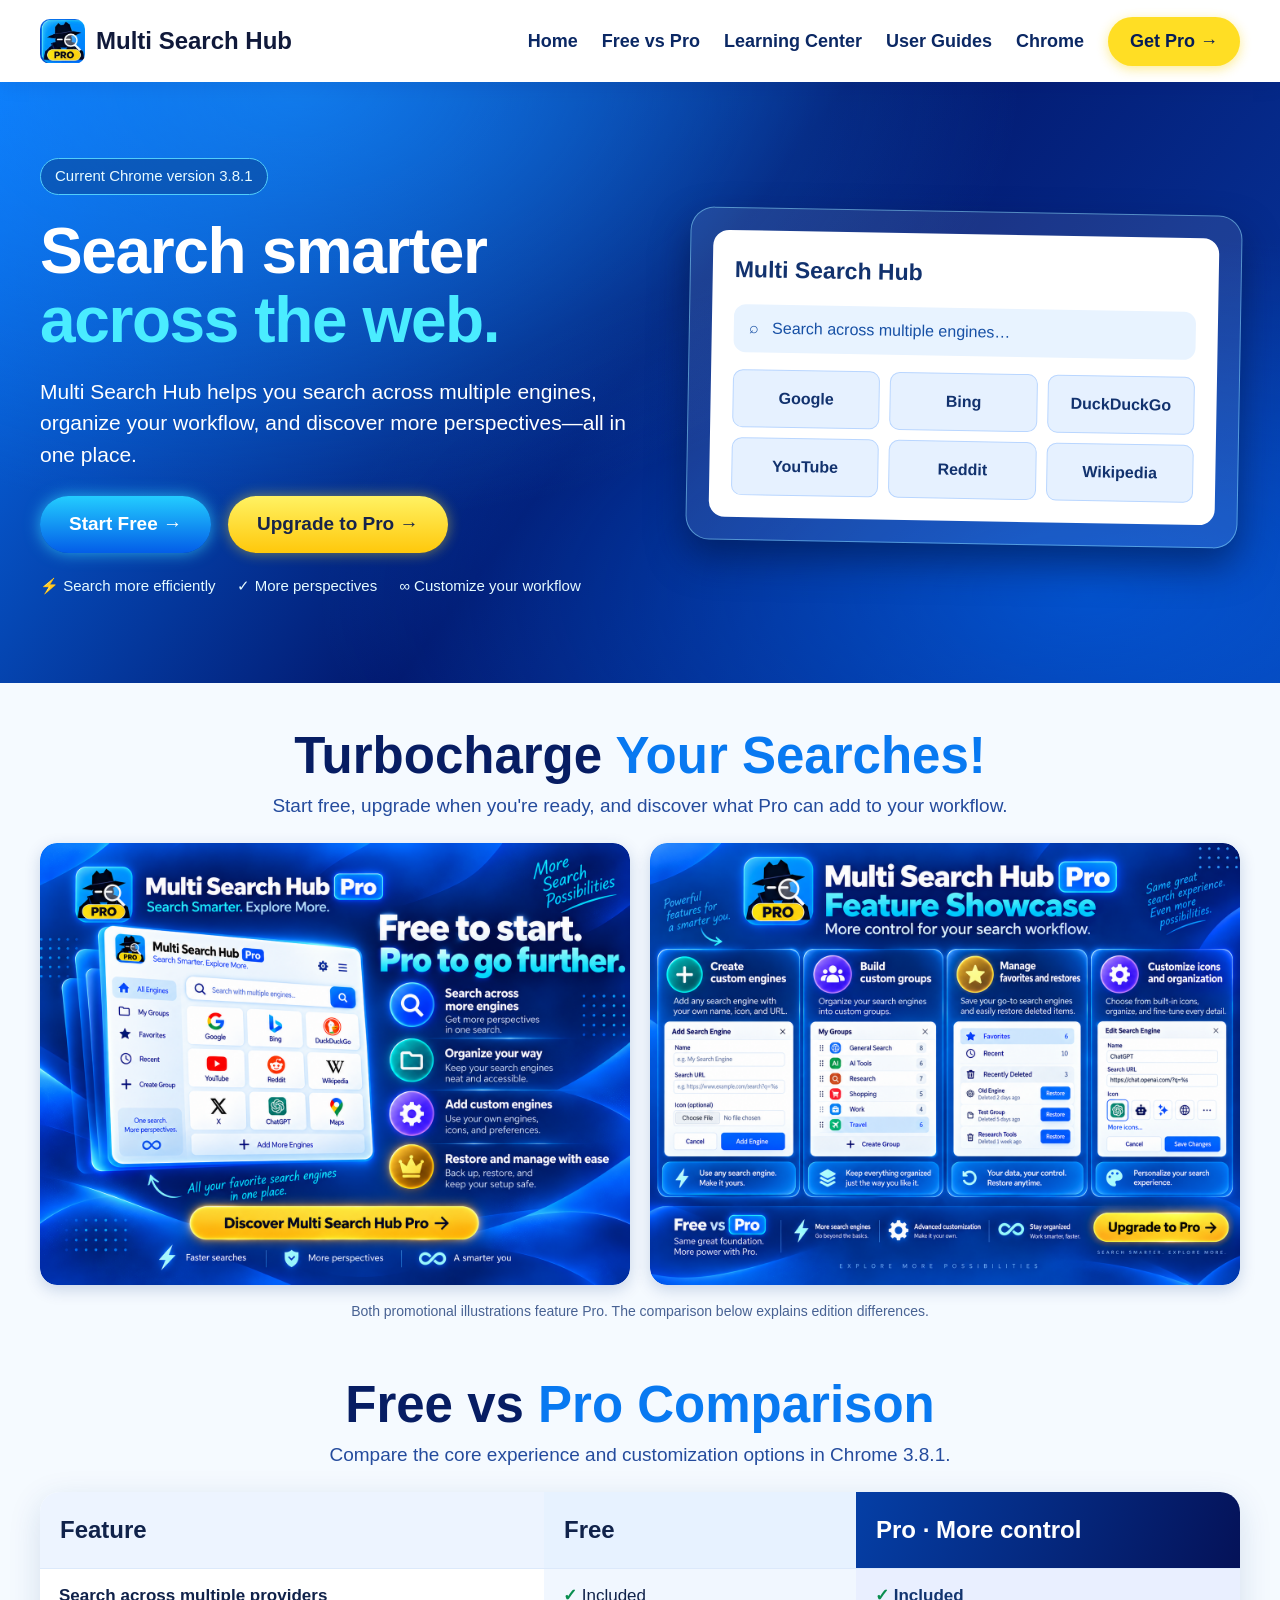
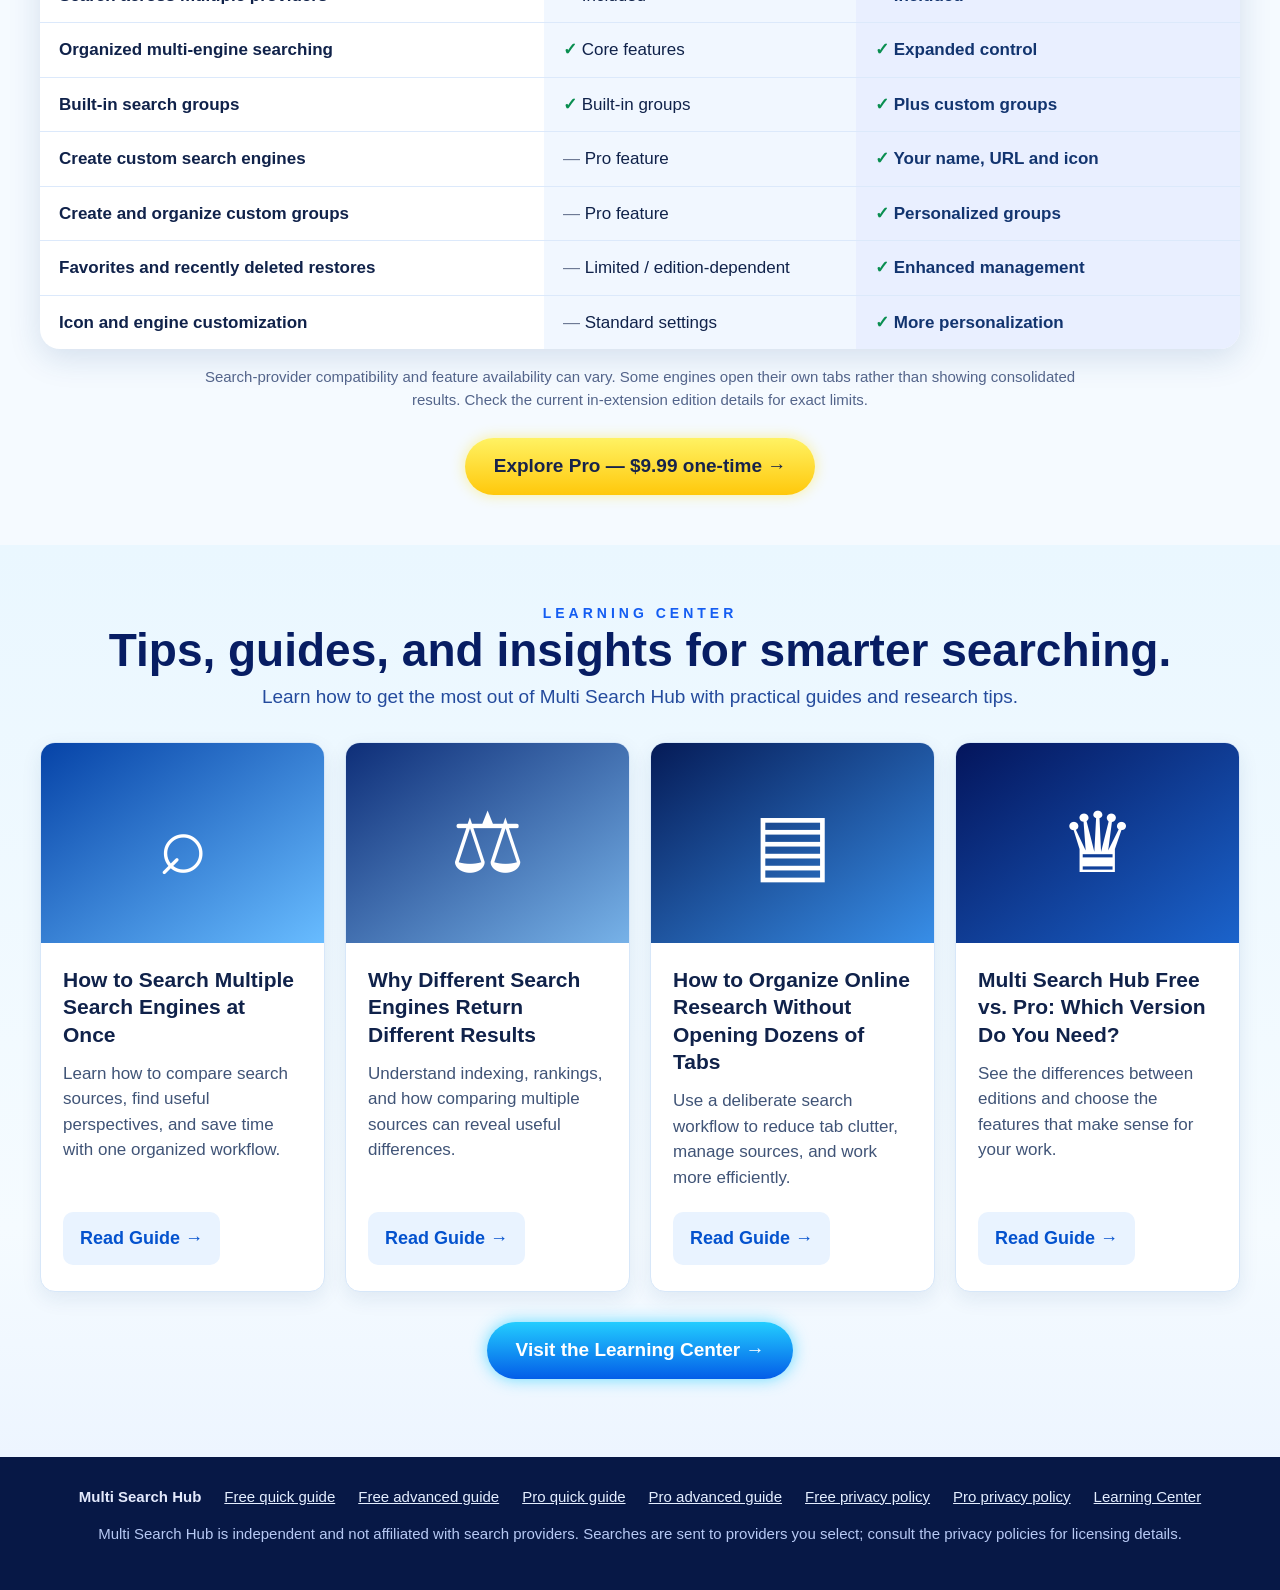
==== index.html @ a597e0f4 "Add files via upload" ====
<!doctype html>
<html lang="en"><head><meta charset="utf-8"><meta name="viewport" content="width=device-width,initial-scale=1">
<meta name="description" content="Multi Search Hub helps you search and compare multiple search providers with organized results. Start free and explore Pro customization.">
<title>Multi Search Hub — Search Smarter. Explore More.</title>
<style>
:root{--navy:#071b59;--blue:#0866eb;--cyan:#24dfff;--ink:#10224a;--muted:#4c628b;--line:#d7e6fa;--gold:#ffde24;--bg:#f5faff}
*{box-sizing:border-box}html{scroll-behavior:smooth}body{margin:0;font-family:"Segoe UI",Arial,sans-serif;color:var(--ink);background:var(--bg);line-height:1.5}a{color:#095ac7}a:focus-visible,button:focus-visible{outline:3px solid #f39c12;outline-offset:3px}.wrap{width:min(1200px,calc(100% - 40px));margin:0 auto}
.site-header{background:#fff;position:relative;z-index:3;box-shadow:0 3px 18px #071a501a}.nav{display:flex;align-items:center;justify-content:space-between;gap:24px;min-height:82px}.brand{text-decoration:none;color:#10193a;font-size:24px;font-weight:800;white-space:nowrap}.brand-mark{color:#007bec}.brand{display:inline-flex;align-items:center;gap:11px}.brand-icon{width:45px;height:45px;object-fit:contain;border-radius:10px;flex:none}.nav-links{display:flex;flex-wrap:wrap;align-items:center;justify-content:flex-end;gap:14px 24px}.nav-links a{font-size:18px;font-weight:650;text-decoration:none;color:#0b2864;white-space:nowrap}.nav-links a:hover{text-decoration:underline}.nav-links .get-pro{color:#061c56;background:var(--gold);padding:11px 22px;border-radius:100px;box-shadow:0 3px 12px #fbd61577}
.hero{background:radial-gradient(ellipse at 23% 0%,#168effaa,transparent 52%),radial-gradient(ellipse at 85% 85%,#006fff88,transparent 50%),linear-gradient(127deg,#0876fa 0%,#02176c 49%,#083aa4 100%);color:#fff;padding:76px 0 86px;overflow:hidden}.hero-layout{display:grid;grid-template-columns:1.05fr .95fr;align-items:center;gap:38px}.version{display:inline-block;border:1px solid #51cefa;border-radius:20px;padding:6px 14px;background:#0a4ca4aa;color:#e6faff;font-size:15px}.hero h1{font-size:clamp(44px,5vw,69px);line-height:1.08;margin:22px 0 14px;letter-spacing:-1.4px}.hero h1 span{color:#4aecff}.hero p{font-size:21px;max-width:620px}.actions{display:flex;gap:17px;flex-wrap:wrap;margin-top:26px}.btn{display:inline-block;border-radius:35px;background:#d7f5ff;color:#08357a;text-decoration:none;padding:14px 29px;font-size:19px;font-weight:750;text-align:center}.btn.primary{background:linear-gradient(180deg,#23cdff,#035de8);color:#fff;box-shadow:0 0 16px #34d2ffbb}.btn.gold{background:linear-gradient(#fff263,#ffc80b);color:#17234a;box-shadow:0 0 14px #ffe52a77}.hero-panel{background:#ffffff18;border:1px solid #93e6ff7c;box-shadow:0 18px 36px #00123f88;border-radius:24px;padding:22px;transform:rotate(1deg)}.hero-panel .mini-window{background:#fff;color:#12326e;border-radius:16px;padding:22px}.mini-window strong{font-size:23px}.search-line{border-radius:12px;padding:12px 15px;background:#e8f3ff;color:#1750a5;margin:17px 0}.engines{display:grid;grid-template-columns:repeat(3,1fr);gap:10px}.engines div{padding:16px 5px;text-align:center;background:#e6f1ff;border:1px solid #b9d6ff;border-radius:10px;font-weight:650}.hero-notes{margin-top:22px;color:#e4faff;display:flex;gap:22px;flex-wrap:wrap;font-size:15px}
section{scroll-margin-top:20px}.section-heading{text-align:center;padding:44px 0 22px}.section-heading h2{font-size:clamp(34px,4.2vw,51px);line-height:1.14;margin:0 0 7px;color:#071d63}.section-heading h2 span{color:#0879f1}.section-heading p{font-size:19px;margin:0;color:#244b9d}.promo-grid{display:grid;grid-template-columns:1fr 1fr;gap:20px;align-items:start}.promo-grid a{display:block;border-radius:17px;overflow:hidden;box-shadow:0 5px 16px #00337c2f;background:transparent;color:#fff;text-decoration:none}.promo-grid img{width:100%;height:auto;display:block;border-radius:17px}@media(max-width:760px){.promo-grid{grid-template-columns:1fr}.promo-grid a{height:auto}}.image-note{font-size:14px;color:#486293;text-align:center;margin:16px 0 0}
.comparison{padding:10px 0 50px}.compare-table{width:100%;border-collapse:separate;border-spacing:0;overflow:hidden;border-radius:20px;box-shadow:0 9px 32px #17488125;background:white;table-layout:fixed}.compare-table th,.compare-table td{text-align:left;padding:14px 19px;border-bottom:1px solid #dce9fb;font-size:17px;vertical-align:middle}.compare-table th{font-size:24px;padding:20px}.compare-table th:first-child{width:42%;background:#edf4ff}.compare-table th:nth-child(2){width:26%;background:#e7f2ff}.compare-table th:nth-child(3){width:32%;background:linear-gradient(110deg,#053fa6,#051258);color:#fff}.compare-table td:first-child{font-weight:650}.compare-table td:nth-child(2){background:#f1f7ff}.compare-table td:nth-child(3){background:#e9efff;color:#12346f;font-weight:650}.compare-table tr:last-child td{border-bottom:0}.check{color:#098e50;font-weight:900}.limited{color:#6a7793}.comparison-foot{text-align:center;font-size:15px;color:#53648a;margin:17px auto;max-width:900px}.comparison-cta{text-align:center;margin:27px 0 0}
.learning{background:linear-gradient(180deg,#eaf7ff 0%,#f5fbff 75%,#edf5ff 100%);padding:34px 0 78px}.learning .section-heading{padding:24px 0 30px}.eyebrow{font-weight:800;text-transform:uppercase;letter-spacing:4px;color:#145df2;font-size:14px}.learning .section-heading h2{font-size:clamp(33px,3.8vw,46px)}.learning-grid{display:grid;grid-template-columns:repeat(4,minmax(0,1fr));gap:20px}.guide-card{display:flex;flex-direction:column;min-height:540px;background:#fff;border:1px solid #d7e7f9;border-radius:15px;overflow:hidden;box-shadow:0 7px 20px #123f7917}.guide-art{height:200px;display:flex;align-items:center;justify-content:center;font-size:84px;background:linear-gradient(145deg,#0643a7,#68bcff);color:#fff}.guide-art.two{background:linear-gradient(145deg,#0e2e78,#77b2e8)}.guide-art.three{background:linear-gradient(145deg,#051b57,#388ee7)}.guide-art.four{background:linear-gradient(145deg,#04155c,#1b63cb)}.guide-info{padding:23px 22px 26px;display:flex;flex-direction:column;flex:1}.guide-card h3{font-size:21px;line-height:1.3;margin:0 0 13px}.guide-card p{font-size:17px;color:#405477;margin:0 0 22px}.guide-card .read{margin-top:auto;align-self:flex-start;background:#e9f3ff;color:#0452ce;text-decoration:none;padding:13px 17px;border-radius:10px;font-weight:750;font-size:18px}.learning-bottom{text-align:center;margin:30px 0 0}
.site-footer{background:#071846;color:#e4eafd;padding:29px 0;font-size:15px}.footer-links{display:flex;flex-wrap:wrap;gap:12px 23px;align-items:center;justify-content:center}.site-footer a{color:#e4eeff}.site-footer p{text-align:center;color:#b7c9f4}
@media(max-width:1050px){.nav{align-items:flex-start;flex-direction:column;padding:16px 0}.nav-links{justify-content:flex-start}.learning-grid{grid-template-columns:repeat(2,minmax(0,1fr))}.guide-card{min-height:490px}}@media(max-width:690px){.wrap{width:min(100% - 28px,1200px)}.nav-links a{font-size:16px}.hero{padding:45px 0}.hero-layout,.promo-grid{grid-template-columns:1fr}.hero h1{font-size:43px}.hero p{font-size:18px}.section-heading{padding:32px 0 18px}.promo-grid img{max-height:none}.compare-table th,.compare-table td{font-size:14px;padding:11px 9px}.compare-table th{font-size:18px}.compare-table th:first-child{width:39%}.compare-table th:nth-child(2){width:27%}.compare-table th:nth-child(3){width:34%}.learning-grid{grid-template-columns:1fr}.guide-card{min-height:460px}.guide-art{height:180px}}
</style></head><body>
<header class="site-header"><div class="wrap nav"><a class="brand" href="/"><img class="brand-icon" src="[data-uri]" alt="Multi Search Hub logo" width="45" height="45"> Multi Search Hub</a><nav class="nav-links" aria-label="Main navigation"><a href="/">Home</a><a href="#compare">Free vs Pro</a><a href="learning-center/">Learning Center</a><a href="#guides">User Guides</a><a href="https://chromewebstore.google.com/detail/multi-search-hub/honbeojnjfjejaelppkendgodkhobhaa" target="_blank" rel="noopener noreferrer">Chrome</a><a class="get-pro" href="https://checkout.dodopayments.com/buy/pdt_0Npjtfoj0u71oz45wHTmn?quantity=1" target="_blank" rel="noopener noreferrer">Get Pro →</a></nav></div></header>
<main>
<section class="hero"><div class="wrap hero-layout"><div><span class="version">Current Chrome version 3.8.1</span><h1>Search smarter<br><span>across the web.</span></h1><p>Multi Search Hub helps you search across multiple engines, organize your workflow, and discover more perspectives—all in one place.</p><div class="actions"><a class="btn primary" href="https://chromewebstore.google.com/detail/multi-search-hub/honbeojnjfjejaelppkendgodkhobhaa" target="_blank" rel="noopener noreferrer">Start Free →</a><a class="btn gold" href="https://checkout.dodopayments.com/buy/pdt_0Npjtfoj0u71oz45wHTmn?quantity=1" target="_blank" rel="noopener noreferrer">Upgrade to Pro →</a></div><div class="hero-notes"><span>⚡ Search more efficiently</span><span>✓ More perspectives</span><span>∞ Customize your workflow</span></div></div><div class="hero-panel" aria-label="Stylized product preview"><div class="mini-window"><strong>Multi Search Hub</strong><div class="search-line">⌕ &nbsp; Search across multiple engines…</div><div class="engines"><div>Google</div><div>Bing</div><div>DuckDuckGo</div><div>YouTube</div><div>Reddit</div><div>Wikipedia</div></div></div></div></div></section>
<section aria-labelledby="turbo-title"><div class="wrap"><div class="section-heading"><h2 id="turbo-title">Turbocharge <span>Your Searches!</span></h2><p>Start free, upgrade when you're ready, and discover what Pro can add to your workflow.</p></div><div class="promo-grid"><a href="https://checkout.dodopayments.com/buy/pdt_0Npjtfoj0u71oz45wHTmn?quantity=1" aria-label="Discover Multi Search Hub Pro"><img src="assets/MSH%20Pro%20Banner%20v7.png" alt="Multi Search Hub Pro promo poster: Free to start, Pro to go further"></a><a href="https://checkout.dodopayments.com/buy/pdt_0Npjtfoj0u71oz45wHTmn?quantity=1" aria-label="Explore Multi Search Hub Pro features"><img src="assets/Multi%20Search%20Hub%20Pro%20Features.png" alt="Multi Search Hub Pro feature showcase: custom engines, groups, favorites and restores"></a></div><p class="image-note">Both promotional illustrations feature Pro. The comparison below explains edition differences.</p></div></section>
<section class="comparison" id="compare"><div class="wrap"><div class="section-heading"><h2>Free vs <span>Pro Comparison</span></h2><p>Compare the core experience and customization options in Chrome 3.8.1.</p></div><table class="compare-table"><thead><tr><th scope="col">Feature</th><th scope="col">Free</th><th scope="col">Pro · More control</th></tr></thead><tbody>
<tr><td>Search across multiple providers</td><td><span class="check">✓</span> Included</td><td><span class="check">✓</span> Included</td></tr>
<tr><td>Organized multi-engine searching</td><td><span class="check">✓</span> Core features</td><td><span class="check">✓</span> Expanded control</td></tr>
<tr><td>Built-in search groups</td><td><span class="check">✓</span> Built-in groups</td><td><span class="check">✓</span> Plus custom groups</td></tr>
<tr><td>Create custom search engines</td><td><span class="limited">—</span> Pro feature</td><td><span class="check">✓</span> Your name, URL and icon</td></tr>
<tr><td>Create and organize custom groups</td><td><span class="limited">—</span> Pro feature</td><td><span class="check">✓</span> Personalized groups</td></tr>
<tr><td>Favorites and recently deleted restores</td><td><span class="limited">—</span> Limited / edition-dependent</td><td><span class="check">✓</span> Enhanced management</td></tr>
<tr><td>Icon and engine customization</td><td><span class="limited">—</span> Standard settings</td><td><span class="check">✓</span> More personalization</td></tr>
</tbody></table><p class="comparison-foot">Search-provider compatibility and feature availability can vary. Some engines open their own tabs rather than showing consolidated results. Check the current in-extension edition details for exact limits.</p><div class="comparison-cta"><a class="btn gold" href="https://checkout.dodopayments.com/buy/pdt_0Npjtfoj0u71oz45wHTmn?quantity=1" target="_blank" rel="noopener noreferrer">Explore Pro — $9.99 one-time →</a></div></div></section>
<section class="learning" id="learning-center"><div class="wrap"><div class="section-heading"><div class="eyebrow">Learning Center</div><h2>Tips, guides, and insights for smarter searching.</h2><p>Learn how to get the most out of Multi Search Hub with practical guides and research tips.</p></div><div class="learning-grid">
<article class="guide-card"><div class="guide-art" aria-hidden="true">⌕</div><div class="guide-info"><h3>How to Search Multiple Search Engines at Once</h3><p>Learn how to compare search sources, find useful perspectives, and save time with one organized workflow.</p><a class="read" href="learning-center/search-multiple-engines.html">Read Guide →</a></div></article>
<article class="guide-card"><div class="guide-art two" aria-hidden="true">⚖</div><div class="guide-info"><h3>Why Different Search Engines Return Different Results</h3><p>Understand indexing, rankings, and how comparing multiple sources can reveal useful differences.</p><a class="read" href="learning-center/why-search-results-differ.html">Read Guide →</a></div></article>
<article class="guide-card"><div class="guide-art three" aria-hidden="true">▤</div><div class="guide-info"><h3>How to Organize Online Research Without Opening Dozens of Tabs</h3><p>Use a deliberate search workflow to reduce tab clutter, manage sources, and work more efficiently.</p><a class="read" href="learning-center/organize-research-tabs.html">Read Guide →</a></div></article>
<article class="guide-card"><div class="guide-art four" aria-hidden="true">♛</div><div class="guide-info"><h3>Multi Search Hub Free vs. Pro: Which Version Do You Need?</h3><p>See the differences between editions and choose the features that make sense for your work.</p><a class="read" href="learning-center/free-vs-pro.html">Read Guide →</a></div></article>
</div><div class="learning-bottom"><a class="btn primary" href="learning-center/">Visit the Learning Center →</a></div></div></section>
</main>
<footer class="site-footer" id="guides"><div class="wrap"><div class="footer-links"><strong>Multi Search Hub</strong><a href="guide-free.html">Free quick guide</a><a href="guide-free-advanced.html">Free advanced guide</a><a href="guide-pro.html">Pro quick guide</a><a href="guide-pro-advanced.html">Pro advanced guide</a><a href="privacy-free.html">Free privacy policy</a><a href="privacy-pro.html">Pro privacy policy</a><a href="learning-center/">Learning Center</a></div><p>Multi Search Hub is independent and not affiliated with search providers. Searches are sent to providers you select; consult the privacy policies for licensing details.</p></div></footer>
</body></html>
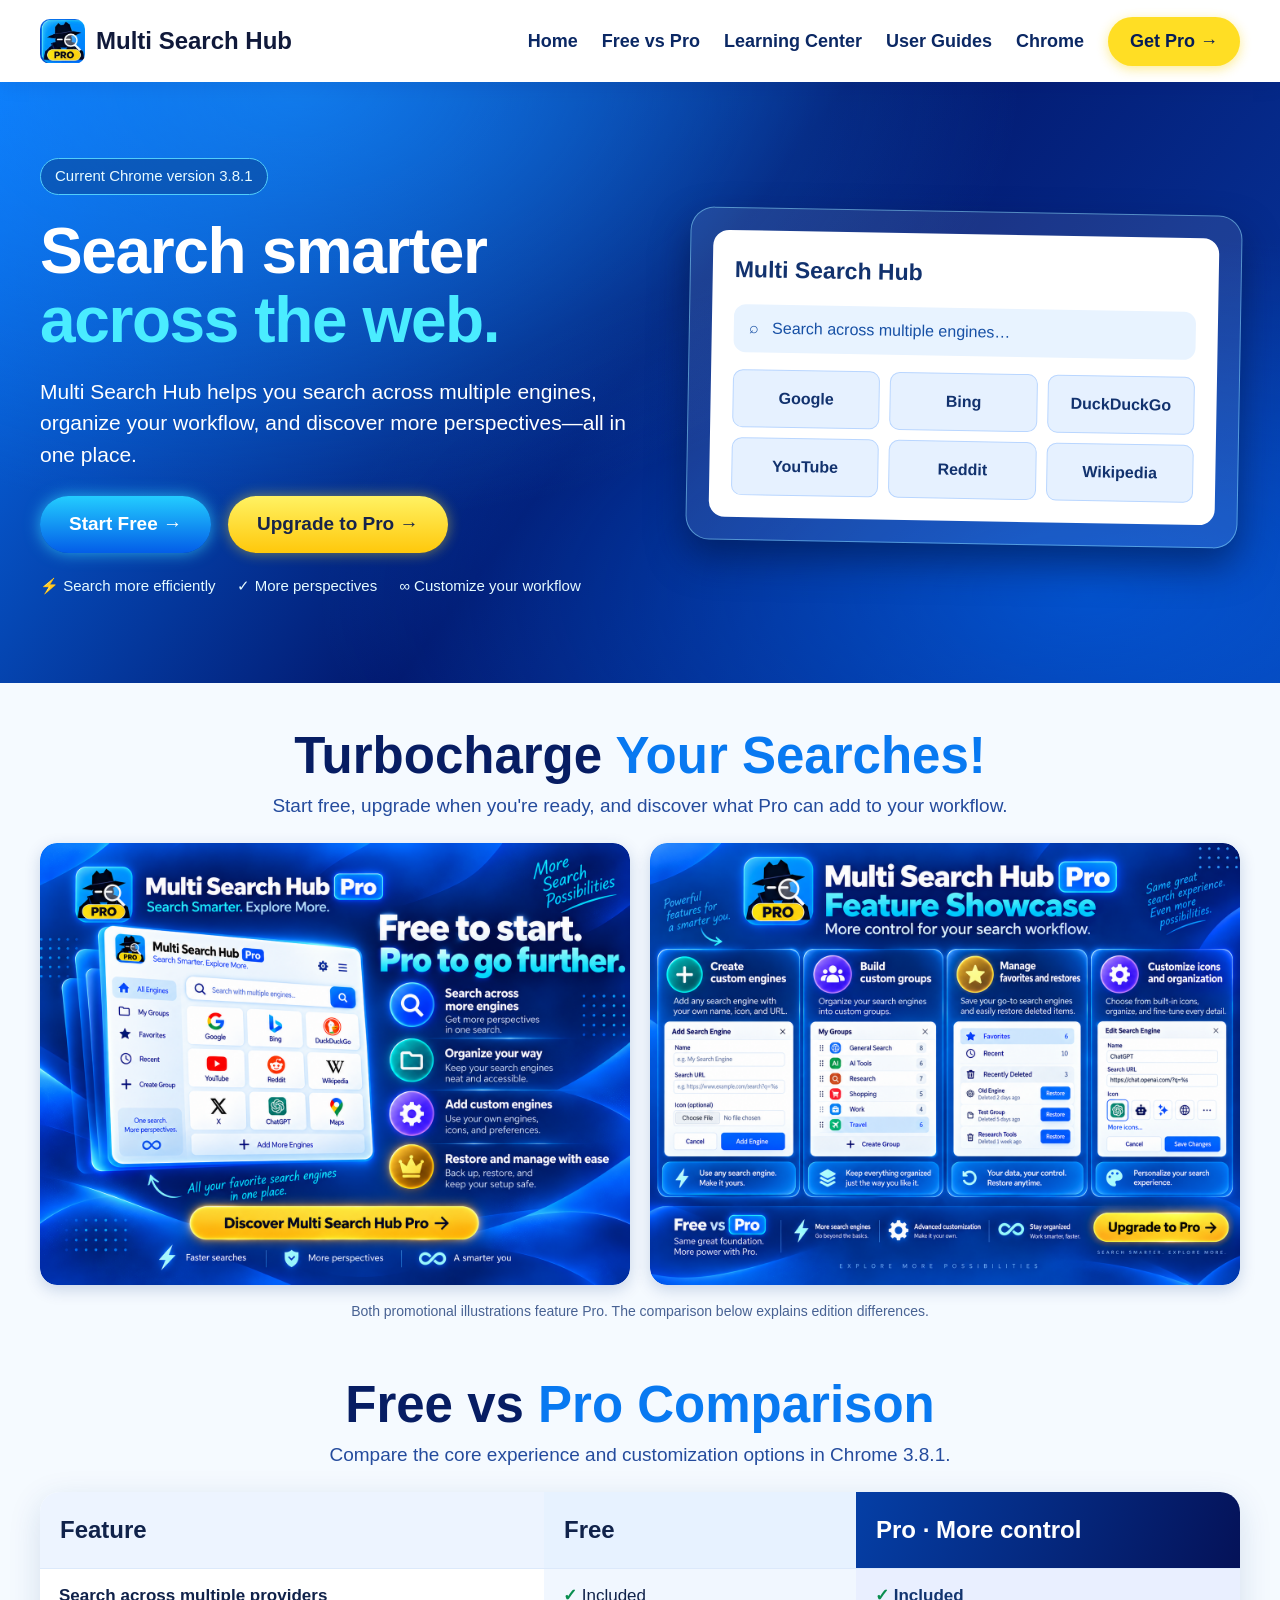
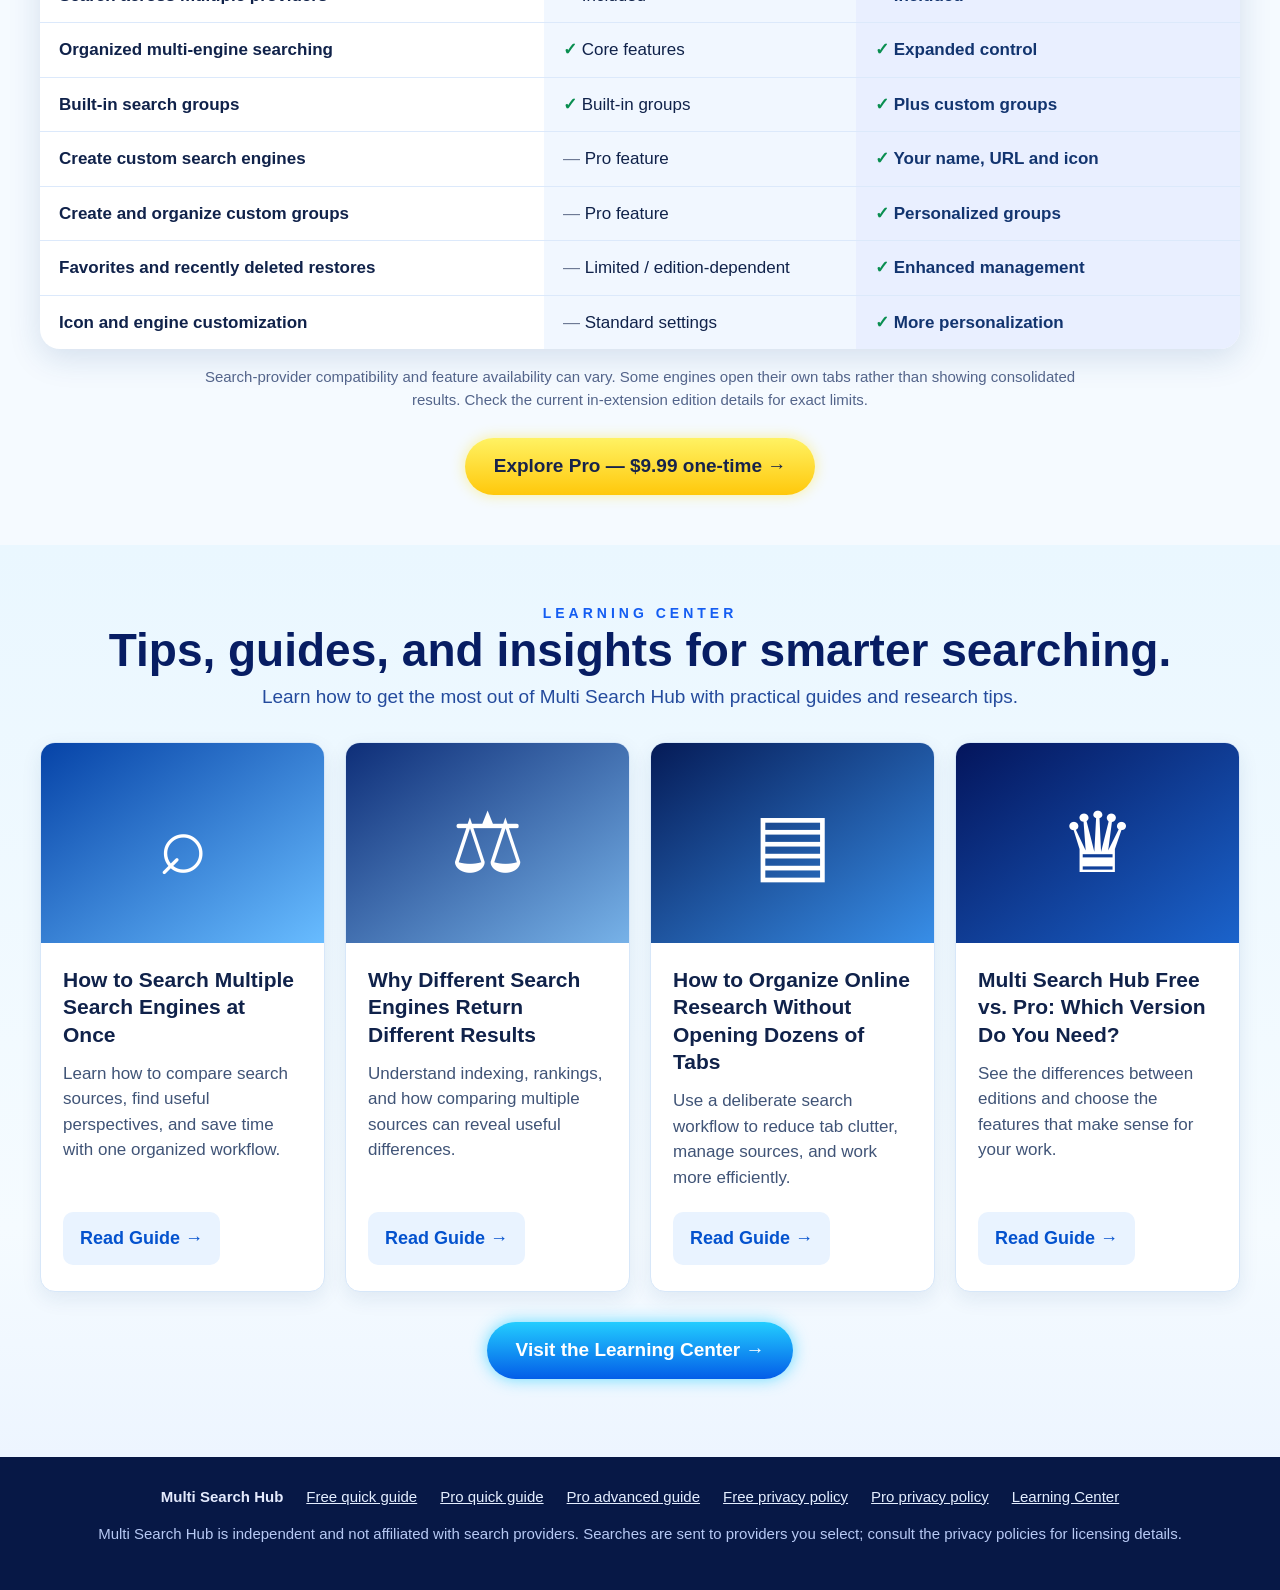
==== commit 33503b4c: "Add files via upload" ====
--- a/index.html
+++ b/index.html
@@ -16,7 +16,7 @@
 <header class="site-header"><div class="wrap nav"><a class="brand" href="/"><img class="brand-icon" src="[data-uri]" alt="Multi Search Hub logo" width="45" height="45"> Multi Search Hub</a><nav class="nav-links" aria-label="Main navigation"><a href="/">Home</a><a href="#compare">Free vs Pro</a><a href="learning-center/">Learning Center</a><a href="#guides">User Guides</a><a href="https://chromewebstore.google.com/detail/multi-search-hub/honbeojnjfjejaelppkendgodkhobhaa" target="_blank" rel="noopener noreferrer">Chrome</a><a class="get-pro" href="https://checkout.dodopayments.com/buy/pdt_0Npjtfoj0u71oz45wHTmn?quantity=1" target="_blank" rel="noopener noreferrer">Get Pro →</a></nav></div></header>
 <main>
 <section class="hero"><div class="wrap hero-layout"><div><span class="version">Current Chrome version 3.8.1</span><h1>Search smarter<br><span>across the web.</span></h1><p>Multi Search Hub helps you search across multiple engines, organize your workflow, and discover more perspectives—all in one place.</p><div class="actions"><a class="btn primary" href="https://chromewebstore.google.com/detail/multi-search-hub/honbeojnjfjejaelppkendgodkhobhaa" target="_blank" rel="noopener noreferrer">Start Free →</a><a class="btn gold" href="https://checkout.dodopayments.com/buy/pdt_0Npjtfoj0u71oz45wHTmn?quantity=1" target="_blank" rel="noopener noreferrer">Upgrade to Pro →</a></div><div class="hero-notes"><span>⚡ Search more efficiently</span><span>✓ More perspectives</span><span>∞ Customize your workflow</span></div></div><div class="hero-panel" aria-label="Stylized product preview"><div class="mini-window"><strong>Multi Search Hub</strong><div class="search-line">⌕ &nbsp; Search across multiple engines…</div><div class="engines"><div>Google</div><div>Bing</div><div>DuckDuckGo</div><div>YouTube</div><div>Reddit</div><div>Wikipedia</div></div></div></div></div></section>
-<section aria-labelledby="turbo-title"><div class="wrap"><div class="section-heading"><h2 id="turbo-title">Turbocharge <span>Your Searches!</span></h2><p>Start free, upgrade when you're ready, and discover what Pro can add to your workflow.</p></div><div class="promo-grid"><a href="https://checkout.dodopayments.com/buy/pdt_0Npjtfoj0u71oz45wHTmn?quantity=1" aria-label="Discover Multi Search Hub Pro"><img src="assets/MSH%20Pro%20Banner%20v7.png" alt="Multi Search Hub Pro promo poster: Free to start, Pro to go further"></a><a href="https://checkout.dodopayments.com/buy/pdt_0Npjtfoj0u71oz45wHTmn?quantity=1" aria-label="Explore Multi Search Hub Pro features"><img src="assets/Multi%20Search%20Hub%20Pro%20Features.png" alt="Multi Search Hub Pro feature showcase: custom engines, groups, favorites and restores"></a></div><p class="image-note">Both promotional illustrations feature Pro. The comparison below explains edition differences.</p></div></section>
+<section aria-labelledby="turbo-title"><div class="wrap"><div class="section-heading"><h2 id="turbo-title">Turbocharge <span>Your Searches!</span></h2><p>Start free, upgrade when you're ready, and discover what Pro can add to your workflow.</p></div><div class="promo-grid"><a href="https://checkout.dodopayments.com/buy/pdt_0Npjtfoj0u71oz45wHTmn?quantity=1" aria-label="Discover Multi Search Hub Pro"><img src="assets/MSH%20Pro%20Artwork%20v8.png?v=8" alt="Multi Search Hub Pro promo poster: Free to start, Pro to go further"></a><a href="https://checkout.dodopayments.com/buy/pdt_0Npjtfoj0u71oz45wHTmn?quantity=1" aria-label="Explore Multi Search Hub Pro features"><img src="assets/Multi%20Search%20Hub%20Pro%20Features.png" alt="Multi Search Hub Pro feature showcase: custom engines, groups, favorites and restores"></a></div><p class="image-note">Both promotional illustrations feature Pro. The comparison below explains edition differences.</p></div></section>
 <section class="comparison" id="compare"><div class="wrap"><div class="section-heading"><h2>Free vs <span>Pro Comparison</span></h2><p>Compare the core experience and customization options in Chrome 3.8.1.</p></div><table class="compare-table"><thead><tr><th scope="col">Feature</th><th scope="col">Free</th><th scope="col">Pro · More control</th></tr></thead><tbody>
 <tr><td>Search across multiple providers</td><td><span class="check">✓</span> Included</td><td><span class="check">✓</span> Included</td></tr>
 <tr><td>Organized multi-engine searching</td><td><span class="check">✓</span> Core features</td><td><span class="check">✓</span> Expanded control</td></tr>
@@ -33,5 +33,5 @@
 <article class="guide-card"><div class="guide-art four" aria-hidden="true">♛</div><div class="guide-info"><h3>Multi Search Hub Free vs. Pro: Which Version Do You Need?</h3><p>See the differences between editions and choose the features that make sense for your work.</p><a class="read" href="learning-center/free-vs-pro.html">Read Guide →</a></div></article>
 </div><div class="learning-bottom"><a class="btn primary" href="learning-center/">Visit the Learning Center →</a></div></div></section>
 </main>
-<footer class="site-footer" id="guides"><div class="wrap"><div class="footer-links"><strong>Multi Search Hub</strong><a href="guide-free.html">Free quick guide</a><a href="guide-free-advanced.html">Free advanced guide</a><a href="guide-pro.html">Pro quick guide</a><a href="guide-pro-advanced.html">Pro advanced guide</a><a href="privacy-free.html">Free privacy policy</a><a href="privacy-pro.html">Pro privacy policy</a><a href="learning-center/">Learning Center</a></div><p>Multi Search Hub is independent and not affiliated with search providers. Searches are sent to providers you select; consult the privacy policies for licensing details.</p></div></footer>
+<footer class="site-footer" id="guides"><div class="wrap"><div class="footer-links"><strong>Multi Search Hub</strong><a href="guide-free.html">Free quick guide</a><a href="guide-pro.html">Pro quick guide</a><a href="guide-pro-advanced.html">Pro advanced guide</a><a href="privacy-free.html">Free privacy policy</a><a href="privacy-pro.html">Pro privacy policy</a><a href="learning-center/">Learning Center</a></div><p>Multi Search Hub is independent and not affiliated with search providers. Searches are sent to providers you select; consult the privacy policies for licensing details.</p></div></footer>
 </body></html>
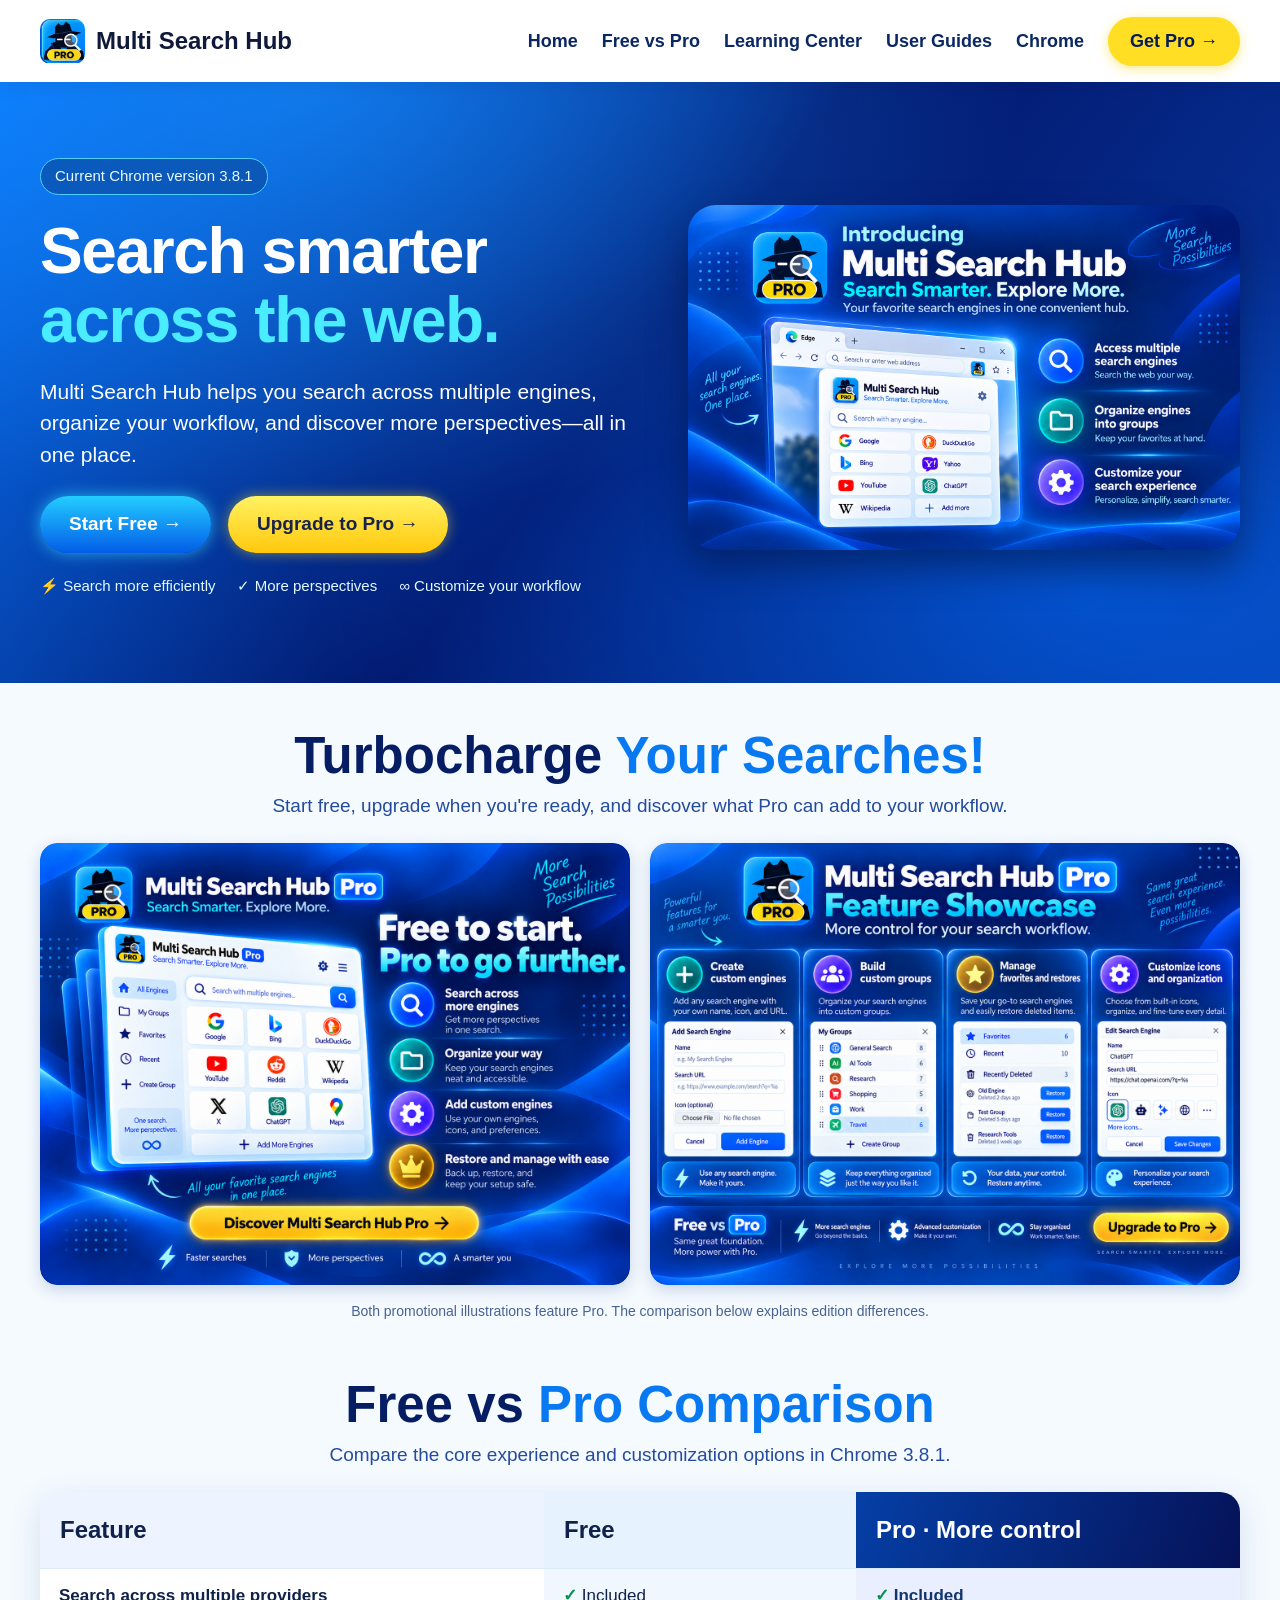
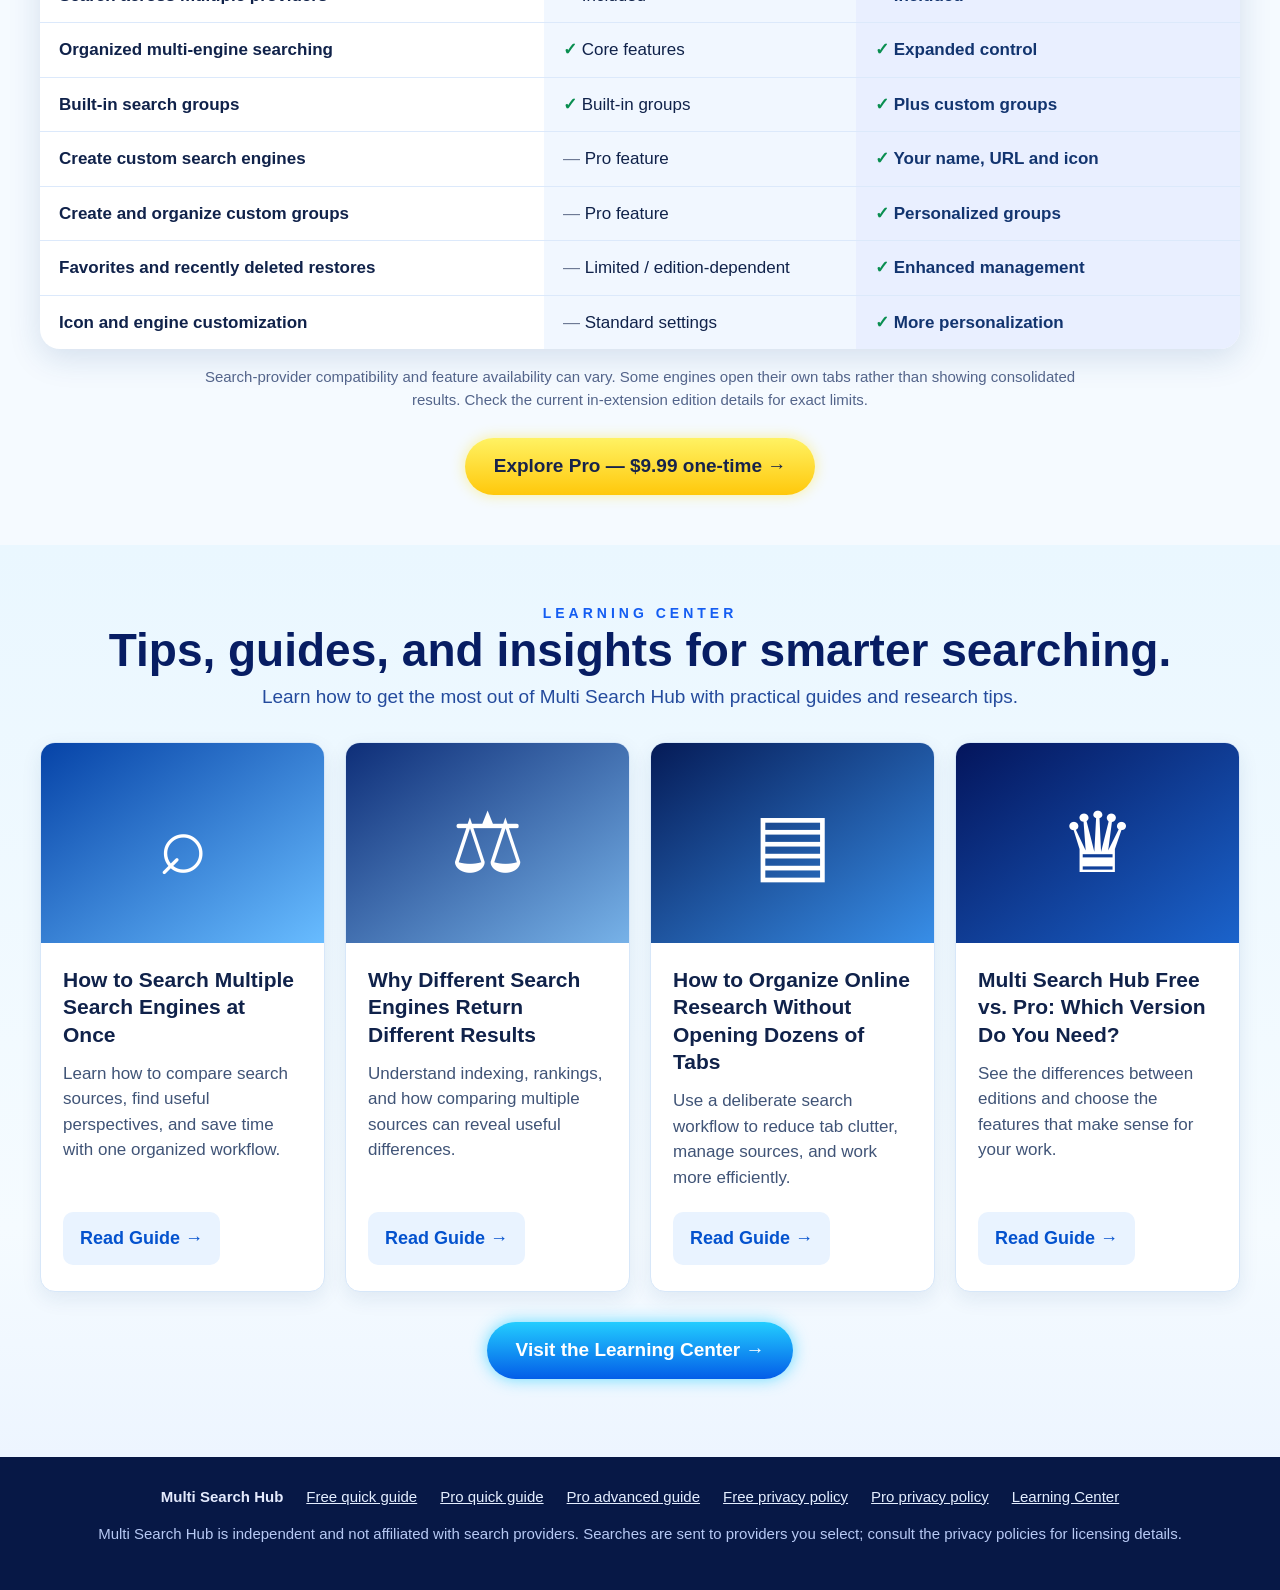
==== commit b5b8480b: "Add files via upload" ====
--- a/index.html
+++ b/index.html
@@ -6,17 +6,17 @@
 :root{--navy:#071b59;--blue:#0866eb;--cyan:#24dfff;--ink:#10224a;--muted:#4c628b;--line:#d7e6fa;--gold:#ffde24;--bg:#f5faff}
 *{box-sizing:border-box}html{scroll-behavior:smooth}body{margin:0;font-family:"Segoe UI",Arial,sans-serif;color:var(--ink);background:var(--bg);line-height:1.5}a{color:#095ac7}a:focus-visible,button:focus-visible{outline:3px solid #f39c12;outline-offset:3px}.wrap{width:min(1200px,calc(100% - 40px));margin:0 auto}
 .site-header{background:#fff;position:relative;z-index:3;box-shadow:0 3px 18px #071a501a}.nav{display:flex;align-items:center;justify-content:space-between;gap:24px;min-height:82px}.brand{text-decoration:none;color:#10193a;font-size:24px;font-weight:800;white-space:nowrap}.brand-mark{color:#007bec}.brand{display:inline-flex;align-items:center;gap:11px}.brand-icon{width:45px;height:45px;object-fit:contain;border-radius:10px;flex:none}.nav-links{display:flex;flex-wrap:wrap;align-items:center;justify-content:flex-end;gap:14px 24px}.nav-links a{font-size:18px;font-weight:650;text-decoration:none;color:#0b2864;white-space:nowrap}.nav-links a:hover{text-decoration:underline}.nav-links .get-pro{color:#061c56;background:var(--gold);padding:11px 22px;border-radius:100px;box-shadow:0 3px 12px #fbd61577}
-.hero{background:radial-gradient(ellipse at 23% 0%,#168effaa,transparent 52%),radial-gradient(ellipse at 85% 85%,#006fff88,transparent 50%),linear-gradient(127deg,#0876fa 0%,#02176c 49%,#083aa4 100%);color:#fff;padding:76px 0 86px;overflow:hidden}.hero-layout{display:grid;grid-template-columns:1.05fr .95fr;align-items:center;gap:38px}.version{display:inline-block;border:1px solid #51cefa;border-radius:20px;padding:6px 14px;background:#0a4ca4aa;color:#e6faff;font-size:15px}.hero h1{font-size:clamp(44px,5vw,69px);line-height:1.08;margin:22px 0 14px;letter-spacing:-1.4px}.hero h1 span{color:#4aecff}.hero p{font-size:21px;max-width:620px}.actions{display:flex;gap:17px;flex-wrap:wrap;margin-top:26px}.btn{display:inline-block;border-radius:35px;background:#d7f5ff;color:#08357a;text-decoration:none;padding:14px 29px;font-size:19px;font-weight:750;text-align:center}.btn.primary{background:linear-gradient(180deg,#23cdff,#035de8);color:#fff;box-shadow:0 0 16px #34d2ffbb}.btn.gold{background:linear-gradient(#fff263,#ffc80b);color:#17234a;box-shadow:0 0 14px #ffe52a77}.hero-panel{background:#ffffff18;border:1px solid #93e6ff7c;box-shadow:0 18px 36px #00123f88;border-radius:24px;padding:22px;transform:rotate(1deg)}.hero-panel .mini-window{background:#fff;color:#12326e;border-radius:16px;padding:22px}.mini-window strong{font-size:23px}.search-line{border-radius:12px;padding:12px 15px;background:#e8f3ff;color:#1750a5;margin:17px 0}.engines{display:grid;grid-template-columns:repeat(3,1fr);gap:10px}.engines div{padding:16px 5px;text-align:center;background:#e6f1ff;border:1px solid #b9d6ff;border-radius:10px;font-weight:650}.hero-notes{margin-top:22px;color:#e4faff;display:flex;gap:22px;flex-wrap:wrap;font-size:15px}
-section{scroll-margin-top:20px}.section-heading{text-align:center;padding:44px 0 22px}.section-heading h2{font-size:clamp(34px,4.2vw,51px);line-height:1.14;margin:0 0 7px;color:#071d63}.section-heading h2 span{color:#0879f1}.section-heading p{font-size:19px;margin:0;color:#244b9d}.promo-grid{display:grid;grid-template-columns:1fr 1fr;gap:20px;align-items:start}.promo-grid a{display:block;border-radius:17px;overflow:hidden;box-shadow:0 5px 16px #00337c2f;background:transparent;color:#fff;text-decoration:none}.promo-grid img{width:100%;height:auto;display:block;border-radius:17px}@media(max-width:760px){.promo-grid{grid-template-columns:1fr}.promo-grid a{height:auto}}.image-note{font-size:14px;color:#486293;text-align:center;margin:16px 0 0}
+.hero{background:radial-gradient(ellipse at 23% 0%,#168effaa,transparent 52%),radial-gradient(ellipse at 85% 85%,#006fff88,transparent 50%),linear-gradient(127deg,#0876fa 0%,#02176c 49%,#083aa4 100%);color:#fff;padding:76px 0 86px;overflow:hidden}.hero-layout{display:grid;grid-template-columns:1.05fr .95fr;align-items:center;gap:38px}.version{display:inline-block;border:1px solid #51cefa;border-radius:20px;padding:6px 14px;background:#0a4ca4aa;color:#e6faff;font-size:15px}.hero h1{font-size:clamp(44px,5vw,69px);line-height:1.08;margin:22px 0 14px;letter-spacing:-1.4px}.hero h1 span{color:#4aecff}.hero p{font-size:21px;max-width:620px}.actions{display:flex;gap:17px;flex-wrap:wrap;margin-top:26px}.btn{display:inline-block;border-radius:35px;background:#d7f5ff;color:#08357a;text-decoration:none;padding:14px 29px;font-size:19px;font-weight:750;text-align:center}.btn.primary{background:linear-gradient(180deg,#23cdff,#035de8);color:#fff;box-shadow:0 0 16px #34d2ffbb}.btn.gold{background:linear-gradient(#fff263,#ffc80b);color:#17234a;box-shadow:0 0 14px #ffe52a77}.hero-panel{padding:0;background:transparent;border:0;box-shadow:none;transform:none;justify-self:end;max-width:610px}.hero-graphic{display:block;width:100%;height:auto;border-radius:28px;box-shadow:0 18px 36px #00123f88}.hero-notes{margin-top:22px;color:#e4faff;display:flex;gap:22px;flex-wrap:wrap;font-size:15px}
+section{scroll-margin-top:20px}.section-heading{text-align:center;padding:44px 0 22px}.section-heading h2{font-size:clamp(34px,4.2vw,51px);line-height:1.14;margin:0 0 7px;color:#071d63}.section-heading h2 span{color:#0879f1}.section-heading p{font-size:19px;margin:0;color:#244b9d}.promo-grid{display:grid;grid-template-columns:1fr 1fr;gap:20px;align-items:start}.promo-grid a{display:block;border-radius:17px;overflow:hidden;box-shadow:0 5px 16px #00337c2f;background:transparent;color:#fff;text-decoration:none}.promo-grid img{display:block;width:100%;height:auto;aspect-ratio:4 / 3;object-fit:fill;border-radius:17px}@media(max-width:760px){.promo-grid{grid-template-columns:1fr}.promo-grid a{height:auto}}.image-note{font-size:14px;color:#486293;text-align:center;margin:16px 0 0}
 .comparison{padding:10px 0 50px}.compare-table{width:100%;border-collapse:separate;border-spacing:0;overflow:hidden;border-radius:20px;box-shadow:0 9px 32px #17488125;background:white;table-layout:fixed}.compare-table th,.compare-table td{text-align:left;padding:14px 19px;border-bottom:1px solid #dce9fb;font-size:17px;vertical-align:middle}.compare-table th{font-size:24px;padding:20px}.compare-table th:first-child{width:42%;background:#edf4ff}.compare-table th:nth-child(2){width:26%;background:#e7f2ff}.compare-table th:nth-child(3){width:32%;background:linear-gradient(110deg,#053fa6,#051258);color:#fff}.compare-table td:first-child{font-weight:650}.compare-table td:nth-child(2){background:#f1f7ff}.compare-table td:nth-child(3){background:#e9efff;color:#12346f;font-weight:650}.compare-table tr:last-child td{border-bottom:0}.check{color:#098e50;font-weight:900}.limited{color:#6a7793}.comparison-foot{text-align:center;font-size:15px;color:#53648a;margin:17px auto;max-width:900px}.comparison-cta{text-align:center;margin:27px 0 0}
 .learning{background:linear-gradient(180deg,#eaf7ff 0%,#f5fbff 75%,#edf5ff 100%);padding:34px 0 78px}.learning .section-heading{padding:24px 0 30px}.eyebrow{font-weight:800;text-transform:uppercase;letter-spacing:4px;color:#145df2;font-size:14px}.learning .section-heading h2{font-size:clamp(33px,3.8vw,46px)}.learning-grid{display:grid;grid-template-columns:repeat(4,minmax(0,1fr));gap:20px}.guide-card{display:flex;flex-direction:column;min-height:540px;background:#fff;border:1px solid #d7e7f9;border-radius:15px;overflow:hidden;box-shadow:0 7px 20px #123f7917}.guide-art{height:200px;display:flex;align-items:center;justify-content:center;font-size:84px;background:linear-gradient(145deg,#0643a7,#68bcff);color:#fff}.guide-art.two{background:linear-gradient(145deg,#0e2e78,#77b2e8)}.guide-art.three{background:linear-gradient(145deg,#051b57,#388ee7)}.guide-art.four{background:linear-gradient(145deg,#04155c,#1b63cb)}.guide-info{padding:23px 22px 26px;display:flex;flex-direction:column;flex:1}.guide-card h3{font-size:21px;line-height:1.3;margin:0 0 13px}.guide-card p{font-size:17px;color:#405477;margin:0 0 22px}.guide-card .read{margin-top:auto;align-self:flex-start;background:#e9f3ff;color:#0452ce;text-decoration:none;padding:13px 17px;border-radius:10px;font-weight:750;font-size:18px}.learning-bottom{text-align:center;margin:30px 0 0}
 .site-footer{background:#071846;color:#e4eafd;padding:29px 0;font-size:15px}.footer-links{display:flex;flex-wrap:wrap;gap:12px 23px;align-items:center;justify-content:center}.site-footer a{color:#e4eeff}.site-footer p{text-align:center;color:#b7c9f4}
-@media(max-width:1050px){.nav{align-items:flex-start;flex-direction:column;padding:16px 0}.nav-links{justify-content:flex-start}.learning-grid{grid-template-columns:repeat(2,minmax(0,1fr))}.guide-card{min-height:490px}}@media(max-width:690px){.wrap{width:min(100% - 28px,1200px)}.nav-links a{font-size:16px}.hero{padding:45px 0}.hero-layout,.promo-grid{grid-template-columns:1fr}.hero h1{font-size:43px}.hero p{font-size:18px}.section-heading{padding:32px 0 18px}.promo-grid img{max-height:none}.compare-table th,.compare-table td{font-size:14px;padding:11px 9px}.compare-table th{font-size:18px}.compare-table th:first-child{width:39%}.compare-table th:nth-child(2){width:27%}.compare-table th:nth-child(3){width:34%}.learning-grid{grid-template-columns:1fr}.guide-card{min-height:460px}.guide-art{height:180px}}
+@media(max-width:1050px){.nav{align-items:flex-start;flex-direction:column;padding:16px 0}.nav-links{justify-content:flex-start}.learning-grid{grid-template-columns:repeat(2,minmax(0,1fr))}.guide-card{min-height:490px}}@media(max-width:690px){.wrap{width:min(100% - 28px,1200px)}.nav-links a{font-size:16px}.hero{padding:45px 0}.hero-layout,.promo-grid{grid-template-columns:1fr}.hero h1{font-size:43px}.hero p{font-size:18px}.hero-panel{margin-top:12px;max-width:none}.section-heading{padding:32px 0 18px}.promo-grid img{max-height:none}.compare-table th,.compare-table td{font-size:14px;padding:11px 9px}.compare-table th{font-size:18px}.compare-table th:first-child{width:39%}.compare-table th:nth-child(2){width:27%}.compare-table th:nth-child(3){width:34%}.learning-grid{grid-template-columns:1fr}.guide-card{min-height:460px}.guide-art{height:180px}}
 </style></head><body>
 <header class="site-header"><div class="wrap nav"><a class="brand" href="/"><img class="brand-icon" src="[data-uri]" alt="Multi Search Hub logo" width="45" height="45"> Multi Search Hub</a><nav class="nav-links" aria-label="Main navigation"><a href="/">Home</a><a href="#compare">Free vs Pro</a><a href="learning-center/">Learning Center</a><a href="#guides">User Guides</a><a href="https://chromewebstore.google.com/detail/multi-search-hub/honbeojnjfjejaelppkendgodkhobhaa" target="_blank" rel="noopener noreferrer">Chrome</a><a class="get-pro" href="https://checkout.dodopayments.com/buy/pdt_0Npjtfoj0u71oz45wHTmn?quantity=1" target="_blank" rel="noopener noreferrer">Get Pro →</a></nav></div></header>
 <main>
-<section class="hero"><div class="wrap hero-layout"><div><span class="version">Current Chrome version 3.8.1</span><h1>Search smarter<br><span>across the web.</span></h1><p>Multi Search Hub helps you search across multiple engines, organize your workflow, and discover more perspectives—all in one place.</p><div class="actions"><a class="btn primary" href="https://chromewebstore.google.com/detail/multi-search-hub/honbeojnjfjejaelppkendgodkhobhaa" target="_blank" rel="noopener noreferrer">Start Free →</a><a class="btn gold" href="https://checkout.dodopayments.com/buy/pdt_0Npjtfoj0u71oz45wHTmn?quantity=1" target="_blank" rel="noopener noreferrer">Upgrade to Pro →</a></div><div class="hero-notes"><span>⚡ Search more efficiently</span><span>✓ More perspectives</span><span>∞ Customize your workflow</span></div></div><div class="hero-panel" aria-label="Stylized product preview"><div class="mini-window"><strong>Multi Search Hub</strong><div class="search-line">⌕ &nbsp; Search across multiple engines…</div><div class="engines"><div>Google</div><div>Bing</div><div>DuckDuckGo</div><div>YouTube</div><div>Reddit</div><div>Wikipedia</div></div></div></div></div></section>
-<section aria-labelledby="turbo-title"><div class="wrap"><div class="section-heading"><h2 id="turbo-title">Turbocharge <span>Your Searches!</span></h2><p>Start free, upgrade when you're ready, and discover what Pro can add to your workflow.</p></div><div class="promo-grid"><a href="https://checkout.dodopayments.com/buy/pdt_0Npjtfoj0u71oz45wHTmn?quantity=1" aria-label="Discover Multi Search Hub Pro"><img src="assets/MSH%20Pro%20Artwork%20v8.png?v=8" alt="Multi Search Hub Pro promo poster: Free to start, Pro to go further"></a><a href="https://checkout.dodopayments.com/buy/pdt_0Npjtfoj0u71oz45wHTmn?quantity=1" aria-label="Explore Multi Search Hub Pro features"><img src="assets/Multi%20Search%20Hub%20Pro%20Features.png" alt="Multi Search Hub Pro feature showcase: custom engines, groups, favorites and restores"></a></div><p class="image-note">Both promotional illustrations feature Pro. The comparison below explains edition differences.</p></div></section>
+<section class="hero"><div class="wrap hero-layout"><div><span class="version">Current Chrome version 3.8.1</span><h1>Search smarter<br><span>across the web.</span></h1><p>Multi Search Hub helps you search across multiple engines, organize your workflow, and discover more perspectives—all in one place.</p><div class="actions"><a class="btn primary" href="https://chromewebstore.google.com/detail/multi-search-hub/honbeojnjfjejaelppkendgodkhobhaa" target="_blank" rel="noopener noreferrer">Start Free →</a><a class="btn gold" href="https://checkout.dodopayments.com/buy/pdt_0Npjtfoj0u71oz45wHTmn?quantity=1" target="_blank" rel="noopener noreferrer">Upgrade to Pro →</a></div><div class="hero-notes"><span>⚡ Search more efficiently</span><span>✓ More perspectives</span><span>∞ Customize your workflow</span></div></div><div class="hero-panel"><img class="hero-graphic" src="assets/MSH%20Hero%20v12.png" alt="Multi Search Hub Pro promotional interface graphic showing a browser window, the extension dashboard, and key benefits"></div></div></section>
+<section aria-labelledby="turbo-title"><div class="wrap"><div class="section-heading"><h2 id="turbo-title">Turbocharge <span>Your Searches!</span></h2><p>Start free, upgrade when you're ready, and discover what Pro can add to your workflow.</p></div><div class="promo-grid"><a href="https://checkout.dodopayments.com/buy/pdt_0Npjtfoj0u71oz45wHTmn?quantity=1" aria-label="Discover Multi Search Hub Pro"><img src="assets/MSH%20Promo%20v12.png" alt="Multi Search Hub Pro promo poster: Free to start, Pro to go further"></a><a href="https://checkout.dodopayments.com/buy/pdt_0Npjtfoj0u71oz45wHTmn?quantity=1" aria-label="Explore Multi Search Hub Pro features"><img src="assets/MSH%20Features%20v12.png" alt="Multi Search Hub Pro feature showcase: custom engines, groups, favorites and restores"></a></div><p class="image-note">Both promotional illustrations feature Pro. The comparison below explains edition differences.</p></div></section>
 <section class="comparison" id="compare"><div class="wrap"><div class="section-heading"><h2>Free vs <span>Pro Comparison</span></h2><p>Compare the core experience and customization options in Chrome 3.8.1.</p></div><table class="compare-table"><thead><tr><th scope="col">Feature</th><th scope="col">Free</th><th scope="col">Pro · More control</th></tr></thead><tbody>
 <tr><td>Search across multiple providers</td><td><span class="check">✓</span> Included</td><td><span class="check">✓</span> Included</td></tr>
 <tr><td>Organized multi-engine searching</td><td><span class="check">✓</span> Core features</td><td><span class="check">✓</span> Expanded control</td></tr>
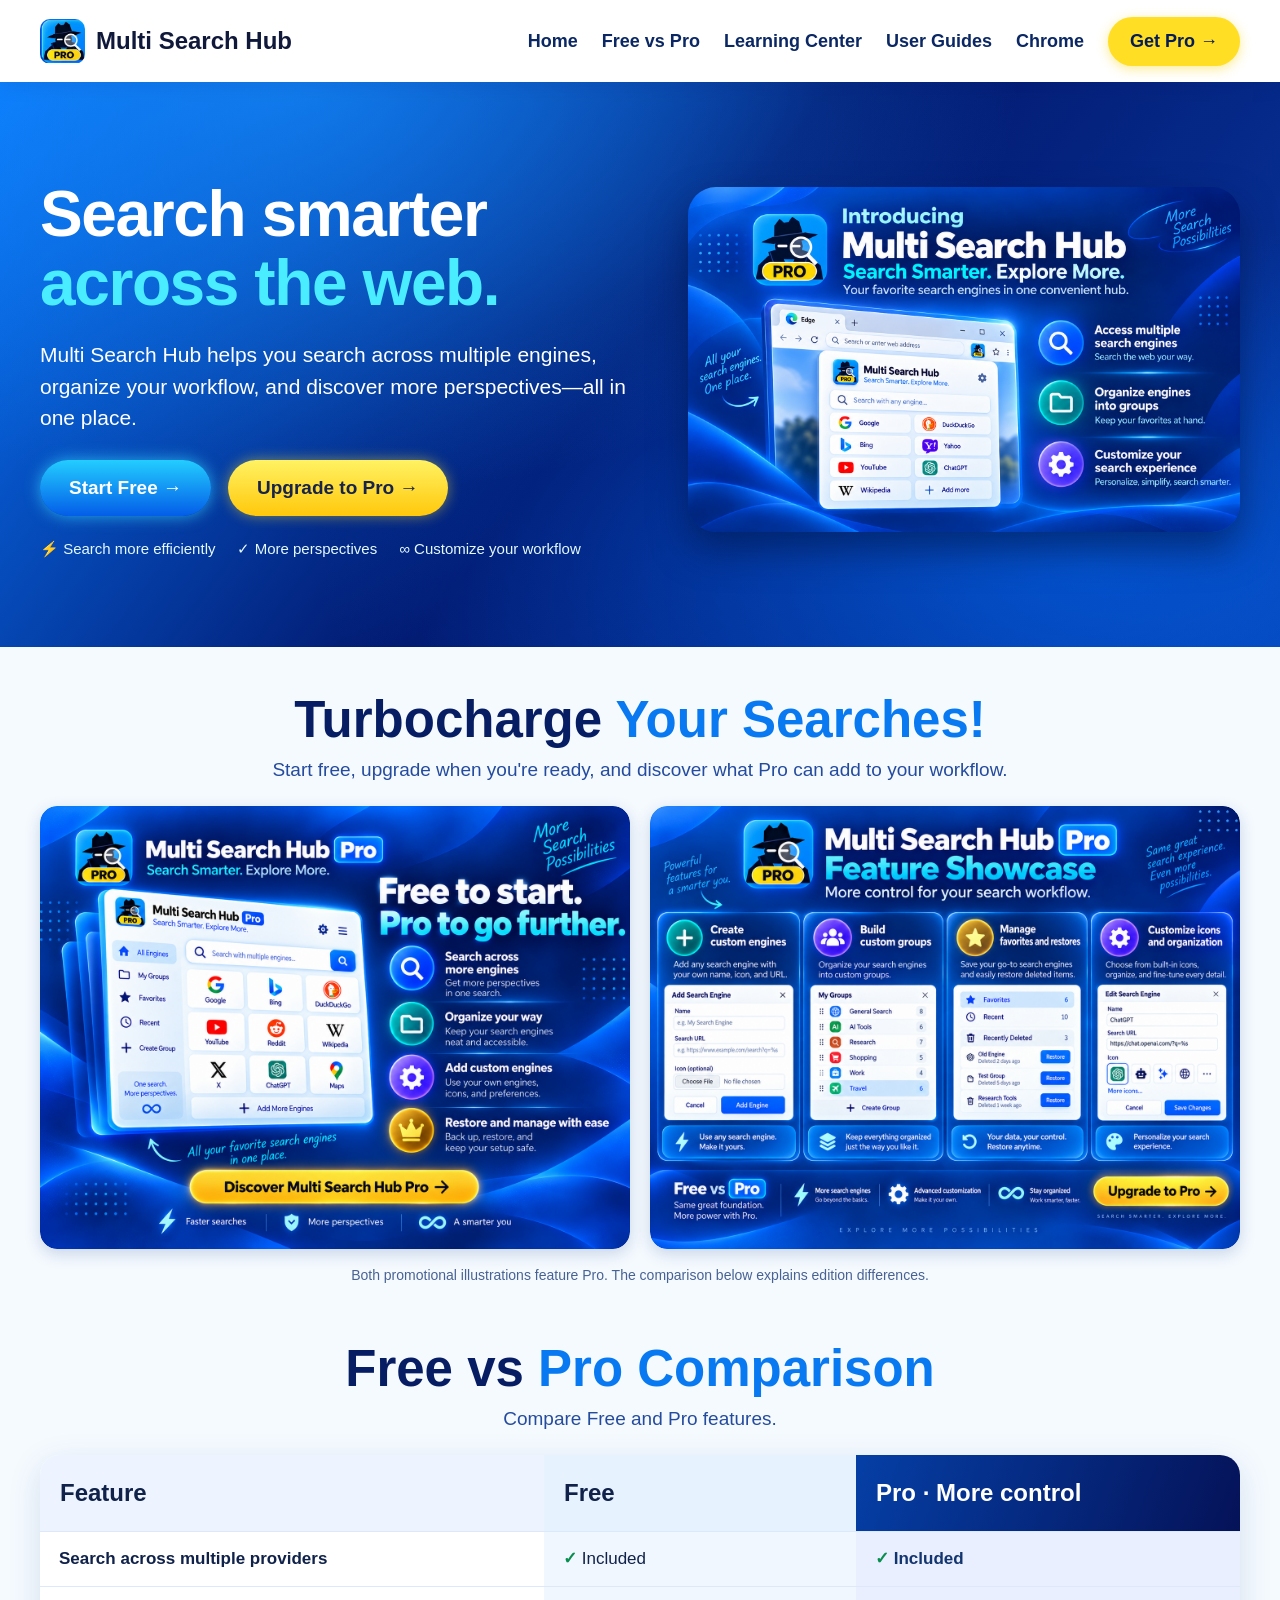
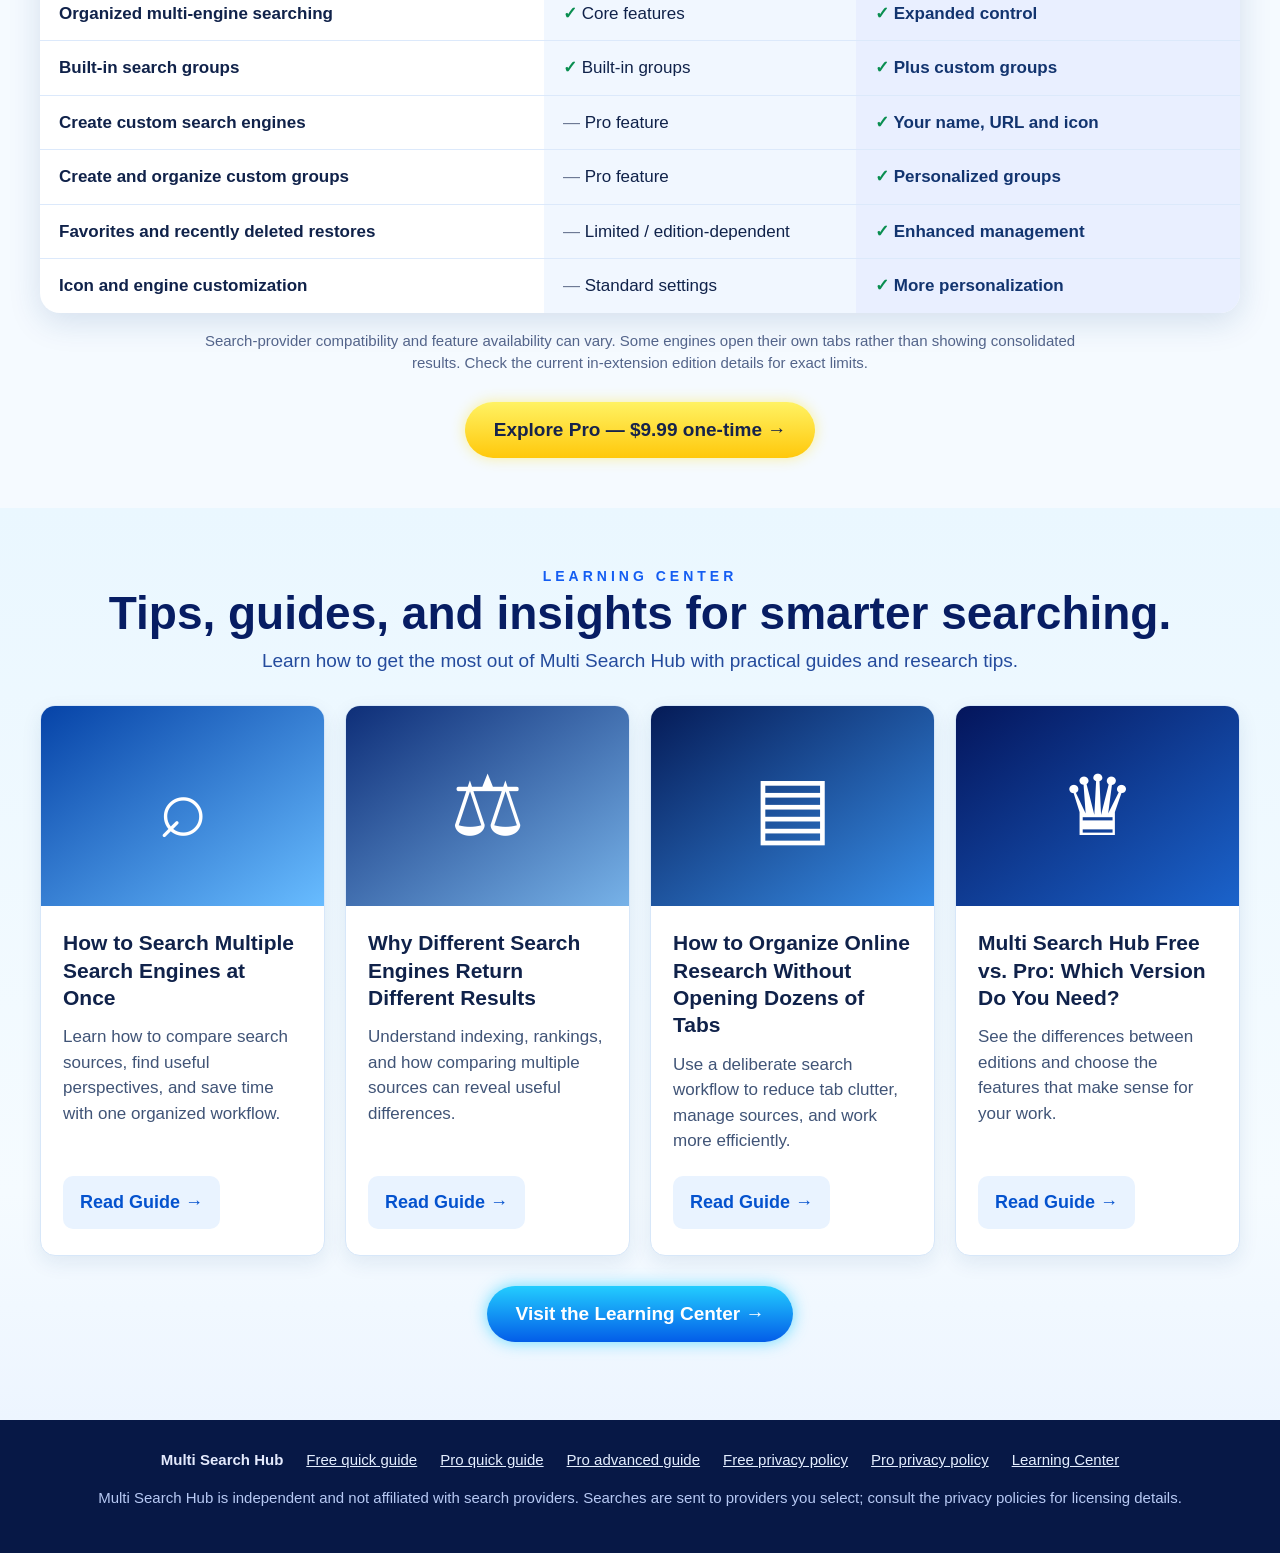
==== commit 89a3a6ad: "Add files via upload" ====
--- a/index.html
+++ b/index.html
@@ -15,9 +15,9 @@
 </style></head><body>
 <header class="site-header"><div class="wrap nav"><a class="brand" href="/"><img class="brand-icon" src="[data-uri]" alt="Multi Search Hub logo" width="45" height="45"> Multi Search Hub</a><nav class="nav-links" aria-label="Main navigation"><a href="/">Home</a><a href="#compare">Free vs Pro</a><a href="learning-center/">Learning Center</a><a href="#guides">User Guides</a><a href="https://chromewebstore.google.com/detail/multi-search-hub/honbeojnjfjejaelppkendgodkhobhaa" target="_blank" rel="noopener noreferrer">Chrome</a><a class="get-pro" href="https://checkout.dodopayments.com/buy/pdt_0Npjtfoj0u71oz45wHTmn?quantity=1" target="_blank" rel="noopener noreferrer">Get Pro →</a></nav></div></header>
 <main>
-<section class="hero"><div class="wrap hero-layout"><div><span class="version">Current Chrome version 3.8.1</span><h1>Search smarter<br><span>across the web.</span></h1><p>Multi Search Hub helps you search across multiple engines, organize your workflow, and discover more perspectives—all in one place.</p><div class="actions"><a class="btn primary" href="https://chromewebstore.google.com/detail/multi-search-hub/honbeojnjfjejaelppkendgodkhobhaa" target="_blank" rel="noopener noreferrer">Start Free →</a><a class="btn gold" href="https://checkout.dodopayments.com/buy/pdt_0Npjtfoj0u71oz45wHTmn?quantity=1" target="_blank" rel="noopener noreferrer">Upgrade to Pro →</a></div><div class="hero-notes"><span>⚡ Search more efficiently</span><span>✓ More perspectives</span><span>∞ Customize your workflow</span></div></div><div class="hero-panel"><img class="hero-graphic" src="assets/MSH%20Hero%20v12.png" alt="Multi Search Hub Pro promotional interface graphic showing a browser window, the extension dashboard, and key benefits"></div></div></section>
+<section class="hero"><div class="wrap hero-layout"><div><h1>Search smarter<br><span>across the web.</span></h1><p>Multi Search Hub helps you search across multiple engines, organize your workflow, and discover more perspectives—all in one place.</p><div class="actions"><a class="btn primary" href="https://chromewebstore.google.com/detail/multi-search-hub/honbeojnjfjejaelppkendgodkhobhaa" target="_blank" rel="noopener noreferrer">Start Free →</a><a class="btn gold" href="https://checkout.dodopayments.com/buy/pdt_0Npjtfoj0u71oz45wHTmn?quantity=1" target="_blank" rel="noopener noreferrer">Upgrade to Pro →</a></div><div class="hero-notes"><span>⚡ Search more efficiently</span><span>✓ More perspectives</span><span>∞ Customize your workflow</span></div></div><div class="hero-panel"><img class="hero-graphic" src="assets/MSH%20Hero%20v12.png" alt="Multi Search Hub Pro promotional interface graphic showing a browser window, the extension dashboard, and key benefits"></div></div></section>
 <section aria-labelledby="turbo-title"><div class="wrap"><div class="section-heading"><h2 id="turbo-title">Turbocharge <span>Your Searches!</span></h2><p>Start free, upgrade when you're ready, and discover what Pro can add to your workflow.</p></div><div class="promo-grid"><a href="https://checkout.dodopayments.com/buy/pdt_0Npjtfoj0u71oz45wHTmn?quantity=1" aria-label="Discover Multi Search Hub Pro"><img src="assets/MSH%20Promo%20v12.png" alt="Multi Search Hub Pro promo poster: Free to start, Pro to go further"></a><a href="https://checkout.dodopayments.com/buy/pdt_0Npjtfoj0u71oz45wHTmn?quantity=1" aria-label="Explore Multi Search Hub Pro features"><img src="assets/MSH%20Features%20v12.png" alt="Multi Search Hub Pro feature showcase: custom engines, groups, favorites and restores"></a></div><p class="image-note">Both promotional illustrations feature Pro. The comparison below explains edition differences.</p></div></section>
-<section class="comparison" id="compare"><div class="wrap"><div class="section-heading"><h2>Free vs <span>Pro Comparison</span></h2><p>Compare the core experience and customization options in Chrome 3.8.1.</p></div><table class="compare-table"><thead><tr><th scope="col">Feature</th><th scope="col">Free</th><th scope="col">Pro · More control</th></tr></thead><tbody>
+<section class="comparison" id="compare"><div class="wrap"><div class="section-heading"><h2>Free vs <span>Pro Comparison</span></h2><p>Compare Free and Pro features.</p></div><table class="compare-table"><thead><tr><th scope="col">Feature</th><th scope="col">Free</th><th scope="col">Pro · More control</th></tr></thead><tbody>
 <tr><td>Search across multiple providers</td><td><span class="check">✓</span> Included</td><td><span class="check">✓</span> Included</td></tr>
 <tr><td>Organized multi-engine searching</td><td><span class="check">✓</span> Core features</td><td><span class="check">✓</span> Expanded control</td></tr>
 <tr><td>Built-in search groups</td><td><span class="check">✓</span> Built-in groups</td><td><span class="check">✓</span> Plus custom groups</td></tr>
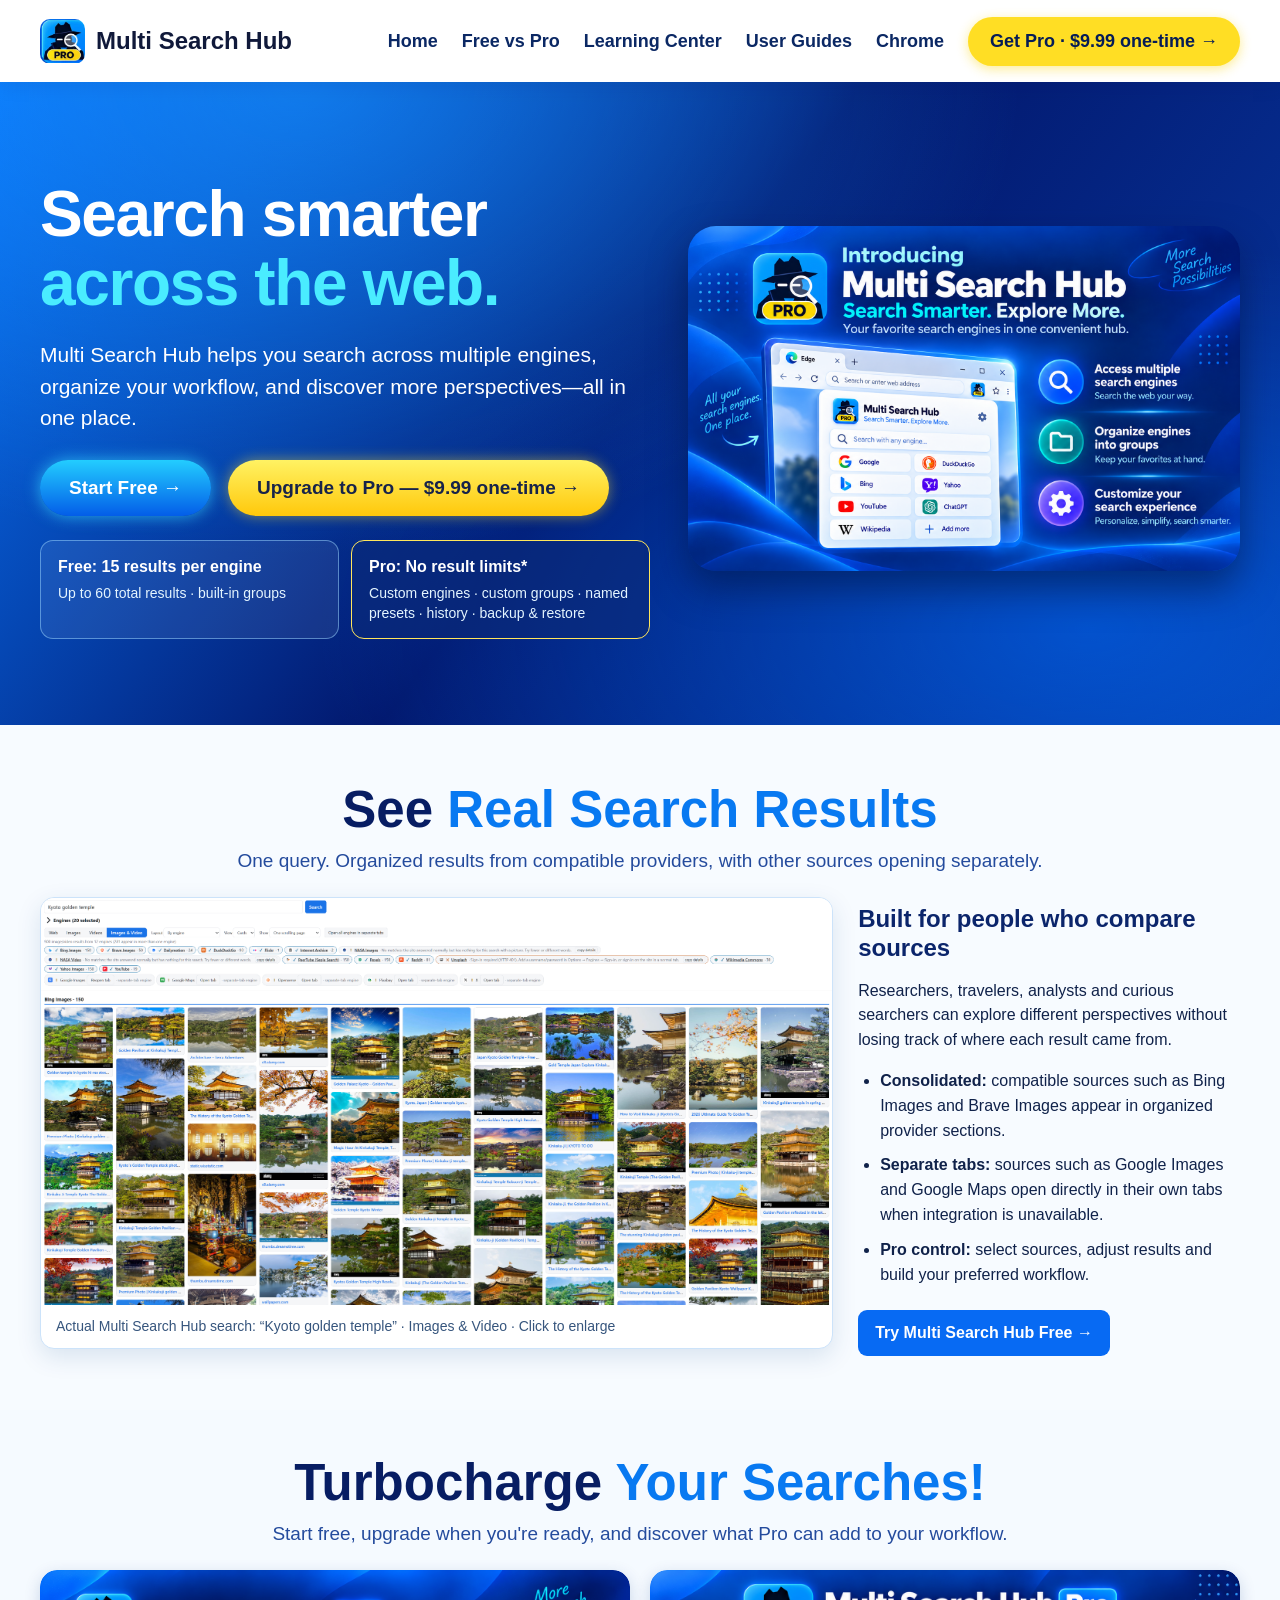
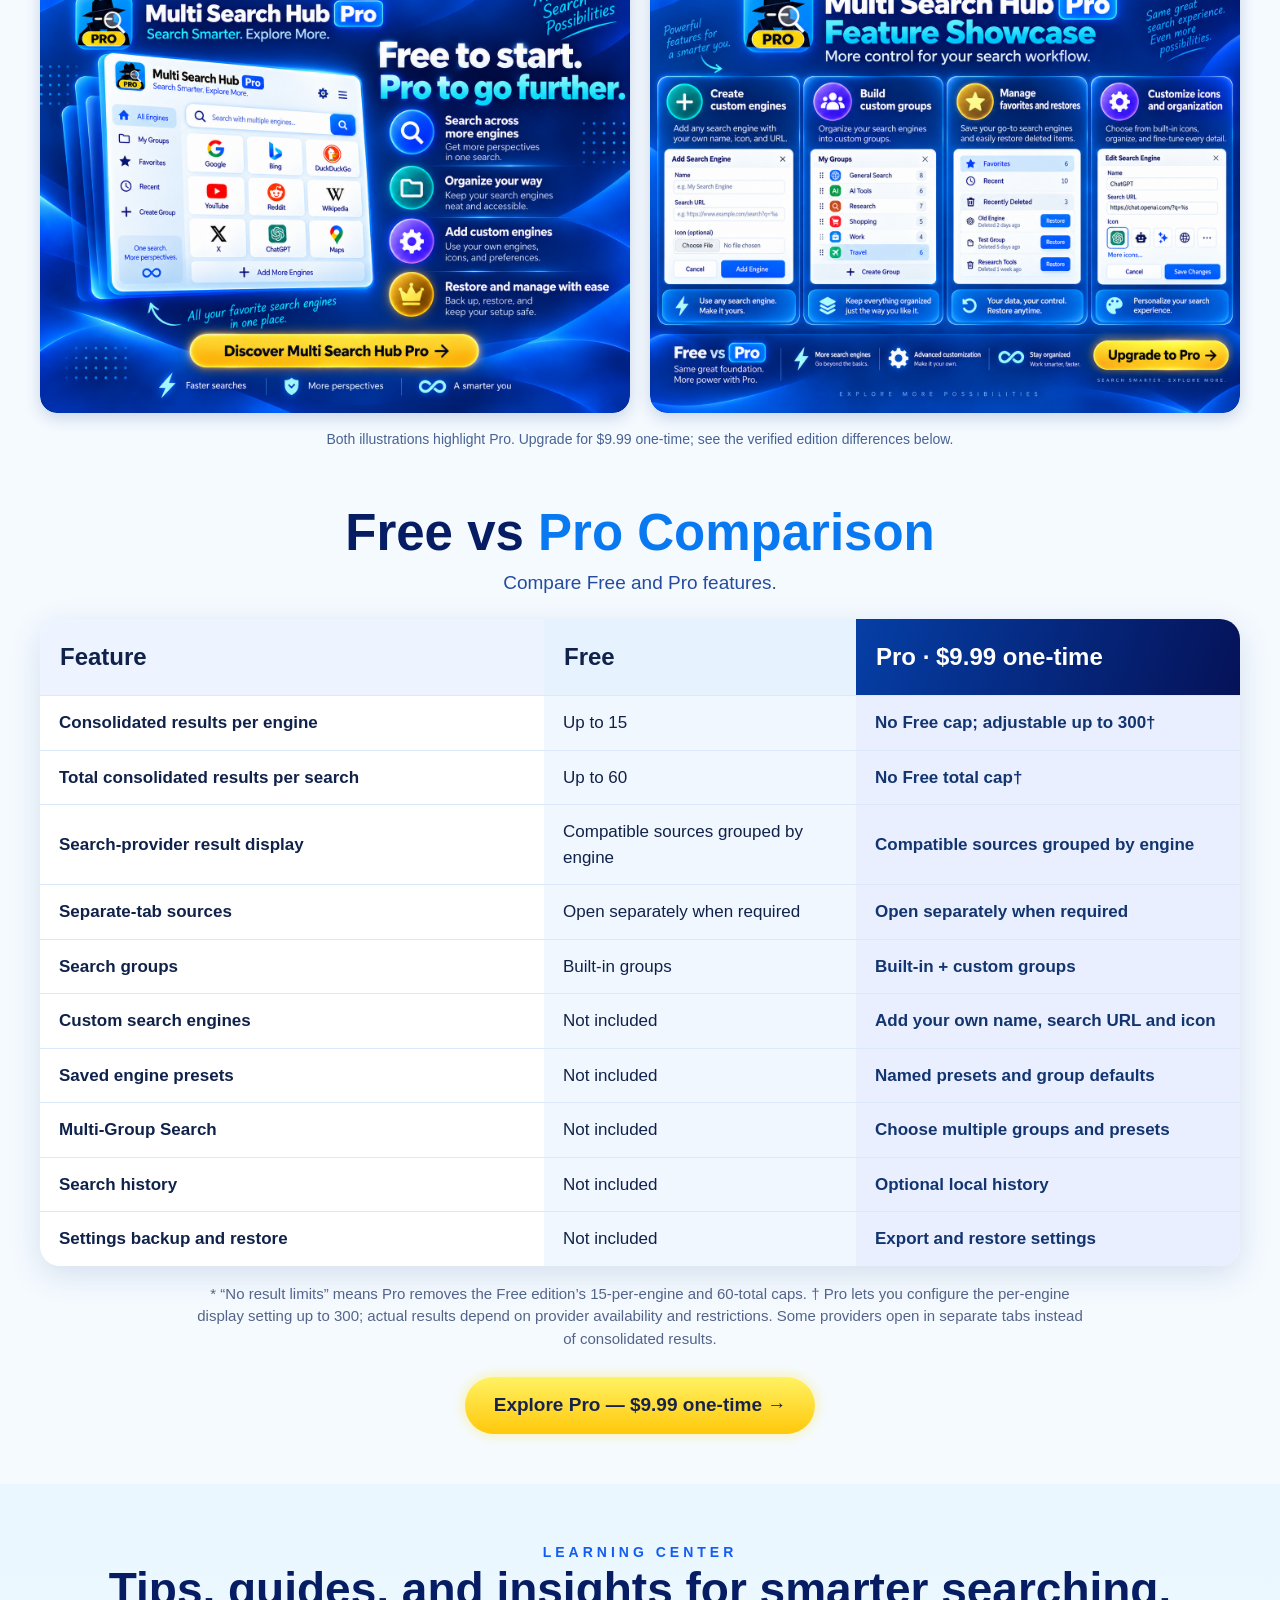
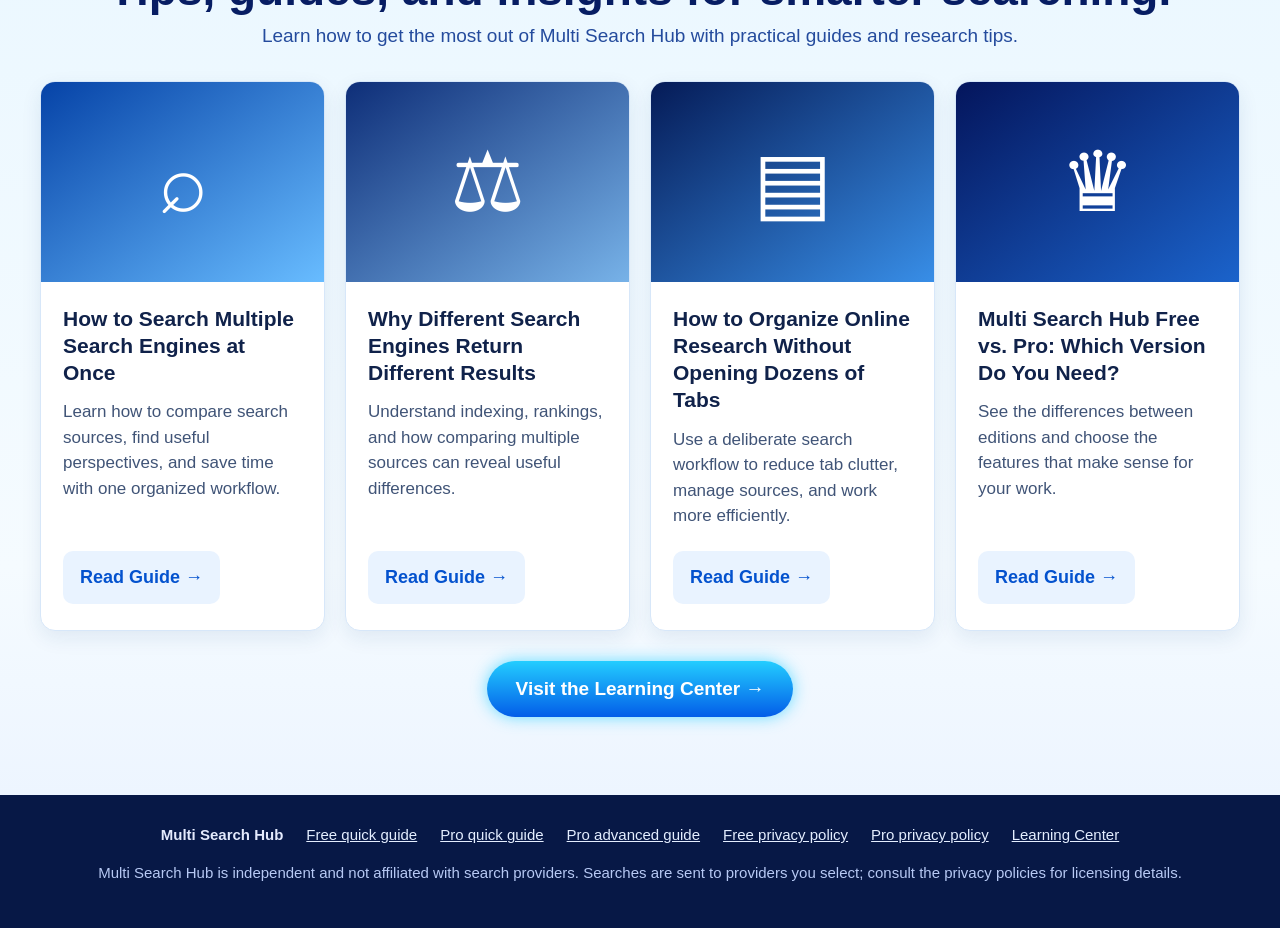
==== commit 09cb570c: "Add files via upload" ====
--- a/index.html
+++ b/index.html
@@ -12,20 +12,30 @@
 .learning{background:linear-gradient(180deg,#eaf7ff 0%,#f5fbff 75%,#edf5ff 100%);padding:34px 0 78px}.learning .section-heading{padding:24px 0 30px}.eyebrow{font-weight:800;text-transform:uppercase;letter-spacing:4px;color:#145df2;font-size:14px}.learning .section-heading h2{font-size:clamp(33px,3.8vw,46px)}.learning-grid{display:grid;grid-template-columns:repeat(4,minmax(0,1fr));gap:20px}.guide-card{display:flex;flex-direction:column;min-height:540px;background:#fff;border:1px solid #d7e7f9;border-radius:15px;overflow:hidden;box-shadow:0 7px 20px #123f7917}.guide-art{height:200px;display:flex;align-items:center;justify-content:center;font-size:84px;background:linear-gradient(145deg,#0643a7,#68bcff);color:#fff}.guide-art.two{background:linear-gradient(145deg,#0e2e78,#77b2e8)}.guide-art.three{background:linear-gradient(145deg,#051b57,#388ee7)}.guide-art.four{background:linear-gradient(145deg,#04155c,#1b63cb)}.guide-info{padding:23px 22px 26px;display:flex;flex-direction:column;flex:1}.guide-card h3{font-size:21px;line-height:1.3;margin:0 0 13px}.guide-card p{font-size:17px;color:#405477;margin:0 0 22px}.guide-card .read{margin-top:auto;align-self:flex-start;background:#e9f3ff;color:#0452ce;text-decoration:none;padding:13px 17px;border-radius:10px;font-weight:750;font-size:18px}.learning-bottom{text-align:center;margin:30px 0 0}
 .site-footer{background:#071846;color:#e4eafd;padding:29px 0;font-size:15px}.footer-links{display:flex;flex-wrap:wrap;gap:12px 23px;align-items:center;justify-content:center}.site-footer a{color:#e4eeff}.site-footer p{text-align:center;color:#b7c9f4}
 @media(max-width:1050px){.nav{align-items:flex-start;flex-direction:column;padding:16px 0}.nav-links{justify-content:flex-start}.learning-grid{grid-template-columns:repeat(2,minmax(0,1fr))}.guide-card{min-height:490px}}@media(max-width:690px){.wrap{width:min(100% - 28px,1200px)}.nav-links a{font-size:16px}.hero{padding:45px 0}.hero-layout,.promo-grid{grid-template-columns:1fr}.hero h1{font-size:43px}.hero p{font-size:18px}.hero-panel{margin-top:12px;max-width:none}.section-heading{padding:32px 0 18px}.promo-grid img{max-height:none}.compare-table th,.compare-table td{font-size:14px;padding:11px 9px}.compare-table th{font-size:18px}.compare-table th:first-child{width:39%}.compare-table th:nth-child(2){width:27%}.compare-table th:nth-child(3){width:34%}.learning-grid{grid-template-columns:1fr}.guide-card{min-height:460px}.guide-art{height:180px}}
+
+/* v14: factual edition callouts and real product proof */
+.hero-choices{display:grid;grid-template-columns:1fr 1fr;gap:12px;margin-top:24px;max-width:660px}
+.hero-choices>div{padding:15px 17px;border:1px solid #9bd7ff80;border-radius:13px;background:#ffffff14;min-width:0}
+.hero-choices strong{display:block;color:#fff;font-size:16px;line-height:1.35;margin-bottom:5px}
+.hero-choices span{display:block;color:#e4f5ff;font-size:14px;line-height:1.45}
+.hero-choices .hero-choice-pro{border-color:#ffe65c;background:#0a2a7a9e}
+.proof{background:#f7fbff;padding:12px 0 46px}
+.proof-layout{display:grid;grid-template-columns:minmax(0,1.35fr) minmax(280px,.65fr);gap:25px;align-items:start}
+.proof-visual{min-width:0;background:#fff;border:1px solid #cce3fa;border-radius:14px;box-shadow:0 8px 25px #0b3f8020;overflow:hidden}
+.proof-visual a{display:block}.proof-visual img{display:block;width:100%;height:auto}
+.proof-caption{padding:12px 15px;font-size:14px;color:#36557d;line-height:1.4}
+.proof-explain{padding:8px 0}.proof-explain h3{font-size:24px;line-height:1.2;margin:0 0 13px;color:#0b256b}
+.proof-explain p,.proof-explain li{font-size:16px;line-height:1.55}.proof-explain ul{padding-left:22px}.proof-explain li{margin:0 0 10px}
+.proof-cta{display:inline-block;margin-top:7px;padding:11px 17px;background:#076af3;color:#fff;text-decoration:none;border-radius:9px;font-weight:700}
+.compare-table td{overflow-wrap:anywhere}
+@media(max-width:860px){.proof-layout{grid-template-columns:1fr}.proof-explain{padding:5px 4px}.hero-choices{grid-template-columns:1fr}}
 </style></head><body>
-<header class="site-header"><div class="wrap nav"><a class="brand" href="/"><img class="brand-icon" src="[data-uri]" alt="Multi Search Hub logo" width="45" height="45"> Multi Search Hub</a><nav class="nav-links" aria-label="Main navigation"><a href="/">Home</a><a href="#compare">Free vs Pro</a><a href="learning-center/">Learning Center</a><a href="#guides">User Guides</a><a href="https://chromewebstore.google.com/detail/multi-search-hub/honbeojnjfjejaelppkendgodkhobhaa" target="_blank" rel="noopener noreferrer">Chrome</a><a class="get-pro" href="https://checkout.dodopayments.com/buy/pdt_0Npjtfoj0u71oz45wHTmn?quantity=1" target="_blank" rel="noopener noreferrer">Get Pro →</a></nav></div></header>
+<header class="site-header"><div class="wrap nav"><a class="brand" href="/"><img class="brand-icon" src="[data-uri]" alt="Multi Search Hub logo" width="45" height="45"> Multi Search Hub</a><nav class="nav-links" aria-label="Main navigation"><a href="/">Home</a><a href="#compare">Free vs Pro</a><a href="learning-center/">Learning Center</a><a href="#guides">User Guides</a><a href="https://chromewebstore.google.com/detail/multi-search-hub/honbeojnjfjejaelppkendgodkhobhaa" target="_blank" rel="noopener noreferrer">Chrome</a><a class="get-pro" href="https://checkout.dodopayments.com/buy/pdt_0Npjtfoj0u71oz45wHTmn?quantity=1" target="_blank" rel="noopener noreferrer">Get Pro · $9.99 one-time →</a></nav></div></header>
 <main>
-<section class="hero"><div class="wrap hero-layout"><div><h1>Search smarter<br><span>across the web.</span></h1><p>Multi Search Hub helps you search across multiple engines, organize your workflow, and discover more perspectives—all in one place.</p><div class="actions"><a class="btn primary" href="https://chromewebstore.google.com/detail/multi-search-hub/honbeojnjfjejaelppkendgodkhobhaa" target="_blank" rel="noopener noreferrer">Start Free →</a><a class="btn gold" href="https://checkout.dodopayments.com/buy/pdt_0Npjtfoj0u71oz45wHTmn?quantity=1" target="_blank" rel="noopener noreferrer">Upgrade to Pro →</a></div><div class="hero-notes"><span>⚡ Search more efficiently</span><span>✓ More perspectives</span><span>∞ Customize your workflow</span></div></div><div class="hero-panel"><img class="hero-graphic" src="assets/MSH%20Hero%20v12.png" alt="Multi Search Hub Pro promotional interface graphic showing a browser window, the extension dashboard, and key benefits"></div></div></section>
-<section aria-labelledby="turbo-title"><div class="wrap"><div class="section-heading"><h2 id="turbo-title">Turbocharge <span>Your Searches!</span></h2><p>Start free, upgrade when you're ready, and discover what Pro can add to your workflow.</p></div><div class="promo-grid"><a href="https://checkout.dodopayments.com/buy/pdt_0Npjtfoj0u71oz45wHTmn?quantity=1" aria-label="Discover Multi Search Hub Pro"><img src="assets/MSH%20Promo%20v12.png" alt="Multi Search Hub Pro promo poster: Free to start, Pro to go further"></a><a href="https://checkout.dodopayments.com/buy/pdt_0Npjtfoj0u71oz45wHTmn?quantity=1" aria-label="Explore Multi Search Hub Pro features"><img src="assets/MSH%20Features%20v12.png" alt="Multi Search Hub Pro feature showcase: custom engines, groups, favorites and restores"></a></div><p class="image-note">Both promotional illustrations feature Pro. The comparison below explains edition differences.</p></div></section>
-<section class="comparison" id="compare"><div class="wrap"><div class="section-heading"><h2>Free vs <span>Pro Comparison</span></h2><p>Compare Free and Pro features.</p></div><table class="compare-table"><thead><tr><th scope="col">Feature</th><th scope="col">Free</th><th scope="col">Pro · More control</th></tr></thead><tbody>
-<tr><td>Search across multiple providers</td><td><span class="check">✓</span> Included</td><td><span class="check">✓</span> Included</td></tr>
-<tr><td>Organized multi-engine searching</td><td><span class="check">✓</span> Core features</td><td><span class="check">✓</span> Expanded control</td></tr>
-<tr><td>Built-in search groups</td><td><span class="check">✓</span> Built-in groups</td><td><span class="check">✓</span> Plus custom groups</td></tr>
-<tr><td>Create custom search engines</td><td><span class="limited">—</span> Pro feature</td><td><span class="check">✓</span> Your name, URL and icon</td></tr>
-<tr><td>Create and organize custom groups</td><td><span class="limited">—</span> Pro feature</td><td><span class="check">✓</span> Personalized groups</td></tr>
-<tr><td>Favorites and recently deleted restores</td><td><span class="limited">—</span> Limited / edition-dependent</td><td><span class="check">✓</span> Enhanced management</td></tr>
-<tr><td>Icon and engine customization</td><td><span class="limited">—</span> Standard settings</td><td><span class="check">✓</span> More personalization</td></tr>
-</tbody></table><p class="comparison-foot">Search-provider compatibility and feature availability can vary. Some engines open their own tabs rather than showing consolidated results. Check the current in-extension edition details for exact limits.</p><div class="comparison-cta"><a class="btn gold" href="https://checkout.dodopayments.com/buy/pdt_0Npjtfoj0u71oz45wHTmn?quantity=1" target="_blank" rel="noopener noreferrer">Explore Pro — $9.99 one-time →</a></div></div></section>
+<section class="hero"><div class="wrap hero-layout"><div><h1>Search smarter<br><span>across the web.</span></h1><p>Multi Search Hub helps you search across multiple engines, organize your workflow, and discover more perspectives—all in one place.</p><div class="actions"><a class="btn primary" href="https://chromewebstore.google.com/detail/multi-search-hub/honbeojnjfjejaelppkendgodkhobhaa" target="_blank" rel="noopener noreferrer">Start Free →</a><a class="btn gold" href="https://checkout.dodopayments.com/buy/pdt_0Npjtfoj0u71oz45wHTmn?quantity=1" target="_blank" rel="noopener noreferrer">Upgrade to Pro — $9.99 one-time →</a></div><div class="hero-choices" aria-label="Edition highlights"><div><strong>Free: 15 results per engine</strong><span>Up to 60 total results · built-in groups</span></div><div class="hero-choice-pro"><strong>Pro: No result limits*</strong><span>Custom engines · custom groups · named presets · history · backup &amp; restore</span></div></div></div><div class="hero-panel"><img class="hero-graphic" src="assets/MSH%20Hero%20v12.png" alt="Multi Search Hub Pro promotional interface graphic showing a browser window, the extension dashboard, and key benefits"></div></div></section>
+<section class="proof" aria-labelledby="proof-title"><div class="wrap"><div class="section-heading"><h2 id="proof-title">See <span>Real Search Results</span></h2><p>One query. Organized results from compatible providers, with other sources opening separately.</p></div><div class="proof-layout"><div class="proof-visual"><a href="assets/MSH%20Consolidated%20Results%20Example.png" target="_blank" rel="noopener noreferrer" aria-label="Open full-resolution Multi Search Hub search results screenshot"><img src="assets/MSH%20Consolidated%20Results%20Example.png" alt="Actual Multi Search Hub search for Kyoto golden temple, showing consolidated image results by provider and selected separate-tab sources" loading="lazy"></a><div class="proof-caption">Actual Multi Search Hub search: “Kyoto golden temple” · Images &amp; Video · Click to enlarge</div></div><div class="proof-explain"><h3>Built for people who compare sources</h3><p>Researchers, travelers, analysts and curious searchers can explore different perspectives without losing track of where each result came from.</p><ul><li><strong>Consolidated:</strong> compatible sources such as Bing Images and Brave Images appear in organized provider sections.</li><li><strong>Separate tabs:</strong> sources such as Google Images and Google Maps open directly in their own tabs when integration is unavailable.</li><li><strong>Pro control:</strong> select sources, adjust results and build your preferred workflow.</li></ul><a href="https://chromewebstore.google.com/detail/multi-search-hub/honbeojnjfjejaelppkendgodkhobhaa" target="_blank" rel="noopener noreferrer" class="proof-cta">Try Multi Search Hub Free →</a></div></div></div></section>
+<section aria-labelledby="turbo-title"><div class="wrap"><div class="section-heading"><h2 id="turbo-title">Turbocharge <span>Your Searches!</span></h2><p>Start free, upgrade when you're ready, and discover what Pro can add to your workflow.</p></div><div class="promo-grid"><a href="https://checkout.dodopayments.com/buy/pdt_0Npjtfoj0u71oz45wHTmn?quantity=1" aria-label="Discover Multi Search Hub Pro"><img src="assets/MSH%20Promo%20v12.png" alt="Multi Search Hub Pro promo poster: Free to start, Pro to go further"></a><a href="https://checkout.dodopayments.com/buy/pdt_0Npjtfoj0u71oz45wHTmn?quantity=1" aria-label="Explore Multi Search Hub Pro features"><img src="assets/MSH%20Features%20v12.png" alt="Multi Search Hub Pro feature showcase: custom engines, groups, favorites and restores"></a></div><p class="image-note">Both illustrations highlight Pro. Upgrade for $9.99 one-time; see the verified edition differences below.</p></div></section>
+<section class="comparison" id="compare"><div class="wrap"><div class="section-heading"><h2>Free vs <span>Pro Comparison</span></h2><p>Compare Free and Pro features.</p></div><table class="compare-table"><thead><tr><th scope="col">Feature</th><th scope="col">Free</th><th scope="col">Pro · $9.99 one-time</th></tr></thead><tbody><tr><td>Consolidated results per engine</td><td>Up to 15</td><td>No Free cap; adjustable up to 300†</td></tr><tr><td>Total consolidated results per search</td><td>Up to 60</td><td>No Free total cap†</td></tr><tr><td>Search-provider result display</td><td>Compatible sources grouped by engine</td><td>Compatible sources grouped by engine</td></tr><tr><td>Separate-tab sources</td><td>Open separately when required</td><td>Open separately when required</td></tr><tr><td>Search groups</td><td>Built-in groups</td><td>Built-in + custom groups</td></tr><tr><td>Custom search engines</td><td>Not included</td><td>Add your own name, search URL and icon</td></tr><tr><td>Saved engine presets</td><td>Not included</td><td>Named presets and group defaults</td></tr><tr><td>Multi-Group Search</td><td>Not included</td><td>Choose multiple groups and presets</td></tr><tr><td>Search history</td><td>Not included</td><td>Optional local history</td></tr><tr><td>Settings backup and restore</td><td>Not included</td><td>Export and restore settings</td></tr></tbody></table><p class="comparison-foot">* “No result limits” means Pro removes the Free edition’s 15-per-engine and 60-total caps. † Pro lets you configure the per-engine display setting up to 300; actual results depend on provider availability and restrictions. Some providers open in separate tabs instead of consolidated results.</p><div class="comparison-cta"><a class="btn gold" href="https://checkout.dodopayments.com/buy/pdt_0Npjtfoj0u71oz45wHTmn?quantity=1" target="_blank" rel="noopener noreferrer">Explore Pro — $9.99 one-time →</a></div></div></section>
 <section class="learning" id="learning-center"><div class="wrap"><div class="section-heading"><div class="eyebrow">Learning Center</div><h2>Tips, guides, and insights for smarter searching.</h2><p>Learn how to get the most out of Multi Search Hub with practical guides and research tips.</p></div><div class="learning-grid">
 <article class="guide-card"><div class="guide-art" aria-hidden="true">⌕</div><div class="guide-info"><h3>How to Search Multiple Search Engines at Once</h3><p>Learn how to compare search sources, find useful perspectives, and save time with one organized workflow.</p><a class="read" href="learning-center/search-multiple-engines.html">Read Guide →</a></div></article>
 <article class="guide-card"><div class="guide-art two" aria-hidden="true">⚖</div><div class="guide-info"><h3>Why Different Search Engines Return Different Results</h3><p>Understand indexing, rankings, and how comparing multiple sources can reveal useful differences.</p><a class="read" href="learning-center/why-search-results-differ.html">Read Guide →</a></div></article>
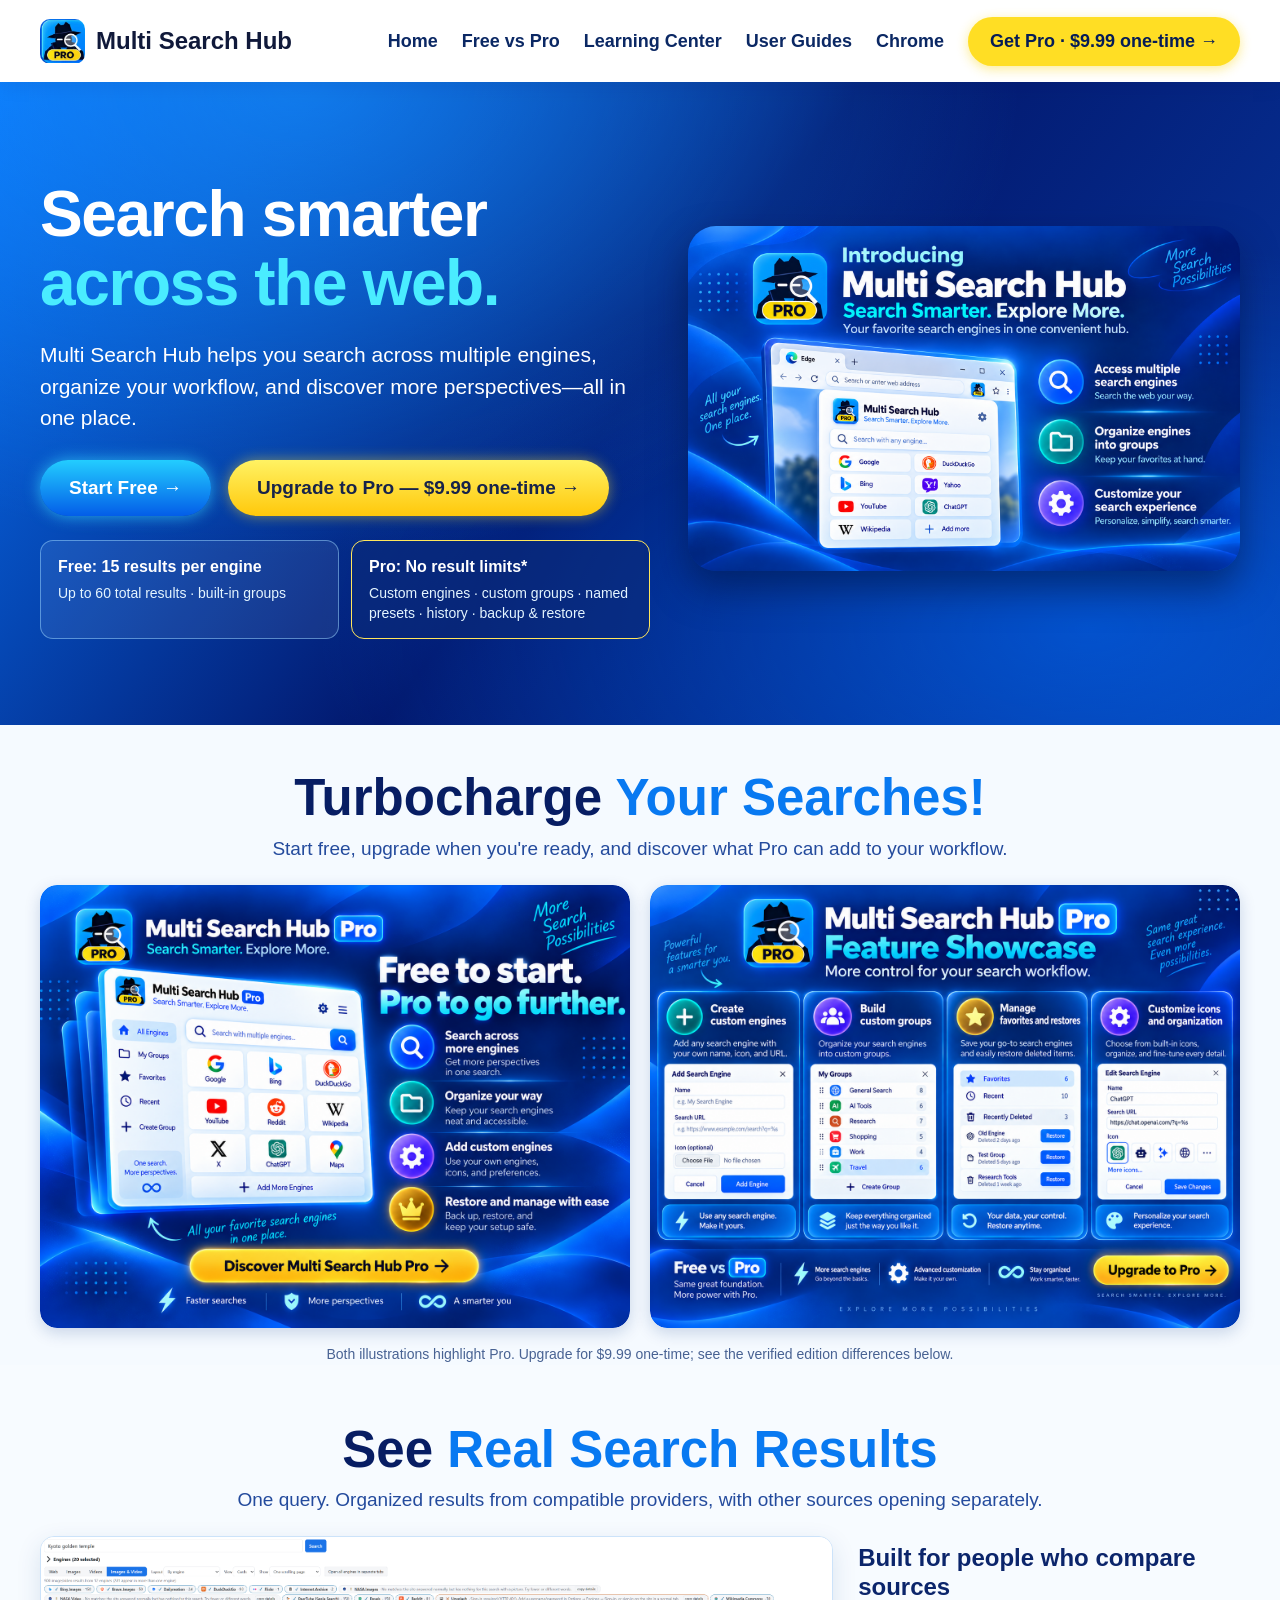
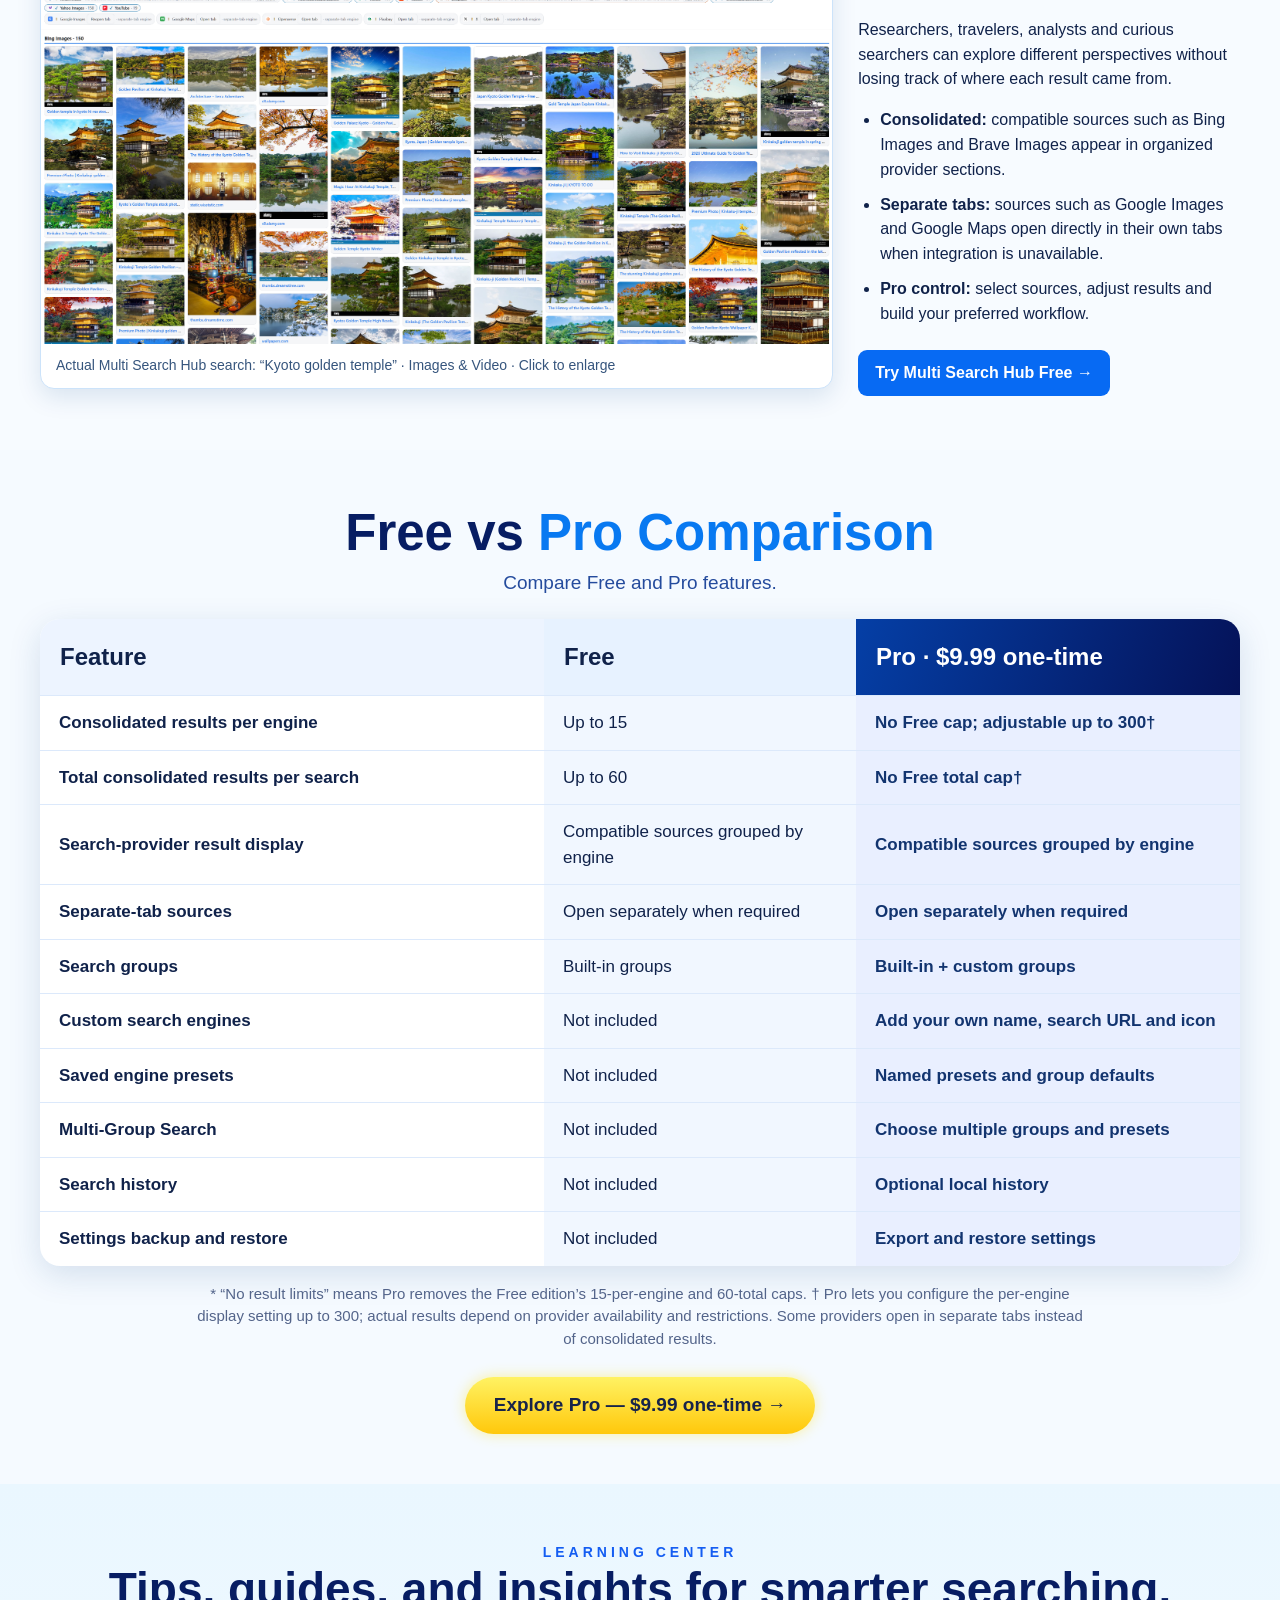
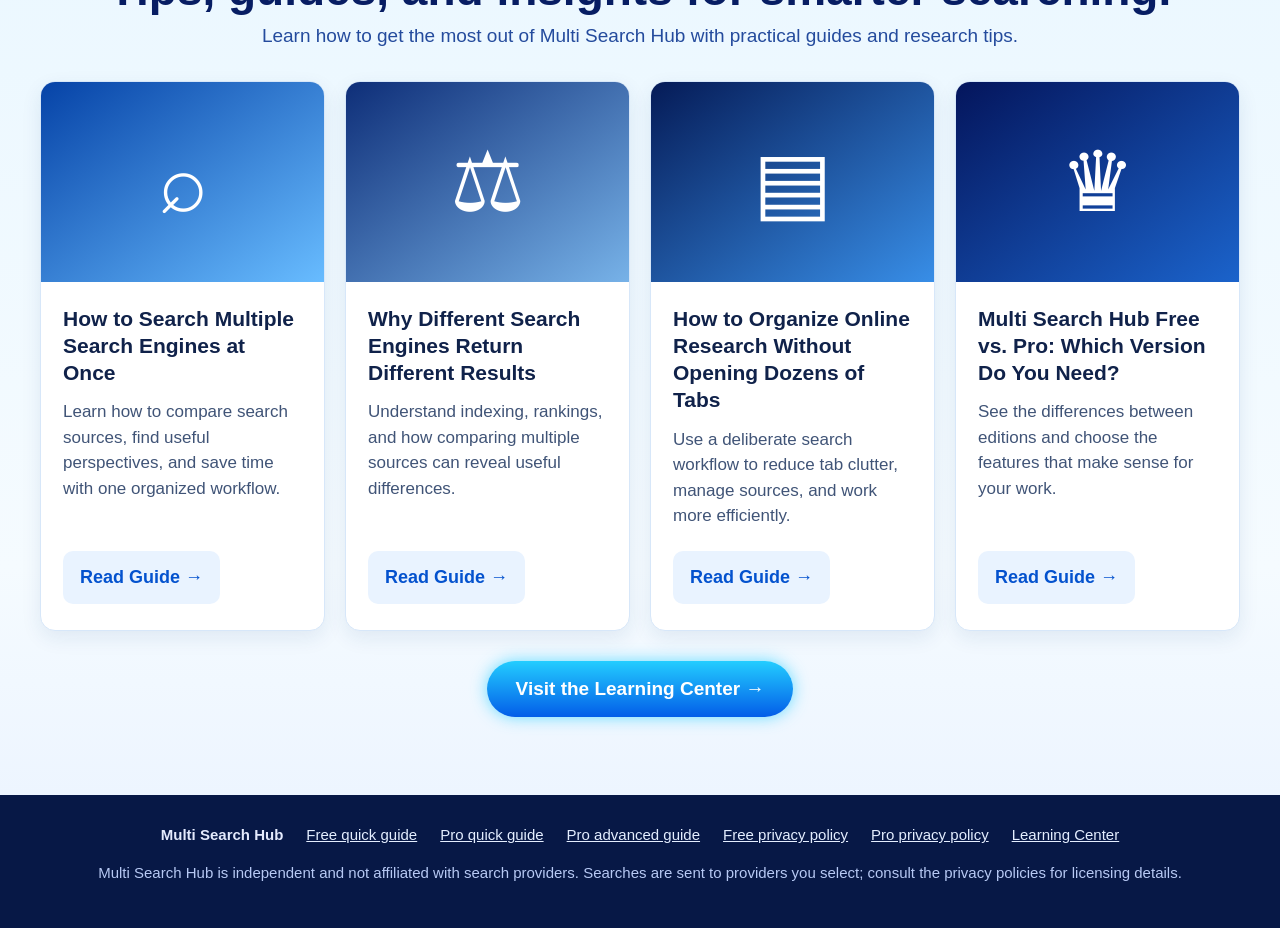
==== commit 3bf2eb9e: "Add files via upload" ====
--- a/index.html
+++ b/index.html
@@ -33,8 +33,8 @@
 <header class="site-header"><div class="wrap nav"><a class="brand" href="/"><img class="brand-icon" src="[data-uri]" alt="Multi Search Hub logo" width="45" height="45"> Multi Search Hub</a><nav class="nav-links" aria-label="Main navigation"><a href="/">Home</a><a href="#compare">Free vs Pro</a><a href="learning-center/">Learning Center</a><a href="#guides">User Guides</a><a href="https://chromewebstore.google.com/detail/multi-search-hub/honbeojnjfjejaelppkendgodkhobhaa" target="_blank" rel="noopener noreferrer">Chrome</a><a class="get-pro" href="https://checkout.dodopayments.com/buy/pdt_0Npjtfoj0u71oz45wHTmn?quantity=1" target="_blank" rel="noopener noreferrer">Get Pro · $9.99 one-time →</a></nav></div></header>
 <main>
 <section class="hero"><div class="wrap hero-layout"><div><h1>Search smarter<br><span>across the web.</span></h1><p>Multi Search Hub helps you search across multiple engines, organize your workflow, and discover more perspectives—all in one place.</p><div class="actions"><a class="btn primary" href="https://chromewebstore.google.com/detail/multi-search-hub/honbeojnjfjejaelppkendgodkhobhaa" target="_blank" rel="noopener noreferrer">Start Free →</a><a class="btn gold" href="https://checkout.dodopayments.com/buy/pdt_0Npjtfoj0u71oz45wHTmn?quantity=1" target="_blank" rel="noopener noreferrer">Upgrade to Pro — $9.99 one-time →</a></div><div class="hero-choices" aria-label="Edition highlights"><div><strong>Free: 15 results per engine</strong><span>Up to 60 total results · built-in groups</span></div><div class="hero-choice-pro"><strong>Pro: No result limits*</strong><span>Custom engines · custom groups · named presets · history · backup &amp; restore</span></div></div></div><div class="hero-panel"><img class="hero-graphic" src="assets/MSH%20Hero%20v12.png" alt="Multi Search Hub Pro promotional interface graphic showing a browser window, the extension dashboard, and key benefits"></div></div></section>
+<section aria-labelledby="turbo-title"><div class="wrap"><div class="section-heading"><h2 id="turbo-title">Turbocharge <span>Your Searches!</span></h2><p>Start free, upgrade when you're ready, and discover what Pro can add to your workflow.</p></div><div class="promo-grid"><a href="https://checkout.dodopayments.com/buy/pdt_0Npjtfoj0u71oz45wHTmn?quantity=1" aria-label="Discover Multi Search Hub Pro"><img src="assets/MSH%20Promo%20v12.png" alt="Multi Search Hub Pro promo poster: Free to start, Pro to go further"></a><a href="https://checkout.dodopayments.com/buy/pdt_0Npjtfoj0u71oz45wHTmn?quantity=1" aria-label="Explore Multi Search Hub Pro features"><img src="assets/MSH%20Features%20v12.png" alt="Multi Search Hub Pro feature showcase: custom engines, groups, favorites and restores"></a></div><p class="image-note">Both illustrations highlight Pro. Upgrade for $9.99 one-time; see the verified edition differences below.</p></div></section>
 <section class="proof" aria-labelledby="proof-title"><div class="wrap"><div class="section-heading"><h2 id="proof-title">See <span>Real Search Results</span></h2><p>One query. Organized results from compatible providers, with other sources opening separately.</p></div><div class="proof-layout"><div class="proof-visual"><a href="assets/MSH%20Consolidated%20Results%20Example.png" target="_blank" rel="noopener noreferrer" aria-label="Open full-resolution Multi Search Hub search results screenshot"><img src="assets/MSH%20Consolidated%20Results%20Example.png" alt="Actual Multi Search Hub search for Kyoto golden temple, showing consolidated image results by provider and selected separate-tab sources" loading="lazy"></a><div class="proof-caption">Actual Multi Search Hub search: “Kyoto golden temple” · Images &amp; Video · Click to enlarge</div></div><div class="proof-explain"><h3>Built for people who compare sources</h3><p>Researchers, travelers, analysts and curious searchers can explore different perspectives without losing track of where each result came from.</p><ul><li><strong>Consolidated:</strong> compatible sources such as Bing Images and Brave Images appear in organized provider sections.</li><li><strong>Separate tabs:</strong> sources such as Google Images and Google Maps open directly in their own tabs when integration is unavailable.</li><li><strong>Pro control:</strong> select sources, adjust results and build your preferred workflow.</li></ul><a href="https://chromewebstore.google.com/detail/multi-search-hub/honbeojnjfjejaelppkendgodkhobhaa" target="_blank" rel="noopener noreferrer" class="proof-cta">Try Multi Search Hub Free →</a></div></div></div></section>
-<section aria-labelledby="turbo-title"><div class="wrap"><div class="section-heading"><h2 id="turbo-title">Turbocharge <span>Your Searches!</span></h2><p>Start free, upgrade when you're ready, and discover what Pro can add to your workflow.</p></div><div class="promo-grid"><a href="https://checkout.dodopayments.com/buy/pdt_0Npjtfoj0u71oz45wHTmn?quantity=1" aria-label="Discover Multi Search Hub Pro"><img src="assets/MSH%20Promo%20v12.png" alt="Multi Search Hub Pro promo poster: Free to start, Pro to go further"></a><a href="https://checkout.dodopayments.com/buy/pdt_0Npjtfoj0u71oz45wHTmn?quantity=1" aria-label="Explore Multi Search Hub Pro features"><img src="assets/MSH%20Features%20v12.png" alt="Multi Search Hub Pro feature showcase: custom engines, groups, favorites and restores"></a></div><p class="image-note">Both illustrations highlight Pro. Upgrade for $9.99 one-time; see the verified edition differences below.</p></div></section>
 <section class="comparison" id="compare"><div class="wrap"><div class="section-heading"><h2>Free vs <span>Pro Comparison</span></h2><p>Compare Free and Pro features.</p></div><table class="compare-table"><thead><tr><th scope="col">Feature</th><th scope="col">Free</th><th scope="col">Pro · $9.99 one-time</th></tr></thead><tbody><tr><td>Consolidated results per engine</td><td>Up to 15</td><td>No Free cap; adjustable up to 300†</td></tr><tr><td>Total consolidated results per search</td><td>Up to 60</td><td>No Free total cap†</td></tr><tr><td>Search-provider result display</td><td>Compatible sources grouped by engine</td><td>Compatible sources grouped by engine</td></tr><tr><td>Separate-tab sources</td><td>Open separately when required</td><td>Open separately when required</td></tr><tr><td>Search groups</td><td>Built-in groups</td><td>Built-in + custom groups</td></tr><tr><td>Custom search engines</td><td>Not included</td><td>Add your own name, search URL and icon</td></tr><tr><td>Saved engine presets</td><td>Not included</td><td>Named presets and group defaults</td></tr><tr><td>Multi-Group Search</td><td>Not included</td><td>Choose multiple groups and presets</td></tr><tr><td>Search history</td><td>Not included</td><td>Optional local history</td></tr><tr><td>Settings backup and restore</td><td>Not included</td><td>Export and restore settings</td></tr></tbody></table><p class="comparison-foot">* “No result limits” means Pro removes the Free edition’s 15-per-engine and 60-total caps. † Pro lets you configure the per-engine display setting up to 300; actual results depend on provider availability and restrictions. Some providers open in separate tabs instead of consolidated results.</p><div class="comparison-cta"><a class="btn gold" href="https://checkout.dodopayments.com/buy/pdt_0Npjtfoj0u71oz45wHTmn?quantity=1" target="_blank" rel="noopener noreferrer">Explore Pro — $9.99 one-time →</a></div></div></section>
 <section class="learning" id="learning-center"><div class="wrap"><div class="section-heading"><div class="eyebrow">Learning Center</div><h2>Tips, guides, and insights for smarter searching.</h2><p>Learn how to get the most out of Multi Search Hub with practical guides and research tips.</p></div><div class="learning-grid">
 <article class="guide-card"><div class="guide-art" aria-hidden="true">⌕</div><div class="guide-info"><h3>How to Search Multiple Search Engines at Once</h3><p>Learn how to compare search sources, find useful perspectives, and save time with one organized workflow.</p><a class="read" href="learning-center/search-multiple-engines.html">Read Guide →</a></div></article>
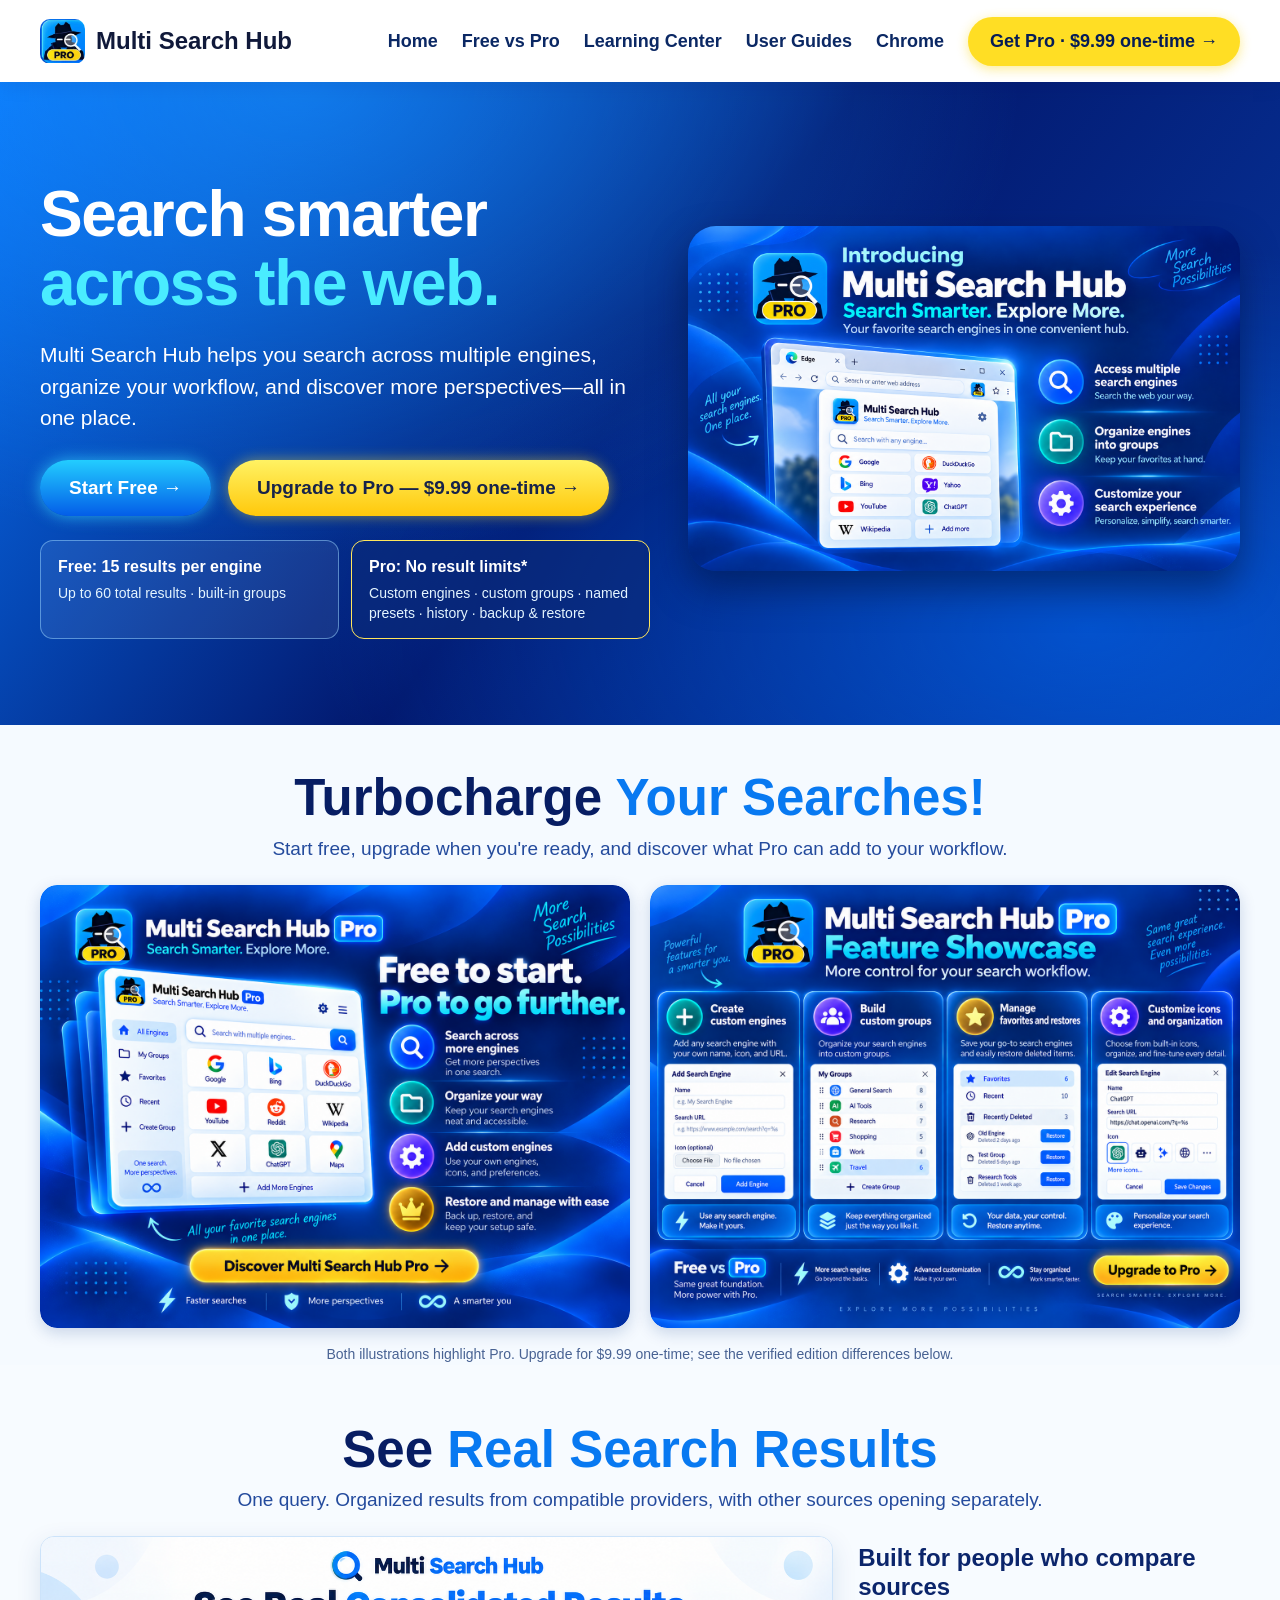
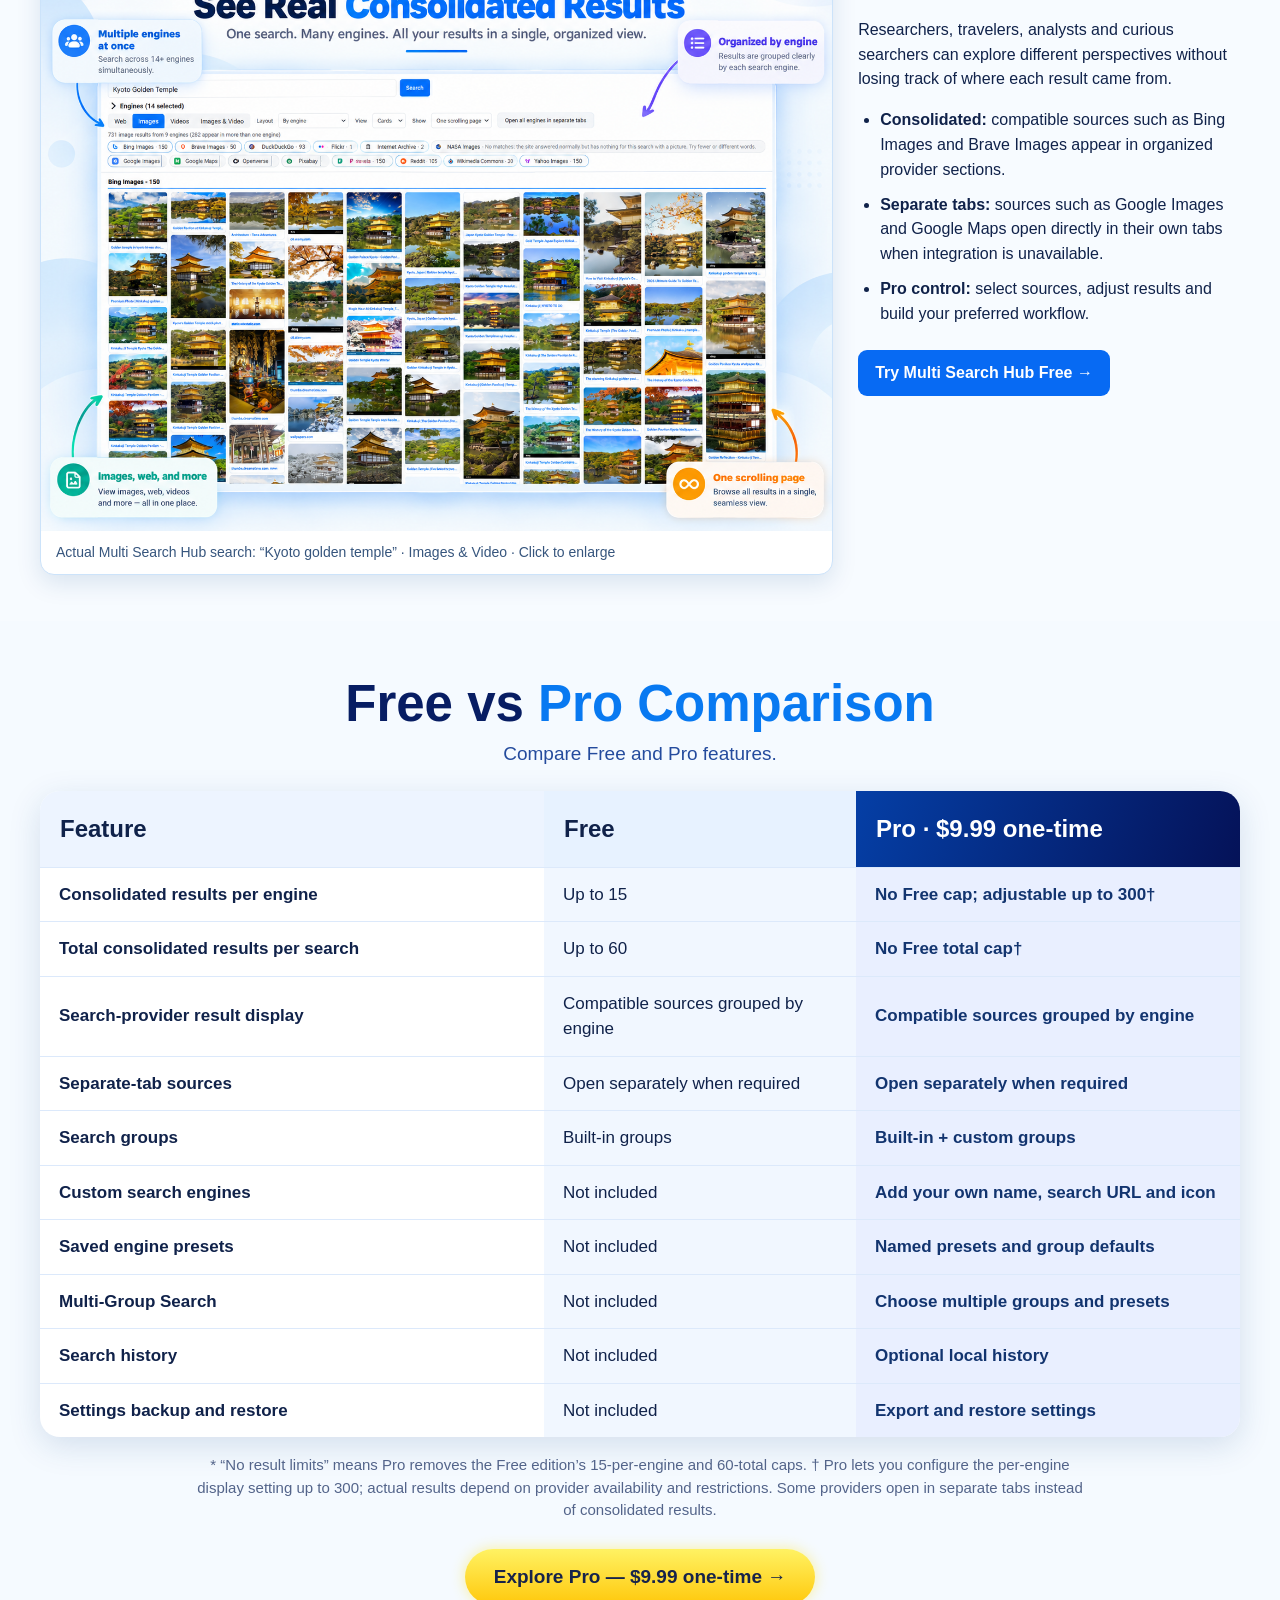
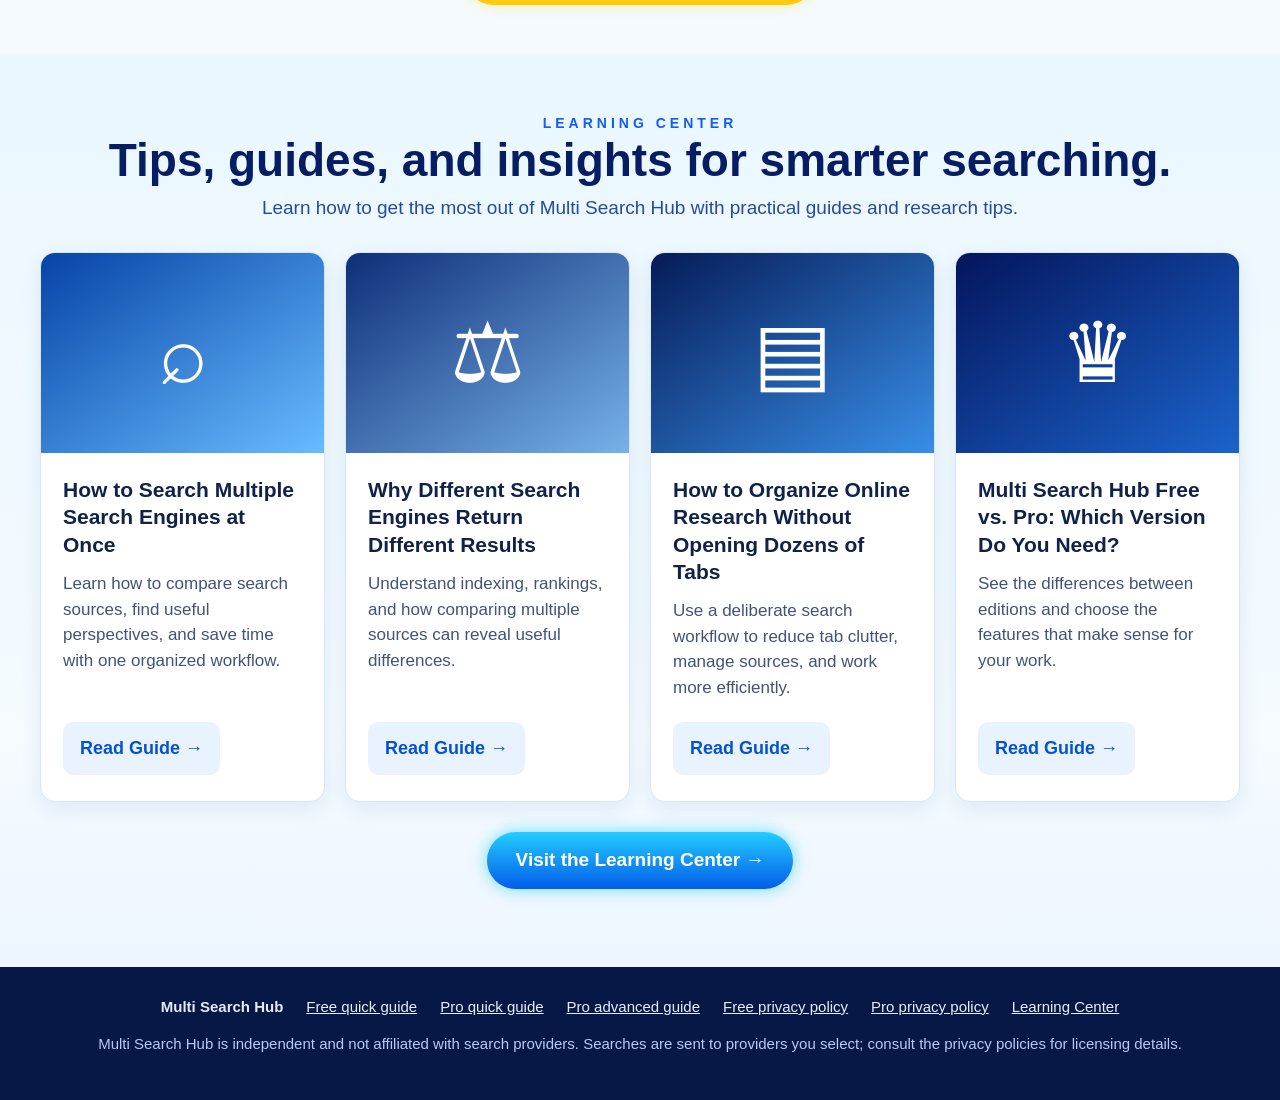
==== commit 479af309: "Add files via upload" ====
--- a/index.html
+++ b/index.html
@@ -30,12 +30,12 @@
 .compare-table td{overflow-wrap:anywhere}
 @media(max-width:860px){.proof-layout{grid-template-columns:1fr}.proof-explain{padding:5px 4px}.hero-choices{grid-template-columns:1fr}}
 </style></head><body>
-<header class="site-header"><div class="wrap nav"><a class="brand" href="/"><img class="brand-icon" src="[data-uri]" alt="Multi Search Hub logo" width="45" height="45"> Multi Search Hub</a><nav class="nav-links" aria-label="Main navigation"><a href="/">Home</a><a href="#compare">Free vs Pro</a><a href="learning-center/">Learning Center</a><a href="#guides">User Guides</a><a href="https://chromewebstore.google.com/detail/multi-search-hub/honbeojnjfjejaelppkendgodkhobhaa" target="_blank" rel="noopener noreferrer">Chrome</a><a class="get-pro" href="https://checkout.dodopayments.com/buy/pdt_0Npjtfoj0u71oz45wHTmn?quantity=1" target="_blank" rel="noopener noreferrer">Get Pro · $9.99 one-time →</a></nav></div></header>
+<header class="site-header"><div class="wrap nav"><a class="brand" href="/"><img class="brand-icon" src="[data-uri]" alt="Multi Search Hub logo" width="45" height="45"> Multi Search Hub</a><nav class="nav-links" aria-label="Main navigation"><a href="/">Home</a><a href="#compare">Free vs Pro</a><a href="learning-center/">Learning Center</a><a href="#guides">User Guides</a><a href="https://chromewebstore.google.com/detail/multi-search-hub/honbeojnjfjejaelppkendgodkhobhaa" target="_blank" rel="noopener noreferrer">Chrome</a><a class="get-pro" href="https://dodo.pe/multisearchhub-pro" target="_blank" rel="noopener noreferrer">Get Pro · $9.99 one-time →</a></nav></div></header>
 <main>
-<section class="hero"><div class="wrap hero-layout"><div><h1>Search smarter<br><span>across the web.</span></h1><p>Multi Search Hub helps you search across multiple engines, organize your workflow, and discover more perspectives—all in one place.</p><div class="actions"><a class="btn primary" href="https://chromewebstore.google.com/detail/multi-search-hub/honbeojnjfjejaelppkendgodkhobhaa" target="_blank" rel="noopener noreferrer">Start Free →</a><a class="btn gold" href="https://checkout.dodopayments.com/buy/pdt_0Npjtfoj0u71oz45wHTmn?quantity=1" target="_blank" rel="noopener noreferrer">Upgrade to Pro — $9.99 one-time →</a></div><div class="hero-choices" aria-label="Edition highlights"><div><strong>Free: 15 results per engine</strong><span>Up to 60 total results · built-in groups</span></div><div class="hero-choice-pro"><strong>Pro: No result limits*</strong><span>Custom engines · custom groups · named presets · history · backup &amp; restore</span></div></div></div><div class="hero-panel"><img class="hero-graphic" src="assets/MSH%20Hero%20v12.png" alt="Multi Search Hub Pro promotional interface graphic showing a browser window, the extension dashboard, and key benefits"></div></div></section>
-<section aria-labelledby="turbo-title"><div class="wrap"><div class="section-heading"><h2 id="turbo-title">Turbocharge <span>Your Searches!</span></h2><p>Start free, upgrade when you're ready, and discover what Pro can add to your workflow.</p></div><div class="promo-grid"><a href="https://checkout.dodopayments.com/buy/pdt_0Npjtfoj0u71oz45wHTmn?quantity=1" aria-label="Discover Multi Search Hub Pro"><img src="assets/MSH%20Promo%20v12.png" alt="Multi Search Hub Pro promo poster: Free to start, Pro to go further"></a><a href="https://checkout.dodopayments.com/buy/pdt_0Npjtfoj0u71oz45wHTmn?quantity=1" aria-label="Explore Multi Search Hub Pro features"><img src="assets/MSH%20Features%20v12.png" alt="Multi Search Hub Pro feature showcase: custom engines, groups, favorites and restores"></a></div><p class="image-note">Both illustrations highlight Pro. Upgrade for $9.99 one-time; see the verified edition differences below.</p></div></section>
+<section class="hero"><div class="wrap hero-layout"><div><h1>Search smarter<br><span>across the web.</span></h1><p>Multi Search Hub helps you search across multiple engines, organize your workflow, and discover more perspectives—all in one place.</p><div class="actions"><a class="btn primary" href="https://chromewebstore.google.com/detail/multi-search-hub/honbeojnjfjejaelppkendgodkhobhaa" target="_blank" rel="noopener noreferrer">Start Free →</a><a class="btn gold" href="https://dodo.pe/multisearchhub-pro" target="_blank" rel="noopener noreferrer">Upgrade to Pro — $9.99 one-time →</a></div><div class="hero-choices" aria-label="Edition highlights"><div><strong>Free: 15 results per engine</strong><span>Up to 60 total results · built-in groups</span></div><div class="hero-choice-pro"><strong>Pro: No result limits*</strong><span>Custom engines · custom groups · named presets · history · backup &amp; restore</span></div></div></div><div class="hero-panel"><img class="hero-graphic" src="assets/MSH%20Hero%20v12.png" alt="Multi Search Hub Pro promotional interface graphic showing a browser window, the extension dashboard, and key benefits"></div></div></section>
+<section aria-labelledby="turbo-title"><div class="wrap"><div class="section-heading"><h2 id="turbo-title">Turbocharge <span>Your Searches!</span></h2><p>Start free, upgrade when you're ready, and discover what Pro can add to your workflow.</p></div><div class="promo-grid"><a href="https://dodo.pe/multisearchhub-pro" aria-label="Discover Multi Search Hub Pro"><img src="assets/MSH%20Promo%20v12.png" alt="Multi Search Hub Pro promo poster: Free to start, Pro to go further"></a><a href="https://dodo.pe/multisearchhub-pro" aria-label="Explore Multi Search Hub Pro features"><img src="assets/MSH%20Features%20v12.png" alt="Multi Search Hub Pro feature showcase: custom engines, groups, favorites and restores"></a></div><p class="image-note">Both illustrations highlight Pro. Upgrade for $9.99 one-time; see the verified edition differences below.</p></div></section>
 <section class="proof" aria-labelledby="proof-title"><div class="wrap"><div class="section-heading"><h2 id="proof-title">See <span>Real Search Results</span></h2><p>One query. Organized results from compatible providers, with other sources opening separately.</p></div><div class="proof-layout"><div class="proof-visual"><a href="assets/MSH%20Consolidated%20Results%20Example.png" target="_blank" rel="noopener noreferrer" aria-label="Open full-resolution Multi Search Hub search results screenshot"><img src="assets/MSH%20Consolidated%20Results%20Example.png" alt="Actual Multi Search Hub search for Kyoto golden temple, showing consolidated image results by provider and selected separate-tab sources" loading="lazy"></a><div class="proof-caption">Actual Multi Search Hub search: “Kyoto golden temple” · Images &amp; Video · Click to enlarge</div></div><div class="proof-explain"><h3>Built for people who compare sources</h3><p>Researchers, travelers, analysts and curious searchers can explore different perspectives without losing track of where each result came from.</p><ul><li><strong>Consolidated:</strong> compatible sources such as Bing Images and Brave Images appear in organized provider sections.</li><li><strong>Separate tabs:</strong> sources such as Google Images and Google Maps open directly in their own tabs when integration is unavailable.</li><li><strong>Pro control:</strong> select sources, adjust results and build your preferred workflow.</li></ul><a href="https://chromewebstore.google.com/detail/multi-search-hub/honbeojnjfjejaelppkendgodkhobhaa" target="_blank" rel="noopener noreferrer" class="proof-cta">Try Multi Search Hub Free →</a></div></div></div></section>
-<section class="comparison" id="compare"><div class="wrap"><div class="section-heading"><h2>Free vs <span>Pro Comparison</span></h2><p>Compare Free and Pro features.</p></div><table class="compare-table"><thead><tr><th scope="col">Feature</th><th scope="col">Free</th><th scope="col">Pro · $9.99 one-time</th></tr></thead><tbody><tr><td>Consolidated results per engine</td><td>Up to 15</td><td>No Free cap; adjustable up to 300†</td></tr><tr><td>Total consolidated results per search</td><td>Up to 60</td><td>No Free total cap†</td></tr><tr><td>Search-provider result display</td><td>Compatible sources grouped by engine</td><td>Compatible sources grouped by engine</td></tr><tr><td>Separate-tab sources</td><td>Open separately when required</td><td>Open separately when required</td></tr><tr><td>Search groups</td><td>Built-in groups</td><td>Built-in + custom groups</td></tr><tr><td>Custom search engines</td><td>Not included</td><td>Add your own name, search URL and icon</td></tr><tr><td>Saved engine presets</td><td>Not included</td><td>Named presets and group defaults</td></tr><tr><td>Multi-Group Search</td><td>Not included</td><td>Choose multiple groups and presets</td></tr><tr><td>Search history</td><td>Not included</td><td>Optional local history</td></tr><tr><td>Settings backup and restore</td><td>Not included</td><td>Export and restore settings</td></tr></tbody></table><p class="comparison-foot">* “No result limits” means Pro removes the Free edition’s 15-per-engine and 60-total caps. † Pro lets you configure the per-engine display setting up to 300; actual results depend on provider availability and restrictions. Some providers open in separate tabs instead of consolidated results.</p><div class="comparison-cta"><a class="btn gold" href="https://checkout.dodopayments.com/buy/pdt_0Npjtfoj0u71oz45wHTmn?quantity=1" target="_blank" rel="noopener noreferrer">Explore Pro — $9.99 one-time →</a></div></div></section>
+<section class="comparison" id="compare"><div class="wrap"><div class="section-heading"><h2>Free vs <span>Pro Comparison</span></h2><p>Compare Free and Pro features.</p></div><table class="compare-table"><thead><tr><th scope="col">Feature</th><th scope="col">Free</th><th scope="col">Pro · $9.99 one-time</th></tr></thead><tbody><tr><td>Consolidated results per engine</td><td>Up to 15</td><td>No Free cap; adjustable up to 300†</td></tr><tr><td>Total consolidated results per search</td><td>Up to 60</td><td>No Free total cap†</td></tr><tr><td>Search-provider result display</td><td>Compatible sources grouped by engine</td><td>Compatible sources grouped by engine</td></tr><tr><td>Separate-tab sources</td><td>Open separately when required</td><td>Open separately when required</td></tr><tr><td>Search groups</td><td>Built-in groups</td><td>Built-in + custom groups</td></tr><tr><td>Custom search engines</td><td>Not included</td><td>Add your own name, search URL and icon</td></tr><tr><td>Saved engine presets</td><td>Not included</td><td>Named presets and group defaults</td></tr><tr><td>Multi-Group Search</td><td>Not included</td><td>Choose multiple groups and presets</td></tr><tr><td>Search history</td><td>Not included</td><td>Optional local history</td></tr><tr><td>Settings backup and restore</td><td>Not included</td><td>Export and restore settings</td></tr></tbody></table><p class="comparison-foot">* “No result limits” means Pro removes the Free edition’s 15-per-engine and 60-total caps. † Pro lets you configure the per-engine display setting up to 300; actual results depend on provider availability and restrictions. Some providers open in separate tabs instead of consolidated results.</p><div class="comparison-cta"><a class="btn gold" href="https://dodo.pe/multisearchhub-pro" target="_blank" rel="noopener noreferrer">Explore Pro — $9.99 one-time →</a></div></div></section>
 <section class="learning" id="learning-center"><div class="wrap"><div class="section-heading"><div class="eyebrow">Learning Center</div><h2>Tips, guides, and insights for smarter searching.</h2><p>Learn how to get the most out of Multi Search Hub with practical guides and research tips.</p></div><div class="learning-grid">
 <article class="guide-card"><div class="guide-art" aria-hidden="true">⌕</div><div class="guide-info"><h3>How to Search Multiple Search Engines at Once</h3><p>Learn how to compare search sources, find useful perspectives, and save time with one organized workflow.</p><a class="read" href="learning-center/search-multiple-engines.html">Read Guide →</a></div></article>
 <article class="guide-card"><div class="guide-art two" aria-hidden="true">⚖</div><div class="guide-info"><h3>Why Different Search Engines Return Different Results</h3><p>Understand indexing, rankings, and how comparing multiple sources can reveal useful differences.</p><a class="read" href="learning-center/why-search-results-differ.html">Read Guide →</a></div></article>
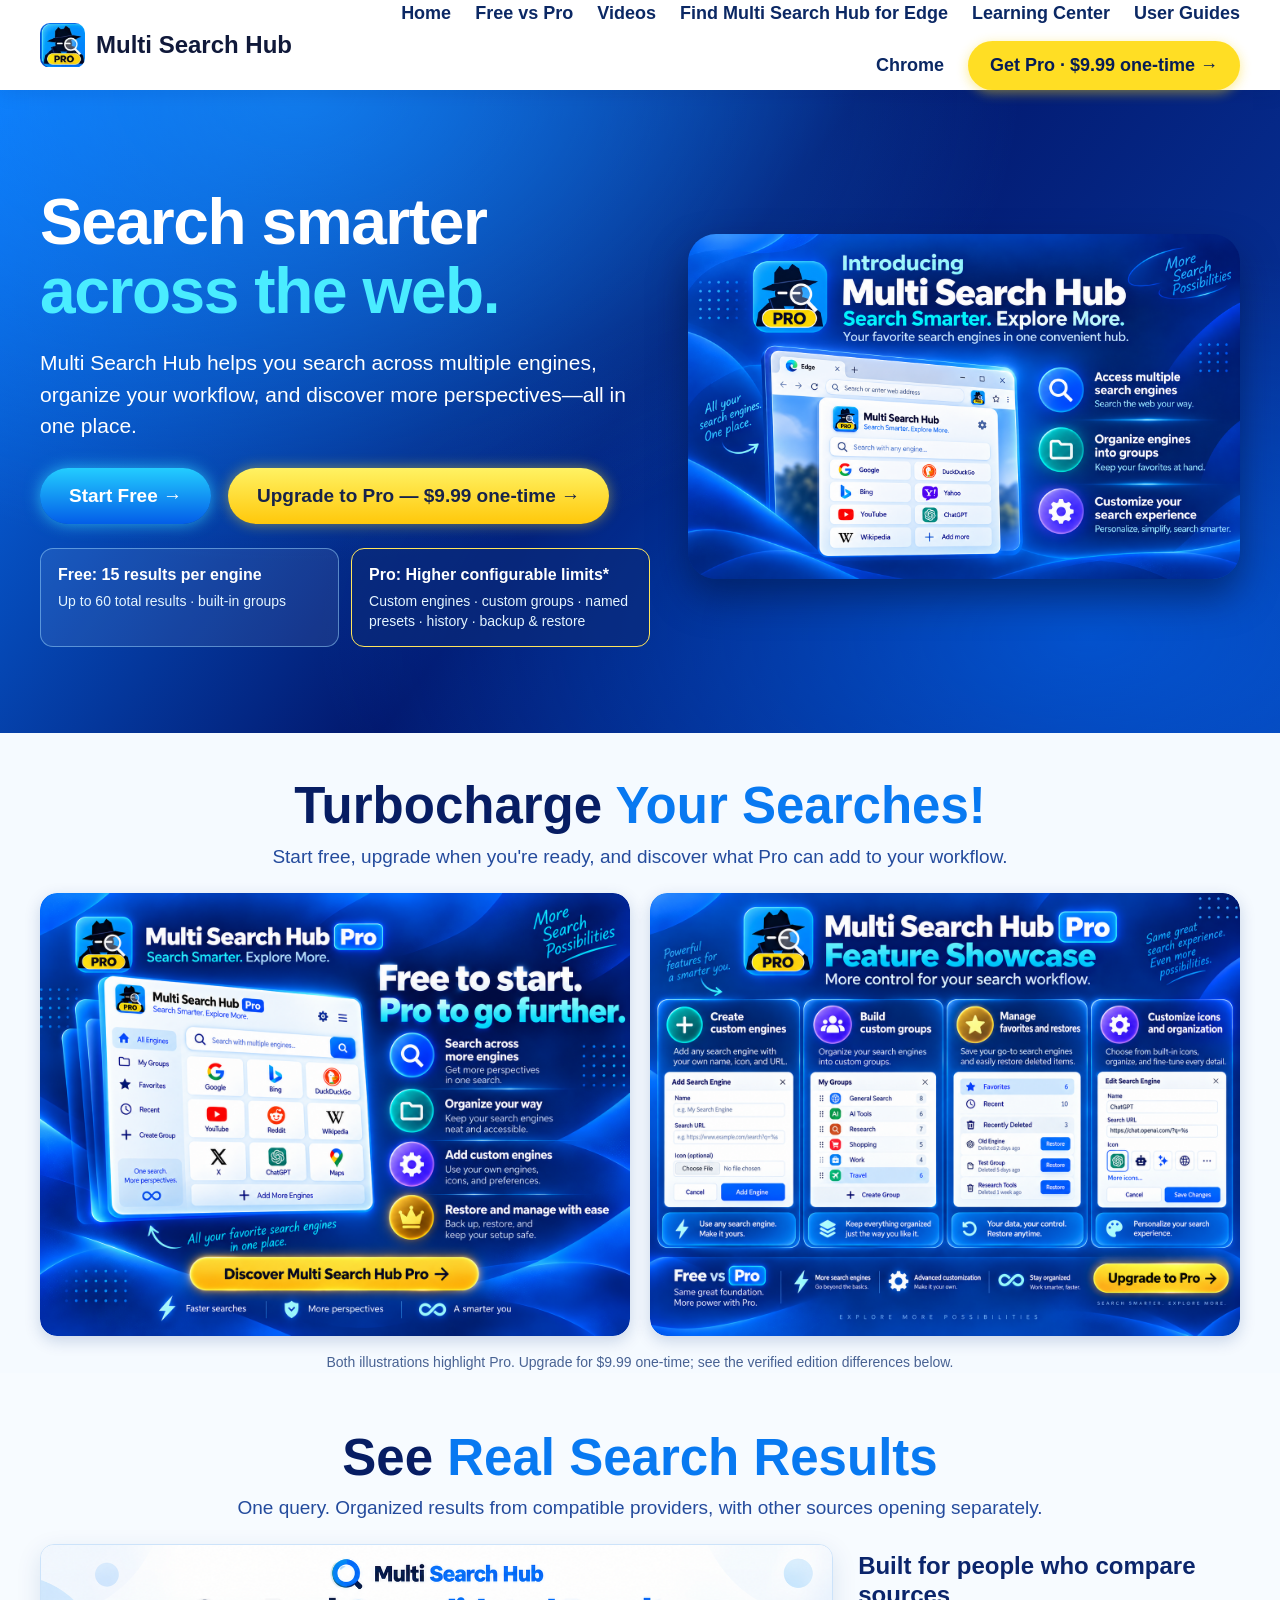
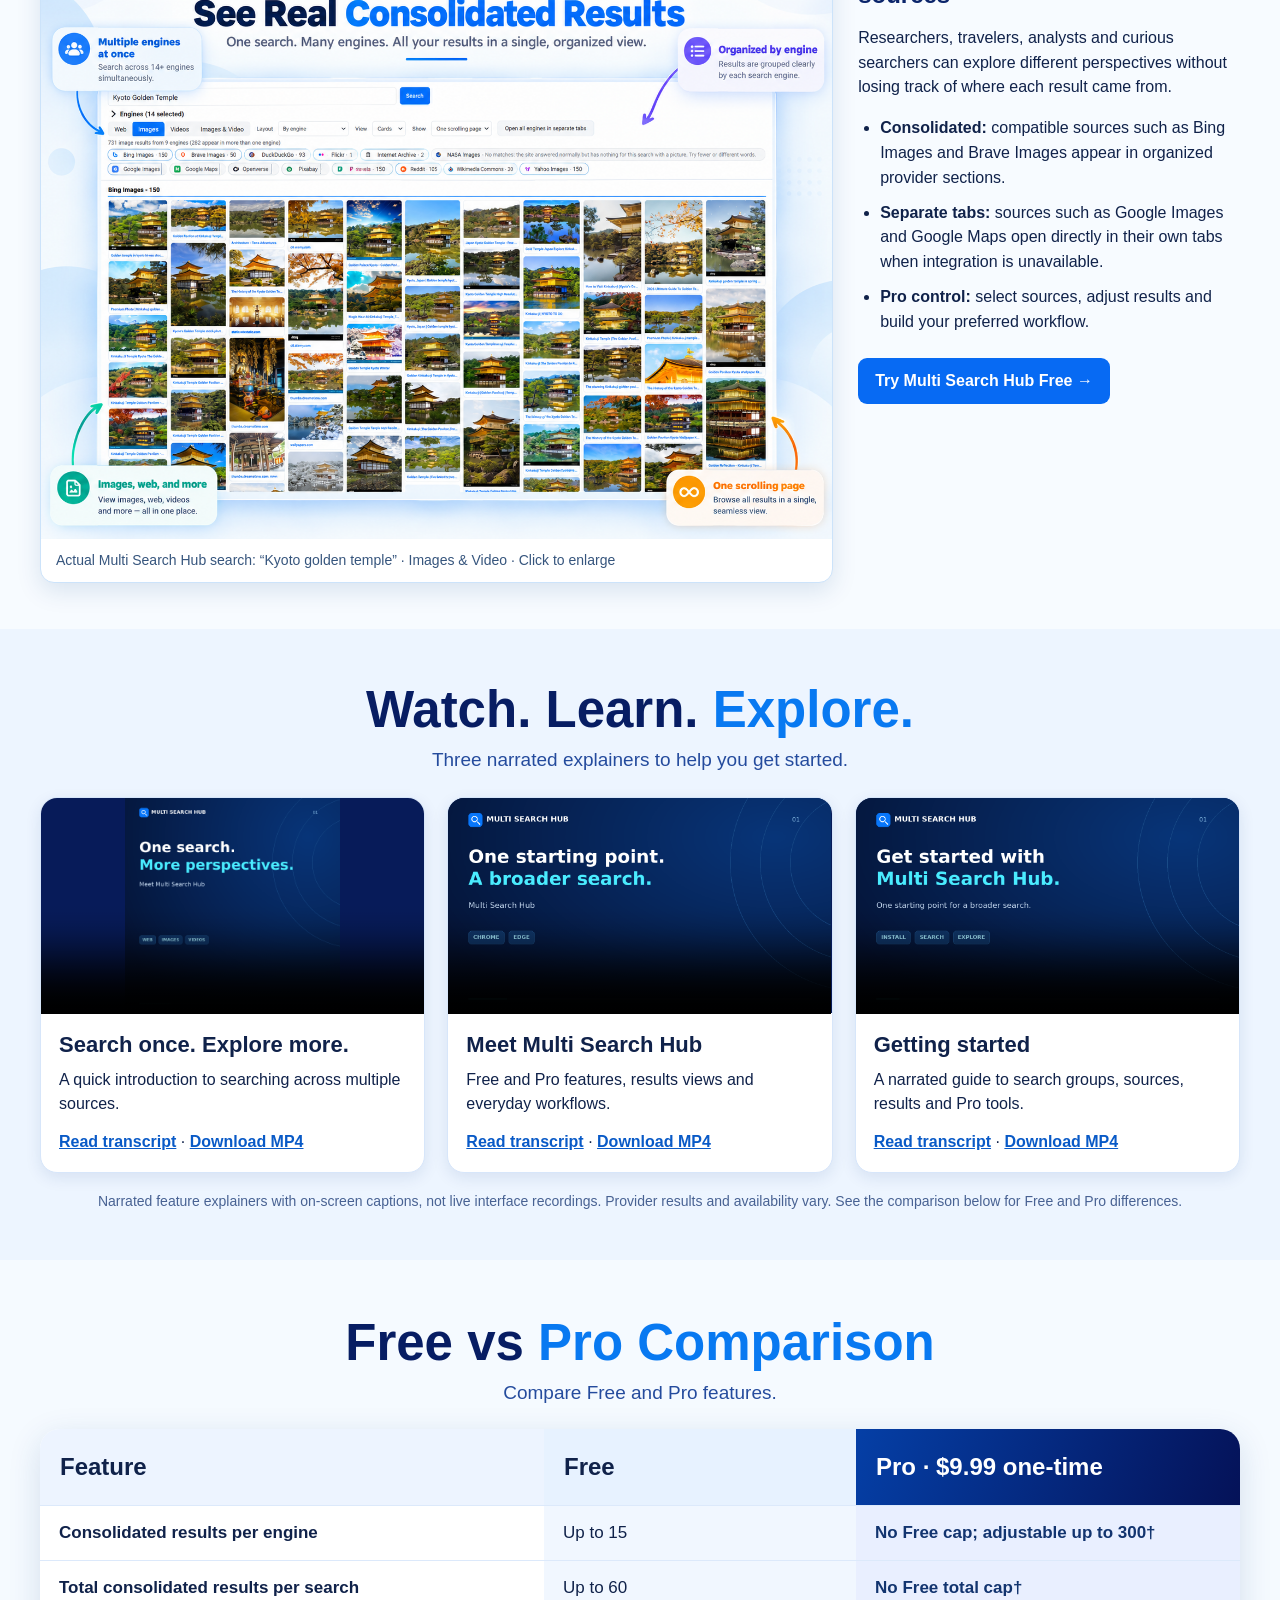
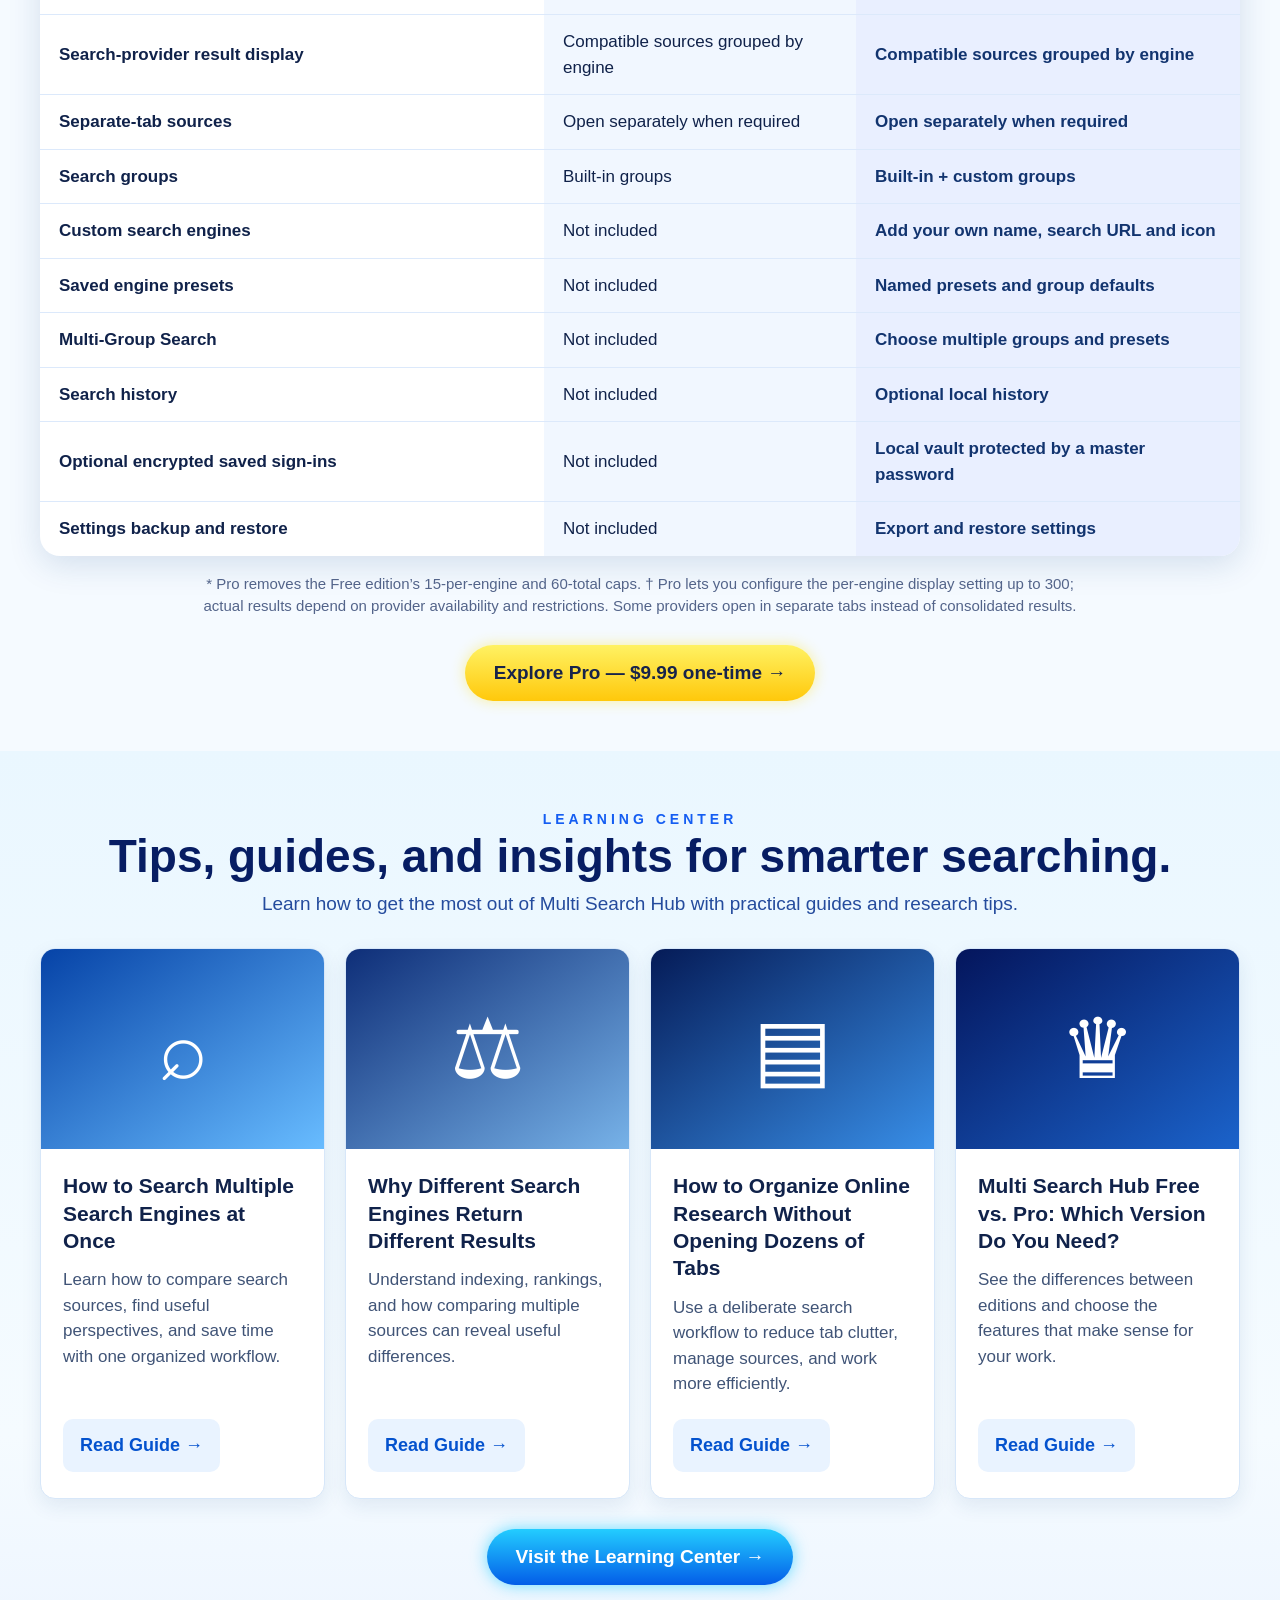
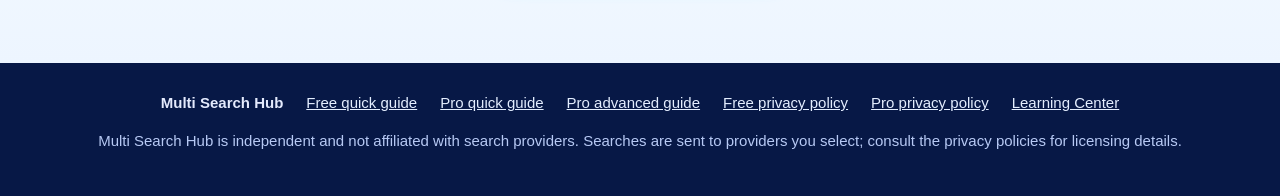
==== commit 546002bc: "Add video section and clarify Free vs Pro features" ====
--- a/index.html
+++ b/index.html
@@ -29,13 +29,16 @@
 .proof-cta{display:inline-block;margin-top:7px;padding:11px 17px;background:#076af3;color:#fff;text-decoration:none;border-radius:9px;font-weight:700}
 .compare-table td{overflow-wrap:anywhere}
 @media(max-width:860px){.proof-layout{grid-template-columns:1fr}.proof-explain{padding:5px 4px}.hero-choices{grid-template-columns:1fr}}
+
+.video-section{padding:8px 0 48px;background:#edf5ff}.video-grid{display:grid;grid-template-columns:repeat(3,minmax(0,1fr));gap:22px}.video-card{background:white;border:1px solid var(--line);border-radius:17px;overflow:hidden;box-shadow:0 5px 16px #00337c19;min-width:0}.video-card video{display:block;width:100%;aspect-ratio:16/9;object-fit:contain;background:#071b59}.video-info{padding:18px}.video-info h3{font-size:22px;margin:0 0 9px;line-height:1.25}.video-info p{margin:0 0 14px}.video-info a{font-weight:650}.video-note{margin:18px 0 0;color:#486293;font-size:14px;text-align:center}@media(max-width:900px){.video-grid{grid-template-columns:1fr}.video-card{max-width:720px;margin:auto;width:100%}}
 </style></head><body>
-<header class="site-header"><div class="wrap nav"><a class="brand" href="/"><img class="brand-icon" src="[data-uri]" alt="Multi Search Hub logo" width="45" height="45"> Multi Search Hub</a><nav class="nav-links" aria-label="Main navigation"><a href="/">Home</a><a href="#compare">Free vs Pro</a><a href="learning-center/">Learning Center</a><a href="#guides">User Guides</a><a href="https://chromewebstore.google.com/detail/multi-search-hub/honbeojnjfjejaelppkendgodkhobhaa" target="_blank" rel="noopener noreferrer">Chrome</a><a class="get-pro" href="https://dodo.pe/multisearchhub-pro" target="_blank" rel="noopener noreferrer">Get Pro · $9.99 one-time →</a></nav></div></header>
+<header class="site-header"><div class="wrap nav"><a class="brand" href="/"><img class="brand-icon" src="[data-uri]" alt="Multi Search Hub logo" width="45" height="45"> Multi Search Hub</a><nav class="nav-links" aria-label="Main navigation"><a href="/">Home</a><a href="#compare">Free vs Pro</a><a href="#videos">Videos</a><a href="https://microsoftedge.microsoft.com/addons/search/multi%20search" target="_blank" rel="noopener noreferrer">Find Multi Search Hub for Edge</a><a href="learning-center/">Learning Center</a><a href="#guides">User Guides</a><a href="https://chromewebstore.google.com/detail/multi-search-hub/honbeojnjfjejaelppkendgodkhobhaa" target="_blank" rel="noopener noreferrer">Chrome</a><a class="get-pro" href="https://dodo.pe/multisearchhub-pro" target="_blank" rel="noopener noreferrer">Get Pro · $9.99 one-time →</a></nav></div></header>
 <main>
-<section class="hero"><div class="wrap hero-layout"><div><h1>Search smarter<br><span>across the web.</span></h1><p>Multi Search Hub helps you search across multiple engines, organize your workflow, and discover more perspectives—all in one place.</p><div class="actions"><a class="btn primary" href="https://chromewebstore.google.com/detail/multi-search-hub/honbeojnjfjejaelppkendgodkhobhaa" target="_blank" rel="noopener noreferrer">Start Free →</a><a class="btn gold" href="https://dodo.pe/multisearchhub-pro" target="_blank" rel="noopener noreferrer">Upgrade to Pro — $9.99 one-time →</a></div><div class="hero-choices" aria-label="Edition highlights"><div><strong>Free: 15 results per engine</strong><span>Up to 60 total results · built-in groups</span></div><div class="hero-choice-pro"><strong>Pro: No result limits*</strong><span>Custom engines · custom groups · named presets · history · backup &amp; restore</span></div></div></div><div class="hero-panel"><img class="hero-graphic" src="assets/MSH%20Hero%20v12.png" alt="Multi Search Hub Pro promotional interface graphic showing a browser window, the extension dashboard, and key benefits"></div></div></section>
-<section aria-labelledby="turbo-title"><div class="wrap"><div class="section-heading"><h2 id="turbo-title">Turbocharge <span>Your Searches!</span></h2><p>Start free, upgrade when you're ready, and discover what Pro can add to your workflow.</p></div><div class="promo-grid"><a href="https://dodo.pe/multisearchhub-pro" aria-label="Discover Multi Search Hub Pro"><img src="assets/MSH%20Promo%20v12.png" alt="Multi Search Hub Pro promo poster: Free to start, Pro to go further"></a><a href="https://dodo.pe/multisearchhub-pro" aria-label="Explore Multi Search Hub Pro features"><img src="assets/MSH%20Features%20v12.png" alt="Multi Search Hub Pro feature showcase: custom engines, groups, favorites and restores"></a></div><p class="image-note">Both illustrations highlight Pro. Upgrade for $9.99 one-time; see the verified edition differences below.</p></div></section>
+<section class="hero"><div class="wrap hero-layout"><div><h1>Search smarter<br><span>across the web.</span></h1><p>Multi Search Hub helps you search across multiple engines, organize your workflow, and discover more perspectives—all in one place.</p><div class="actions"><a class="btn primary" href="https://chromewebstore.google.com/detail/multi-search-hub/honbeojnjfjejaelppkendgodkhobhaa" target="_blank" rel="noopener noreferrer">Start Free →</a><a class="btn gold" href="https://dodo.pe/multisearchhub-pro" target="_blank" rel="noopener noreferrer">Upgrade to Pro — $9.99 one-time →</a></div><div class="hero-choices" aria-label="Edition highlights"><div><strong>Free: 15 results per engine</strong><span>Up to 60 total results · built-in groups</span></div><div class="hero-choice-pro"><strong>Pro: Higher configurable limits*</strong><span>Custom engines · custom groups · named presets · history · backup &amp; restore</span></div></div></div><div class="hero-panel"><img class="hero-graphic" src="assets/MSH%20Hero%20v12.png" alt="Multi Search Hub Pro promotional interface graphic showing a browser window, the extension dashboard, and key benefits"></div></div></section>
+<section aria-labelledby="turbo-title"><div class="wrap"><div class="section-heading"><h2 id="turbo-title">Turbocharge <span>Your Searches!</span></h2><p>Start free, upgrade when you're ready, and discover what Pro can add to your workflow.</p></div><div class="promo-grid"><a href="https://dodo.pe/multisearchhub-pro" aria-label="Discover Multi Search Hub Pro"><img src="assets/MSH%20Promo%20v12.png" alt="Multi Search Hub Pro promo poster: Free to start, Pro to go further"></a><a href="https://dodo.pe/multisearchhub-pro" aria-label="Explore Multi Search Hub Pro features"><img src="assets/MSH%20Features%20v12.png" alt="Multi Search Hub Pro feature showcase: custom engines, groups, presets and settings backup"></a></div><p class="image-note">Both illustrations highlight Pro. Upgrade for $9.99 one-time; see the verified edition differences below.</p></div></section>
 <section class="proof" aria-labelledby="proof-title"><div class="wrap"><div class="section-heading"><h2 id="proof-title">See <span>Real Search Results</span></h2><p>One query. Organized results from compatible providers, with other sources opening separately.</p></div><div class="proof-layout"><div class="proof-visual"><a href="assets/MSH%20Consolidated%20Results%20Example.png" target="_blank" rel="noopener noreferrer" aria-label="Open full-resolution Multi Search Hub search results screenshot"><img src="assets/MSH%20Consolidated%20Results%20Example.png" alt="Actual Multi Search Hub search for Kyoto golden temple, showing consolidated image results by provider and selected separate-tab sources" loading="lazy"></a><div class="proof-caption">Actual Multi Search Hub search: “Kyoto golden temple” · Images &amp; Video · Click to enlarge</div></div><div class="proof-explain"><h3>Built for people who compare sources</h3><p>Researchers, travelers, analysts and curious searchers can explore different perspectives without losing track of where each result came from.</p><ul><li><strong>Consolidated:</strong> compatible sources such as Bing Images and Brave Images appear in organized provider sections.</li><li><strong>Separate tabs:</strong> sources such as Google Images and Google Maps open directly in their own tabs when integration is unavailable.</li><li><strong>Pro control:</strong> select sources, adjust results and build your preferred workflow.</li></ul><a href="https://chromewebstore.google.com/detail/multi-search-hub/honbeojnjfjejaelppkendgodkhobhaa" target="_blank" rel="noopener noreferrer" class="proof-cta">Try Multi Search Hub Free →</a></div></div></div></section>
-<section class="comparison" id="compare"><div class="wrap"><div class="section-heading"><h2>Free vs <span>Pro Comparison</span></h2><p>Compare Free and Pro features.</p></div><table class="compare-table"><thead><tr><th scope="col">Feature</th><th scope="col">Free</th><th scope="col">Pro · $9.99 one-time</th></tr></thead><tbody><tr><td>Consolidated results per engine</td><td>Up to 15</td><td>No Free cap; adjustable up to 300†</td></tr><tr><td>Total consolidated results per search</td><td>Up to 60</td><td>No Free total cap†</td></tr><tr><td>Search-provider result display</td><td>Compatible sources grouped by engine</td><td>Compatible sources grouped by engine</td></tr><tr><td>Separate-tab sources</td><td>Open separately when required</td><td>Open separately when required</td></tr><tr><td>Search groups</td><td>Built-in groups</td><td>Built-in + custom groups</td></tr><tr><td>Custom search engines</td><td>Not included</td><td>Add your own name, search URL and icon</td></tr><tr><td>Saved engine presets</td><td>Not included</td><td>Named presets and group defaults</td></tr><tr><td>Multi-Group Search</td><td>Not included</td><td>Choose multiple groups and presets</td></tr><tr><td>Search history</td><td>Not included</td><td>Optional local history</td></tr><tr><td>Settings backup and restore</td><td>Not included</td><td>Export and restore settings</td></tr></tbody></table><p class="comparison-foot">* “No result limits” means Pro removes the Free edition’s 15-per-engine and 60-total caps. † Pro lets you configure the per-engine display setting up to 300; actual results depend on provider availability and restrictions. Some providers open in separate tabs instead of consolidated results.</p><div class="comparison-cta"><a class="btn gold" href="https://dodo.pe/multisearchhub-pro" target="_blank" rel="noopener noreferrer">Explore Pro — $9.99 one-time →</a></div></div></section>
+<section class="video-section" id="videos" aria-labelledby="videos-title"><div class="wrap"><div class="section-heading"><h2 id="videos-title">Watch. Learn. <span>Explore.</span></h2><p>Three narrated explainers to help you get started.</p></div><div class="video-grid"><article class="video-card"><video controls preload="none" playsinline poster="assets/videos/msh-short-thumbnail.png" aria-label="Search once. Explore more."><source src="assets/videos/msh-short.mp4" type="video/mp4"><track kind="captions" src="assets/videos/short.vtt" srclang="en" label="English">Your browser does not support embedded video. <a href="assets/videos/msh-short.mp4">Download the video</a>.</video><div class="video-info"><h3>Search once. Explore more.</h3><p>A quick introduction to searching across multiple sources.</p><a href="assets/videos/short-transcript.txt">Read transcript</a> · <a href="assets/videos/msh-short.mp4" download>Download MP4</a></div></article><article class="video-card"><video controls preload="none" playsinline poster="assets/videos/msh-overview-thumbnail.png" aria-label="Meet Multi Search Hub"><source src="assets/videos/msh-overview.mp4" type="video/mp4"><track kind="captions" src="assets/videos/overview.vtt" srclang="en" label="English">Your browser does not support embedded video. <a href="assets/videos/msh-overview.mp4">Download the video</a>.</video><div class="video-info"><h3>Meet Multi Search Hub</h3><p>Free and Pro features, results views and everyday workflows.</p><a href="assets/videos/overview-transcript.txt">Read transcript</a> · <a href="assets/videos/msh-overview.mp4" download>Download MP4</a></div></article><article class="video-card"><video controls preload="none" playsinline poster="assets/videos/msh-detail-thumbnail.png" aria-label="Getting started"><source src="assets/videos/msh-detail.mp4" type="video/mp4"><track kind="captions" src="assets/videos/detail.vtt" srclang="en" label="English">Your browser does not support embedded video. <a href="assets/videos/msh-detail.mp4">Download the video</a>.</video><div class="video-info"><h3>Getting started</h3><p>A narrated guide to search groups, sources, results and Pro tools.</p><a href="assets/videos/detail-transcript.txt">Read transcript</a> · <a href="assets/videos/msh-detail.mp4" download>Download MP4</a></div></article></div><p class="video-note">Narrated feature explainers with on-screen captions, not live interface recordings. Provider results and availability vary. See the comparison below for Free and Pro differences.</p></div></section>
+<section class="comparison" id="compare"><div class="wrap"><div class="section-heading"><h2>Free vs <span>Pro Comparison</span></h2><p>Compare Free and Pro features.</p></div><table class="compare-table"><thead><tr><th scope="col">Feature</th><th scope="col">Free</th><th scope="col">Pro · $9.99 one-time</th></tr></thead><tbody><tr><td>Consolidated results per engine</td><td>Up to 15</td><td>No Free cap; adjustable up to 300†</td></tr><tr><td>Total consolidated results per search</td><td>Up to 60</td><td>No Free total cap†</td></tr><tr><td>Search-provider result display</td><td>Compatible sources grouped by engine</td><td>Compatible sources grouped by engine</td></tr><tr><td>Separate-tab sources</td><td>Open separately when required</td><td>Open separately when required</td></tr><tr><td>Search groups</td><td>Built-in groups</td><td>Built-in + custom groups</td></tr><tr><td>Custom search engines</td><td>Not included</td><td>Add your own name, search URL and icon</td></tr><tr><td>Saved engine presets</td><td>Not included</td><td>Named presets and group defaults</td></tr><tr><td>Multi-Group Search</td><td>Not included</td><td>Choose multiple groups and presets</td></tr><tr><td>Search history</td><td>Not included</td><td>Optional local history</td></tr><tr><td>Optional encrypted saved sign-ins</td><td>Not included</td><td>Local vault protected by a master password</td></tr><tr><td>Settings backup and restore</td><td>Not included</td><td>Export and restore settings</td></tr></tbody></table><p class="comparison-foot">* Pro removes the Free edition’s 15-per-engine and 60-total caps. † Pro lets you configure the per-engine display setting up to 300; actual results depend on provider availability and restrictions. Some providers open in separate tabs instead of consolidated results.</p><div class="comparison-cta"><a class="btn gold" href="https://dodo.pe/multisearchhub-pro" target="_blank" rel="noopener noreferrer">Explore Pro — $9.99 one-time →</a></div></div></section>
 <section class="learning" id="learning-center"><div class="wrap"><div class="section-heading"><div class="eyebrow">Learning Center</div><h2>Tips, guides, and insights for smarter searching.</h2><p>Learn how to get the most out of Multi Search Hub with practical guides and research tips.</p></div><div class="learning-grid">
 <article class="guide-card"><div class="guide-art" aria-hidden="true">⌕</div><div class="guide-info"><h3>How to Search Multiple Search Engines at Once</h3><p>Learn how to compare search sources, find useful perspectives, and save time with one organized workflow.</p><a class="read" href="learning-center/search-multiple-engines.html">Read Guide →</a></div></article>
 <article class="guide-card"><div class="guide-art two" aria-hidden="true">⚖</div><div class="guide-info"><h3>Why Different Search Engines Return Different Results</h3><p>Understand indexing, rankings, and how comparing multiple sources can reveal useful differences.</p><a class="read" href="learning-center/why-search-results-differ.html">Read Guide →</a></div></article>
